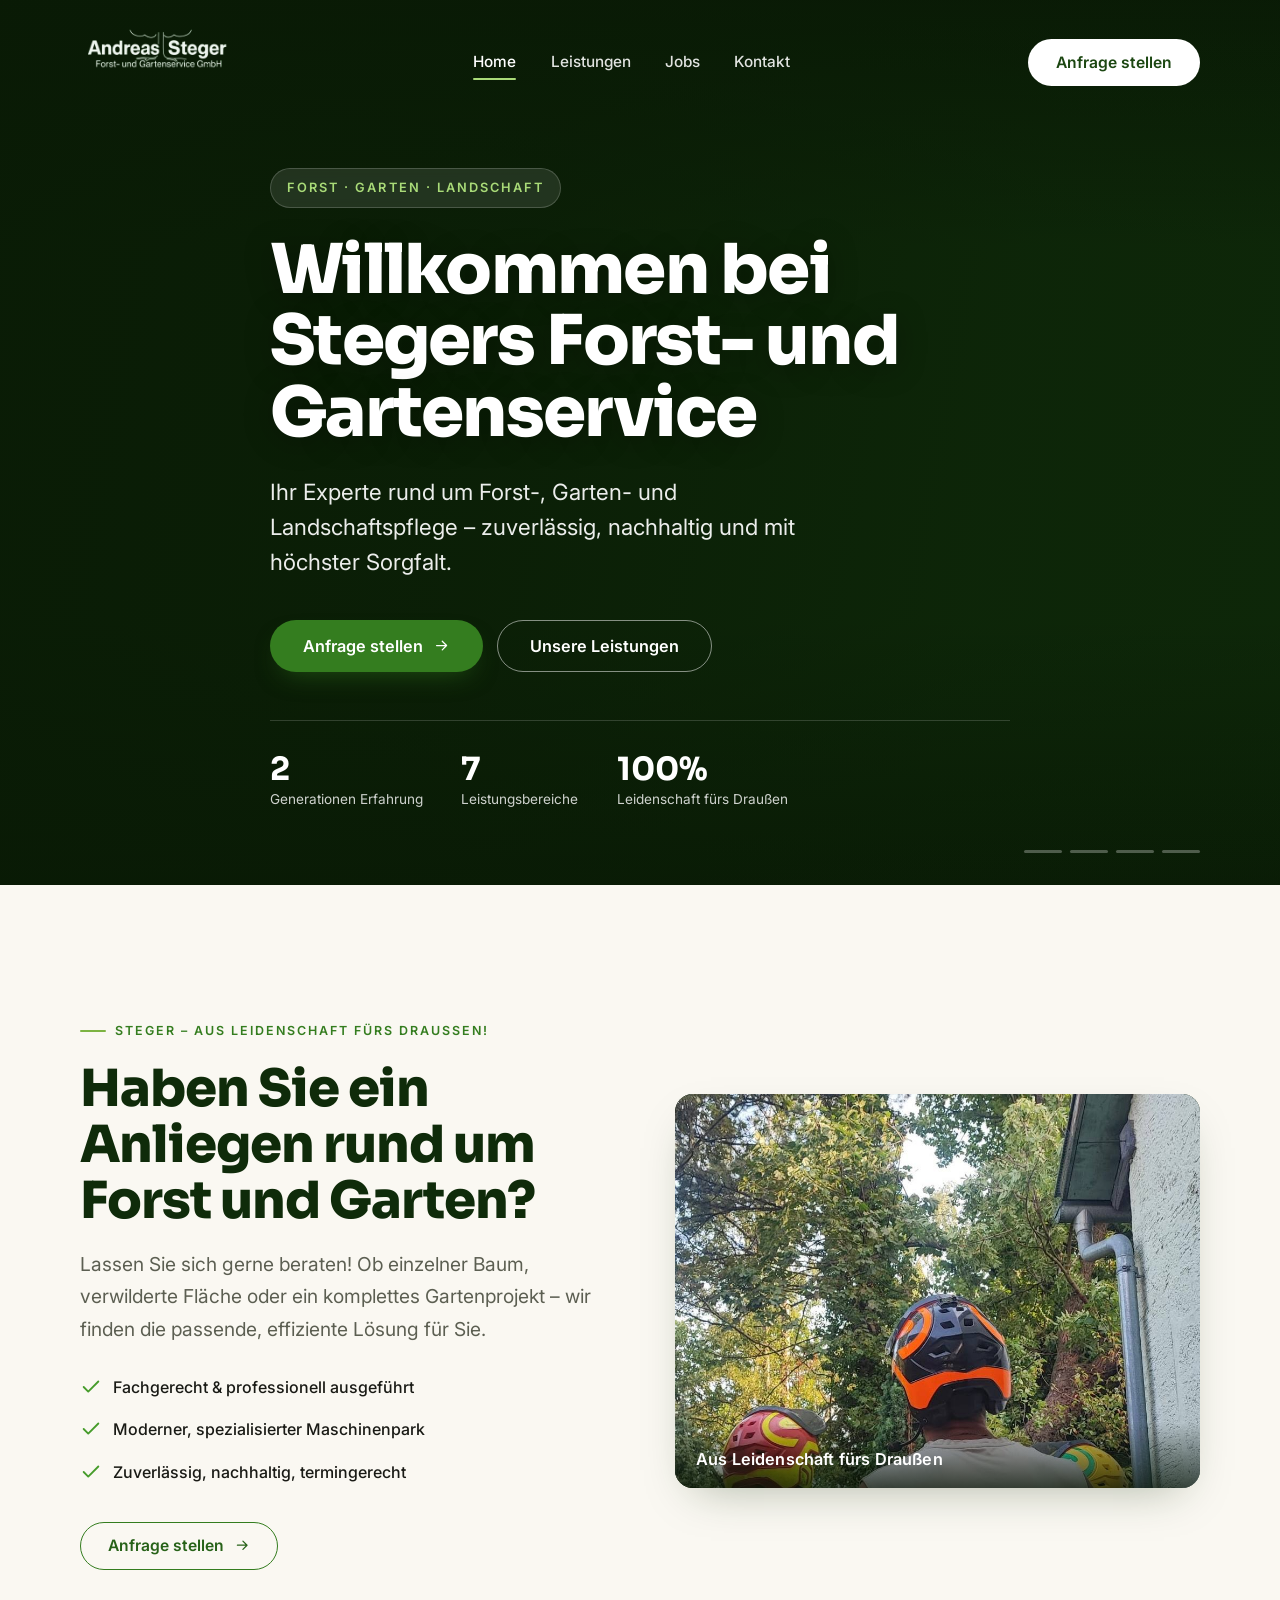
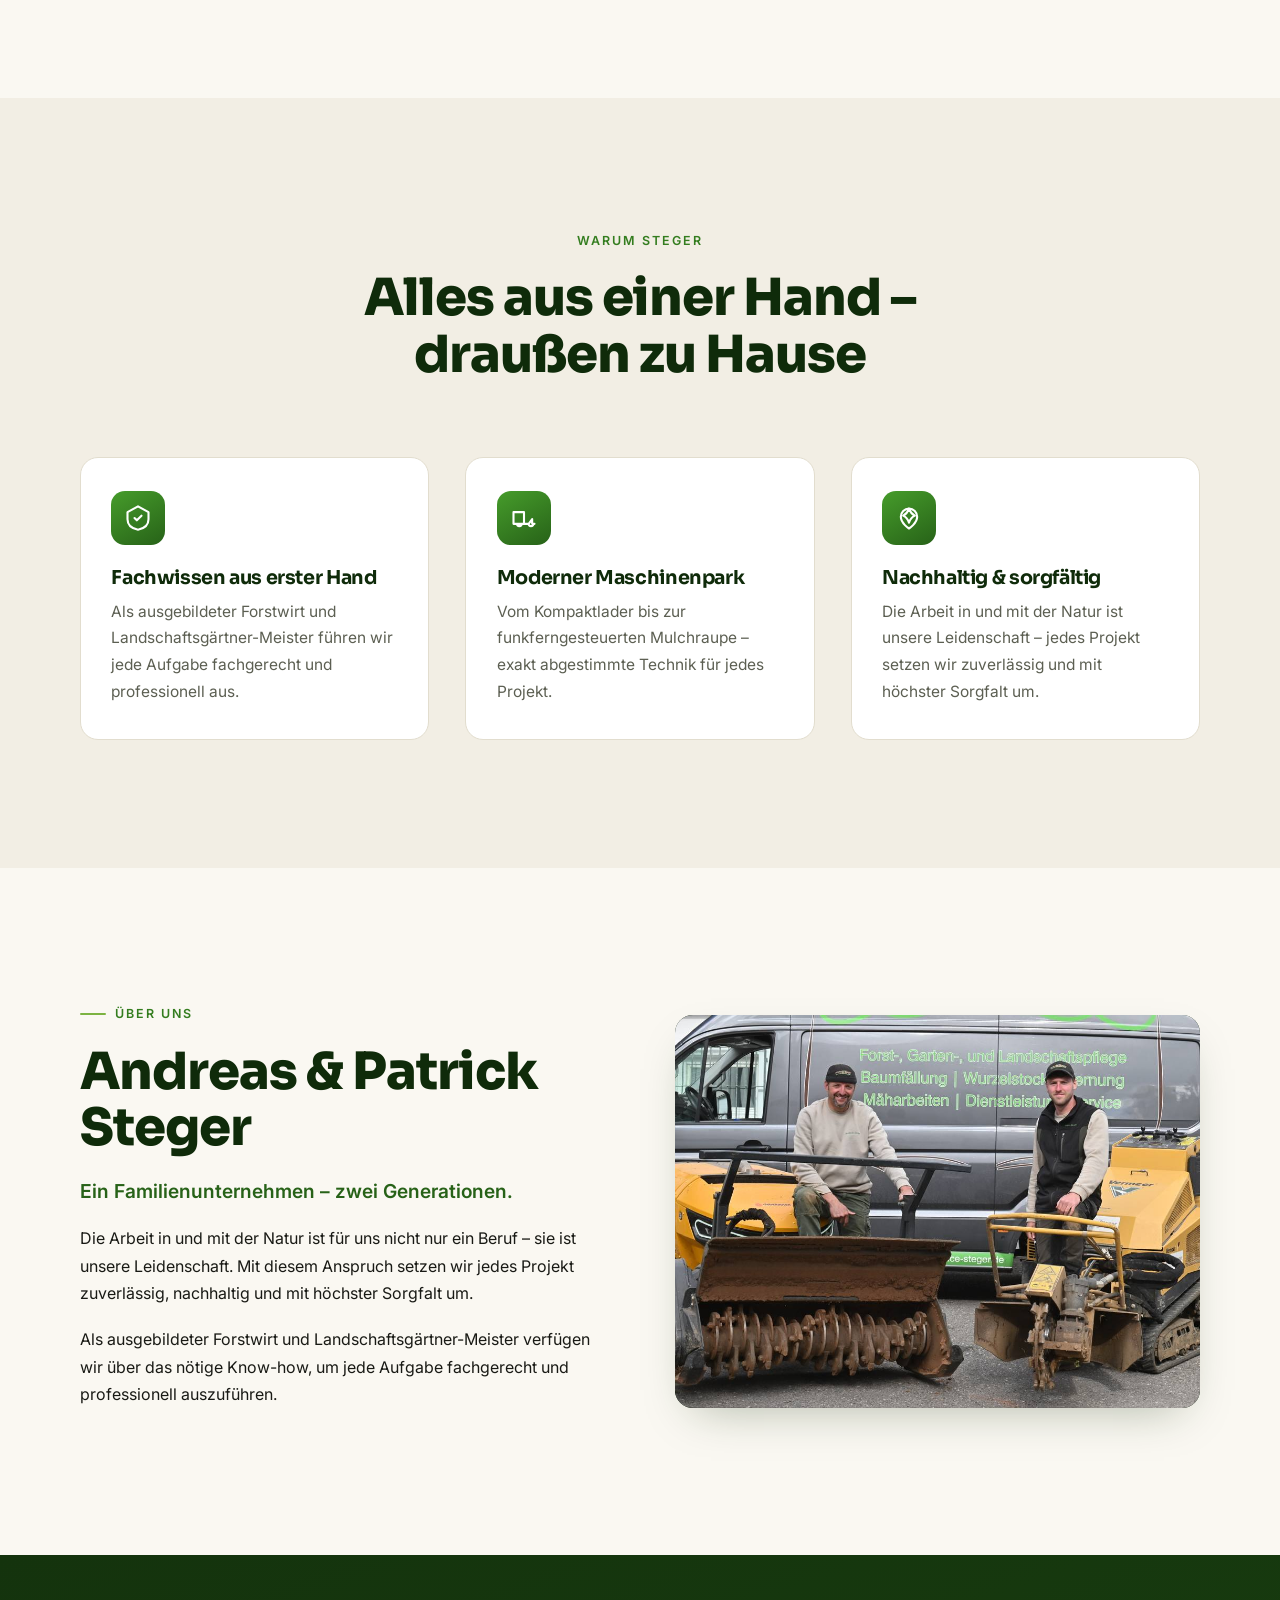
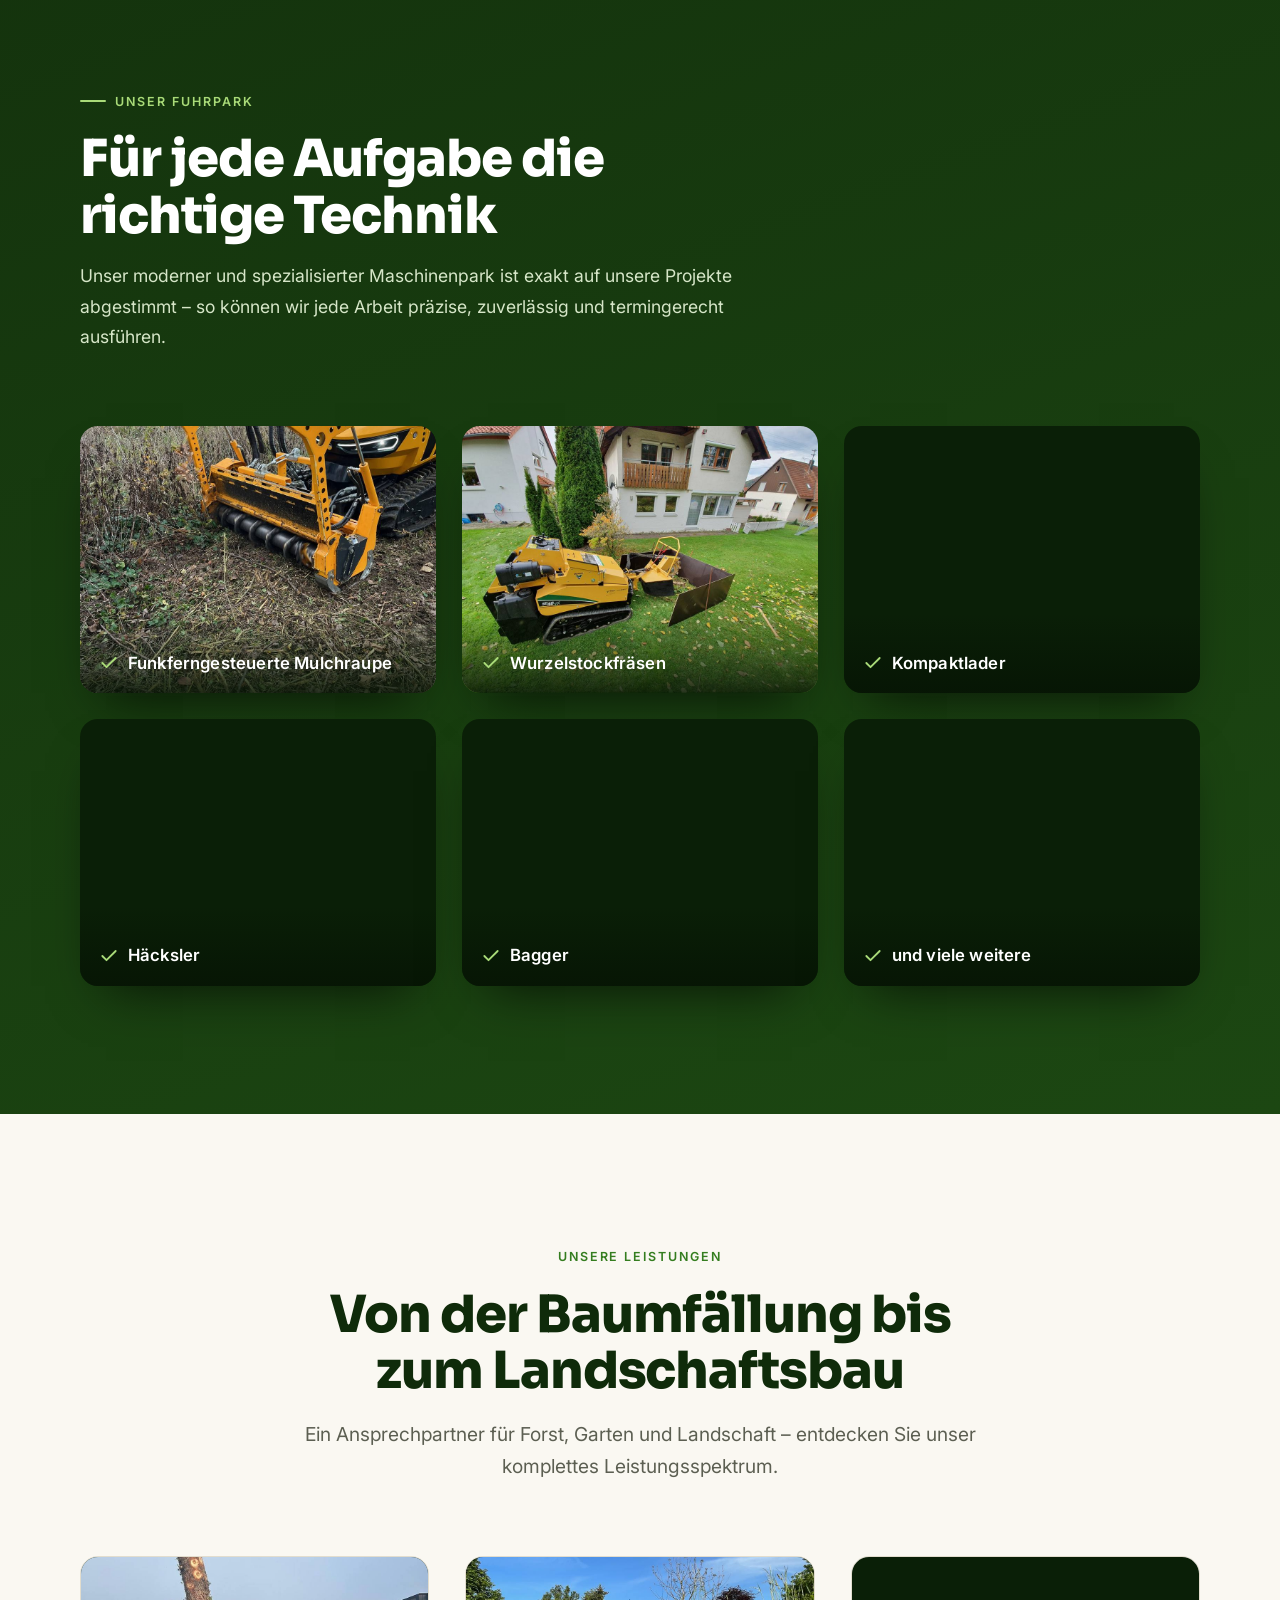
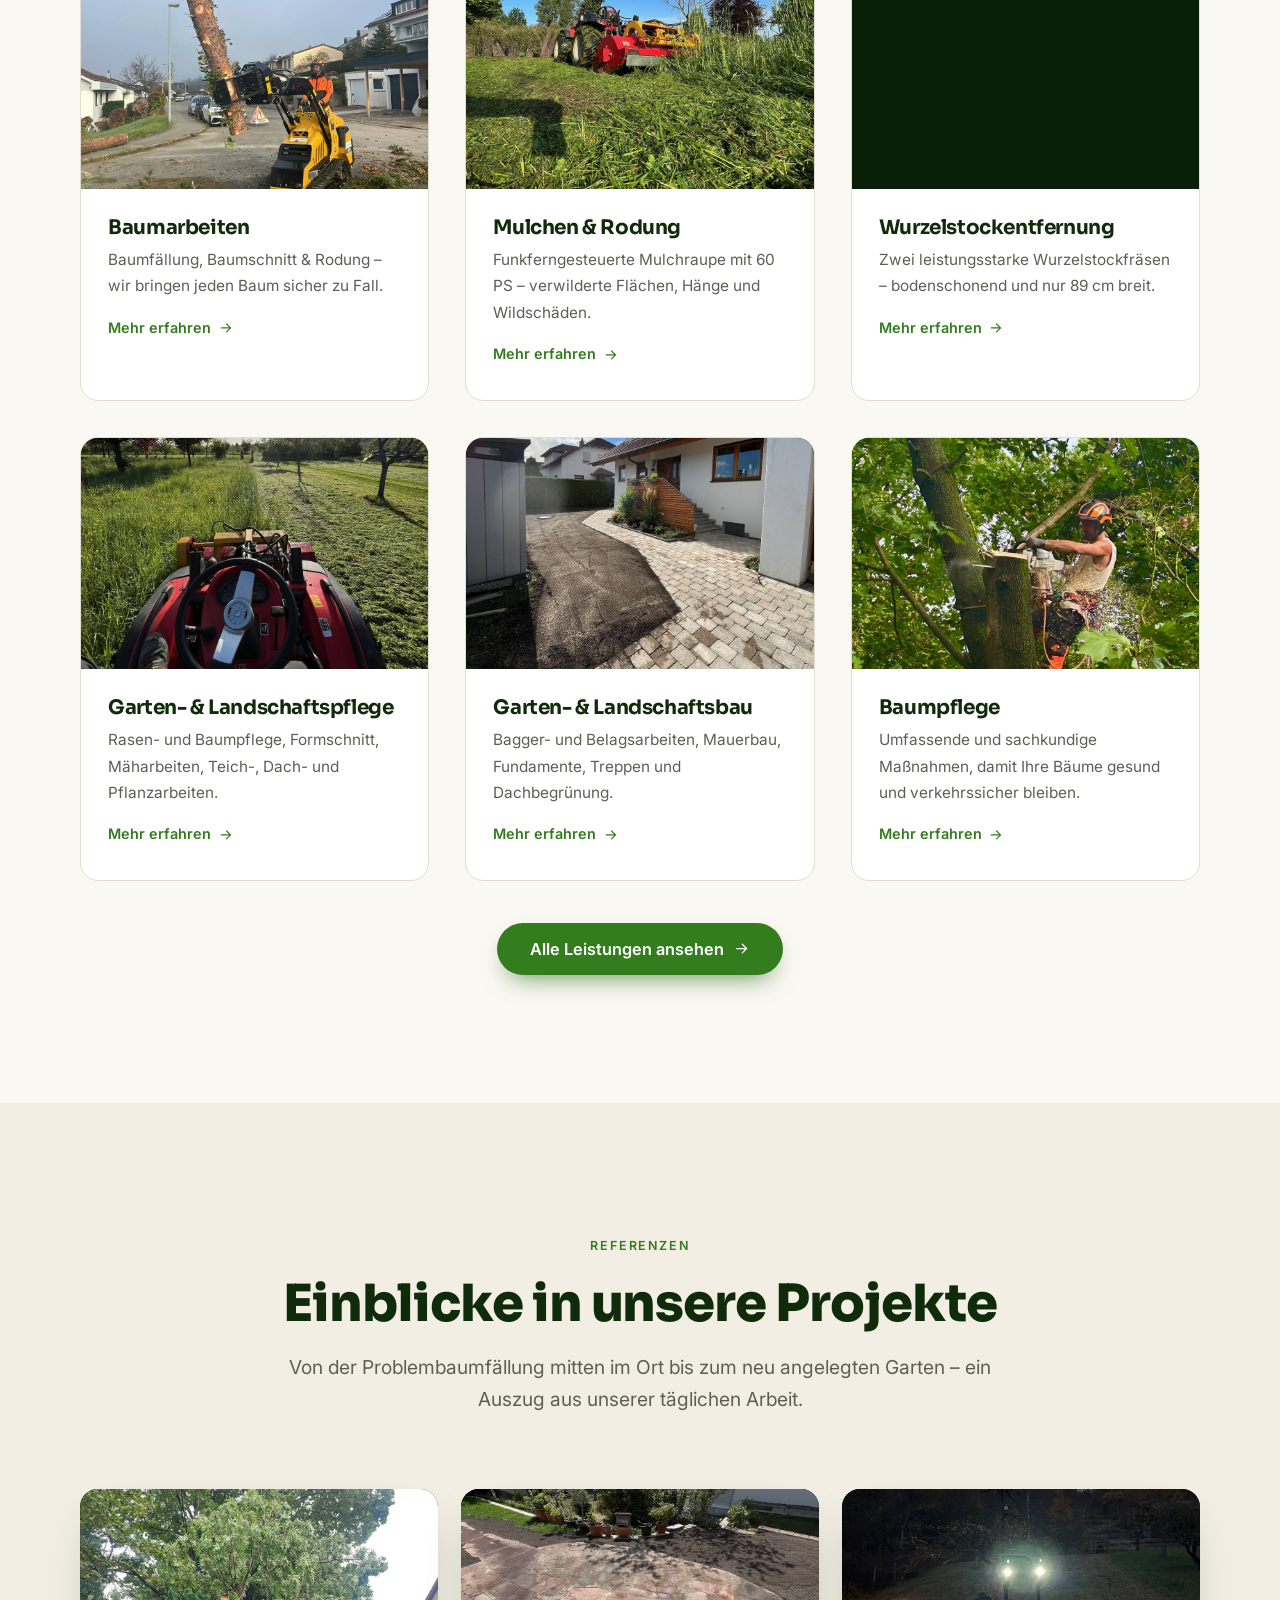
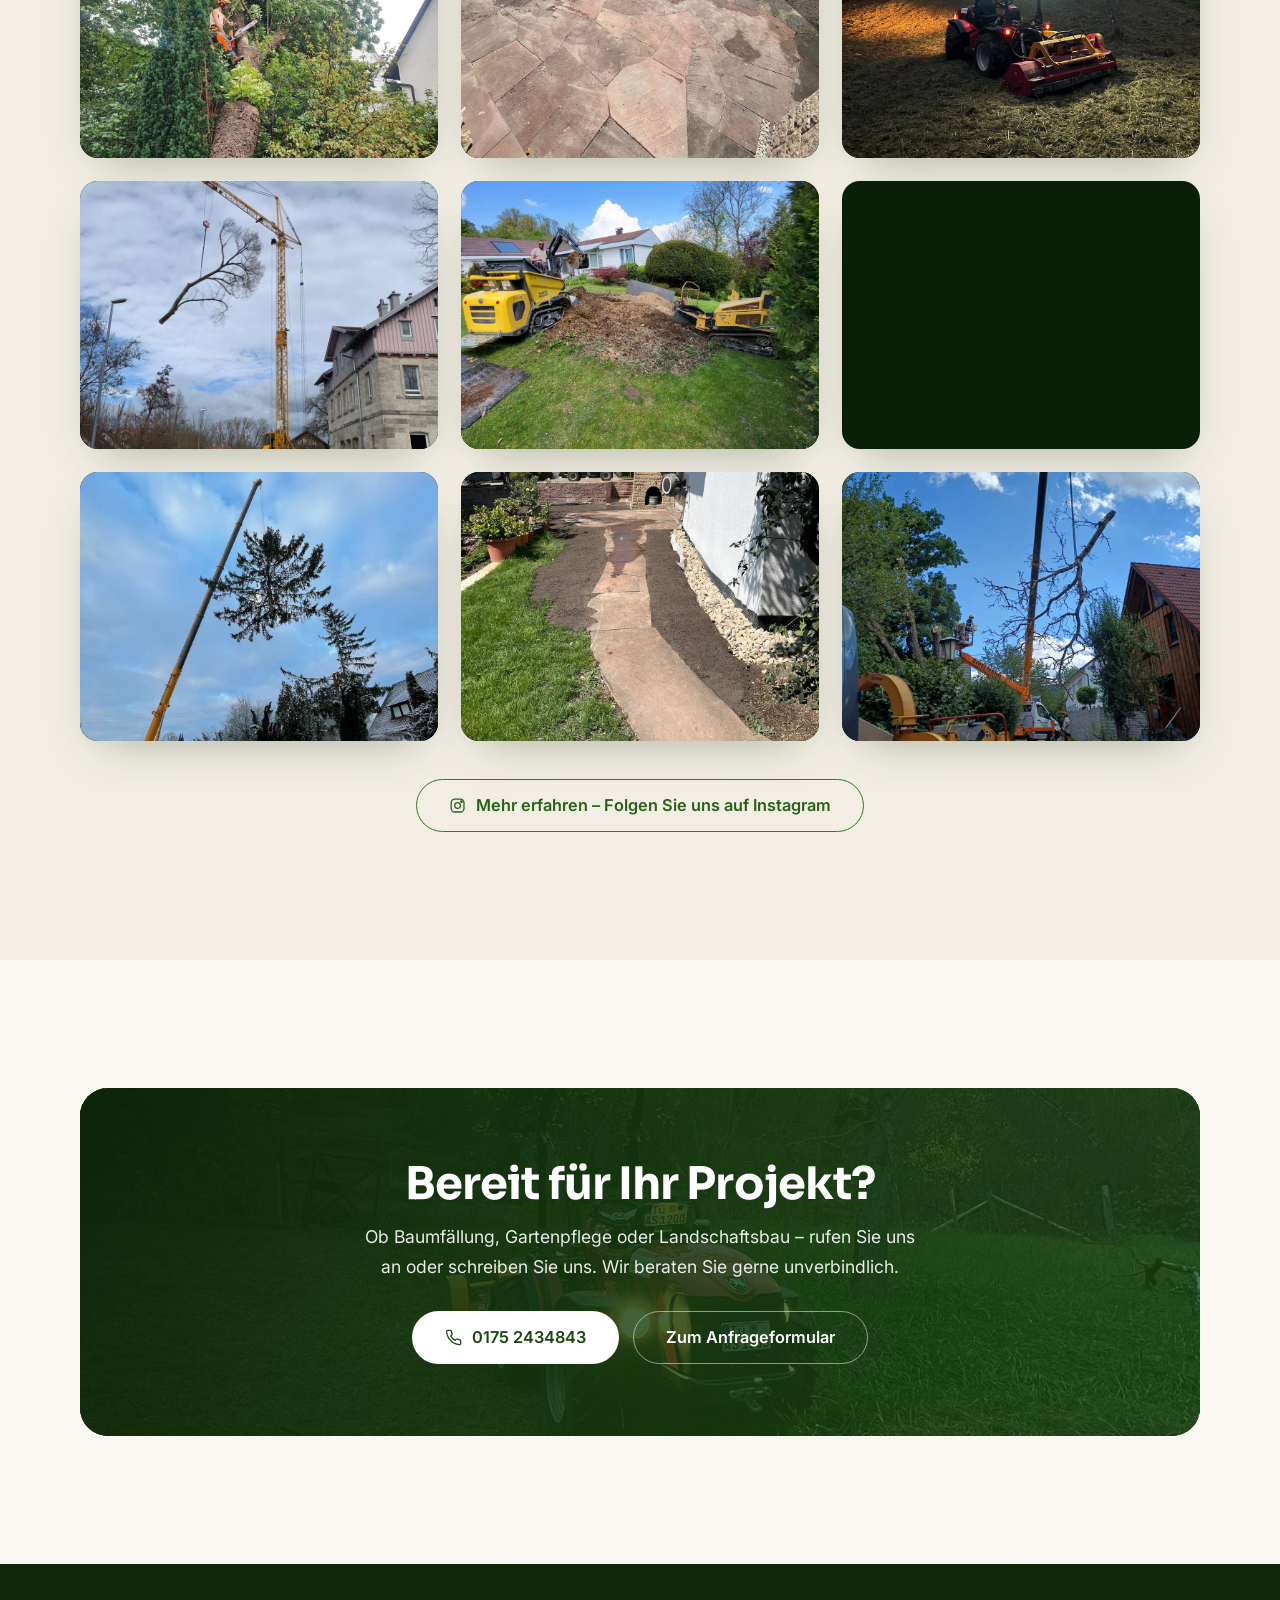
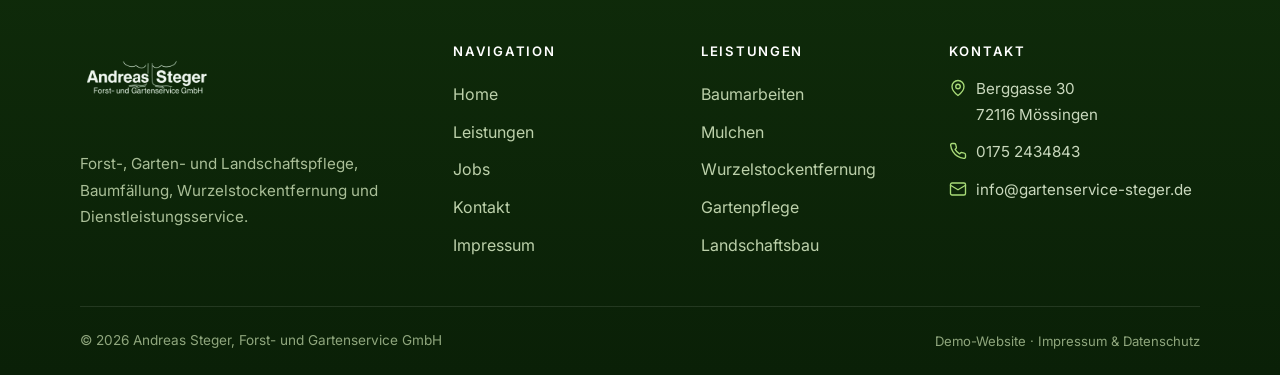
==== index.html @ 0caba3e3 "Fix stale-cache rendering, invisible card headings in dark sections - Version query on style.css/mai" ====
<!DOCTYPE html>
<html lang="de">
<head>
<meta charset="UTF-8">
<meta name="viewport" content="width=device-width, initial-scale=1">
<title>Andreas Steger – Forst- und Gartenservice GmbH | Mössingen</title>
<meta name="description" content="Ihr Experte rund um Forst-, Garten- und Landschaftspflege. Baumfällung, Baumpflege, Rodung, Mulchen, Wurzelstockentfernung und Garten- und Landschaftsbau aus Mössingen.">
<link rel="icon" href="assets/img/favicon.svg" type="image/svg+xml">
<link rel="stylesheet" href="assets/css/style.css?v=20261013">
</head>
<body>
<a class="skip" href="#main">Zum Inhalt springen</a>
<div class="nav-backdrop"></div>

<!-- ============ HEADER ============ -->
<header class="header">
  <div class="container header__inner">
    <a href="index.html" class="brand" aria-label="Andreas Steger Forst- und Gartenservice GmbH – Startseite">
      <img class="brand__logo" src="assets/img/logo.png" alt="Andreas Steger – Forst- und Gartenservice GmbH">
    </a>
    <nav class="nav" aria-label="Hauptnavigation">
      <a href="index.html" class="active">Home</a>
      <a href="leistungen.html">Leistungen</a>
      <a href="jobs.html">Jobs</a>
      <a href="kontakt.html">Kontakt</a>
      <div class="nav__cta"><a class="btn btn--light" href="kontakt.html">Anfrage stellen</a></div>
    </nav>
    <div class="header__cta">
      <a class="btn btn--light" href="kontakt.html">Anfrage stellen</a>
      <button class="nav-toggle" aria-label="Menü öffnen" aria-expanded="false">
        <svg class="burger" viewBox="0 0 24 24" fill="none" stroke="currentColor" stroke-width="2" stroke-linecap="round"><path d="M4 7h16M4 12h16M4 17h16"/></svg>
        <svg class="x" viewBox="0 0 24 24" fill="none" stroke="currentColor" stroke-width="2" stroke-linecap="round"><path d="M6 6l12 12M18 6L6 18"/></svg>
      </button>
    </div>
  </div>
</header>

<main id="main">

<!-- ============ HERO ============ -->
<section class="hero hero--photo">
  <div class="hero__bg hero__slides" aria-hidden="true">
    <img class="hero__img" src="assets/img/photos/hero-baumfaellung-kletterer.jpg" alt="" fetchpriority="high" decoding="async">
    <img class="hero__img" src="assets/img/photos/hero-mulchraupe-abendrot.jpg" alt="" decoding="async">
    <img class="hero__img" src="assets/img/photos/hero-kranfaellung-winter.jpg" alt="" decoding="async">
    <img class="hero__img" src="assets/img/photos/hero-hofeinfahrt.jpg" alt="" decoding="async">
  </div>
  <div class="hero__scrim"></div>
  <div class="container hero__inner" data-reveal>
    <span class="hero__eyebrow">Forst · Garten · Landschaft</span>
    <h1>Willkommen bei Stegers Forst- und Gartenservice</h1>
    <p class="hero__sub">Ihr Experte rund um Forst-, Garten- und Landschaftspflege – zuverlässig, nachhaltig und mit höchster Sorgfalt.</p>
    <div class="hero__actions">
      <a class="btn btn--primary btn--lg" href="kontakt.html">Anfrage stellen
        <svg viewBox="0 0 24 24" fill="none" stroke="currentColor" stroke-width="1.8" stroke-linecap="round" stroke-linejoin="round"><path d="M5 12h14M13 6l6 6-6 6"/></svg></a>
      <a class="btn btn--ghost btn--lg" href="leistungen.html">Unsere Leistungen</a>
    </div>
    <div class="hero__stats">
      <div class="stat"><b>2</b><span>Generationen Erfahrung</span></div>
      <div class="stat"><b>7</b><span>Leistungsbereiche</span></div>
      <div class="stat"><b>100%</b><span>Leidenschaft fürs Draußen</span></div>
    </div>
  </div>
  <div class="hero__dots" aria-hidden="true"><span></span><span></span><span></span><span></span></div>
</section>

<!-- ============ LEIDENSCHAFT / INTRO ============ -->
<section class="section section--cream" id="leidenschaft">
  <div class="container">
    <div class="split">
      <div data-reveal>
        <p class="eyebrow">Steger – aus Leidenschaft fürs Draußen!</p>
        <h2 class="h2">Haben Sie ein Anliegen rund um Forst und Garten?</h2>
        <p class="lead">Lassen Sie sich gerne beraten! Ob einzelner Baum, verwilderte Fläche oder ein komplettes Garten­projekt – wir finden die passende, effiziente Lösung für Sie.</p>
        <ul class="check">
          <li><svg viewBox="0 0 24 24" fill="none" stroke="currentColor" stroke-width="2" stroke-linecap="round" stroke-linejoin="round"><path d="M20 6 9 17l-5-5"/></svg> Fachgerecht &amp; professionell ausgeführt</li>
          <li><svg viewBox="0 0 24 24" fill="none" stroke="currentColor" stroke-width="2" stroke-linecap="round" stroke-linejoin="round"><path d="M20 6 9 17l-5-5"/></svg> Moderner, spezialisierter Maschinenpark</li>
          <li><svg viewBox="0 0 24 24" fill="none" stroke="currentColor" stroke-width="2" stroke-linecap="round" stroke-linejoin="round"><path d="M20 6 9 17l-5-5"/></svg> Zuverlässig, nachhaltig, termingerecht</li>
        </ul>
        <a class="btn btn--outline" href="kontakt.html">Anfrage stellen
          <svg viewBox="0 0 24 24" fill="none" stroke="currentColor" stroke-width="1.8" stroke-linecap="round" stroke-linejoin="round"><path d="M5 12h14M13 6l6 6-6 6"/></svg></a>
      </div>
      <div class="split__media" data-reveal>
        <figure class="media media--photo ratio-4x3"><img class="media__img" src="assets/img/photos/leidenschaft-team.jpg" alt="Das Team von Steger bei der Arbeit" loading="lazy" decoding="async"><span class="media__label">Aus Leidenschaft fürs Draußen</span></figure>
      </div>
    </div>
  </div>
</section>

<!-- ============ VALUE / TRUST ============ -->
<section class="section section--sand">
  <div class="container">
    <div class="section-head center" data-reveal>
      <p class="eyebrow">Warum Steger</p>
      <h2 class="h2">Alles aus einer Hand – draußen zu Hause</h2>
    </div>
    <div class="grid grid-3">
      <div class="value" data-reveal>
        <div class="value__ic"><svg viewBox="0 0 24 24" fill="none" stroke="currentColor" stroke-width="1.8" stroke-linecap="round" stroke-linejoin="round"><path d="M12 2 3 7v6c0 5 4 8 9 9 5-1 9-4 9-9V7l-9-5Z"/><path d="m9 12 2 2 4-4"/></svg></div>
        <h3>Fachwissen aus erster Hand</h3>
        <p>Als ausgebildeter Forstwirt und Landschaftsgärtner-Meister führen wir jede Aufgabe fachgerecht und professionell aus.</p>
      </div>
      <div class="value" data-reveal>
        <div class="value__ic"><svg viewBox="0 0 24 24" fill="none" stroke="currentColor" stroke-width="1.8" stroke-linecap="round" stroke-linejoin="round"><path d="M3 17h13l3-4v4h2M6 17a2 2 0 1 0 4 0M16 17a2 2 0 1 0 4 0M3 17V7h9v10"/></svg></div>
        <h3>Moderner Maschinenpark</h3>
        <p>Vom Kompaktlader bis zur funkferngesteuerten Mulchraupe – exakt abgestimmte Technik für jedes Projekt.</p>
      </div>
      <div class="value" data-reveal>
        <div class="value__ic"><svg viewBox="0 0 24 24" fill="none" stroke="currentColor" stroke-width="1.8" stroke-linecap="round" stroke-linejoin="round"><path d="M12 21s-7-4.4-7-10a7 7 0 0 1 14 0c0 5.6-7 10-7 10Z"/><path d="M12 4c1 3 3 5 5 6-2 1-4 3-5 6-1-3-3-5-5-6 2-1 4-3 5-6Z"/></svg></div>
        <h3>Nachhaltig &amp; sorgfältig</h3>
        <p>Die Arbeit in und mit der Natur ist unsere Leidenschaft – jedes Projekt setzen wir zuverlässig und mit höchster Sorgfalt um.</p>
      </div>
    </div>
  </div>
</section>

<!-- ============ ÜBER UNS ============ -->
<section class="section section--cream anchor" id="ueber-uns">
  <div class="container">
    <div class="split split--reverse">
      <div data-reveal>
        <p class="eyebrow">Über uns</p>
        <h2 class="h2">Andreas &amp; Patrick Steger</h2>
        <p class="lead" style="color:var(--forest-700);font-weight:600">Ein Familienunternehmen – zwei Generationen.</p>
        <p>Die Arbeit in und mit der Natur ist für uns nicht nur ein Beruf – sie ist unsere Leidenschaft. Mit diesem Anspruch setzen wir jedes Projekt zuverlässig, nachhaltig und mit höchster Sorgfalt um.</p>
        <p>Als ausgebildeter Forstwirt und Landschaftsgärtner-Meister verfügen wir über das nötige Know-how, um jede Aufgabe fachgerecht und professionell auszuführen.</p>
      </div>
      <div class="split__media" data-reveal>
        <figure class="media media--photo ratio-4x3">
          <img class="media__img" src="assets/img/photos/ueber-uns-team.jpg" alt="Andreas und Patrick Steger vor ihren Maschinen" loading="lazy" decoding="async">
        </figure>
      </div>
    </div>
  </div>
</section>

<!-- ============ FUHRPARK ============ -->
<section class="section section--forest anchor" id="fuhrpark">
  <div class="container">
    <div class="section-head" data-reveal>
      <p class="eyebrow">Unser Fuhrpark</p>
      <h2 class="h2">Für jede Aufgabe die richtige Technik</h2>
      <p style="color:#d6e6c8;font-size:1.1rem;margin-top:1.1rem">Unser moderner und spezialisierter Maschinenpark ist exakt auf unsere Projekte abgestimmt – so können wir jede Arbeit präzise, zuverlässig und termingerecht ausführen.</p>
    </div>
    <div class="machines">
      <figure class="media media--photo machine" data-reveal><img class="media__img" src="assets/img/photos/fuhrpark-mulchraupe.jpg" alt="Funkferngesteuerte Mulchraupe von Steger" loading="lazy" decoding="async"><span class="media__label"><svg viewBox="0 0 24 24" fill="none" stroke="currentColor" stroke-width="2.2" stroke-linecap="round" stroke-linejoin="round" aria-hidden="true"><path d="M20 6 9 17l-5-5"/></svg>Funkferngesteuerte Mulchraupe</span></figure>
      <figure class="media media--photo machine" data-reveal><img class="media__img" src="assets/img/photos/fuhrpark-wurzelstockfraese.jpg" alt="Wurzelstockfräse von Steger" loading="lazy" decoding="async"><span class="media__label"><svg viewBox="0 0 24 24" fill="none" stroke="currentColor" stroke-width="2.2" stroke-linecap="round" stroke-linejoin="round" aria-hidden="true"><path d="M20 6 9 17l-5-5"/></svg>Wurzelstockfräsen</span></figure>
      <figure class="media media--photo machine" data-reveal><img class="media__img" src="assets/img/photos/fuhrpark-kompaktlader.jpg" alt="Kompaktlader mit Greifer beim Abtransport eines Stamms" loading="lazy" decoding="async"><span class="media__label"><svg viewBox="0 0 24 24" fill="none" stroke="currentColor" stroke-width="2.2" stroke-linecap="round" stroke-linejoin="round" aria-hidden="true"><path d="M20 6 9 17l-5-5"/></svg>Kompaktlader</span></figure>
      <figure class="media media--photo machine" data-reveal><img class="media__img" src="assets/img/photos/fuhrpark-haecksler.jpg" alt="Häcksler von Steger" loading="lazy" decoding="async"><span class="media__label"><svg viewBox="0 0 24 24" fill="none" stroke="currentColor" stroke-width="2.2" stroke-linecap="round" stroke-linejoin="round" aria-hidden="true"><path d="M20 6 9 17l-5-5"/></svg>Häcksler</span></figure>
      <figure class="media media--photo machine" data-reveal><img class="media__img" src="assets/img/photos/fuhrpark-bagger.jpg" alt="Mobilbagger auf der Baustelle" loading="lazy" decoding="async"><span class="media__label"><svg viewBox="0 0 24 24" fill="none" stroke="currentColor" stroke-width="2.2" stroke-linecap="round" stroke-linejoin="round" aria-hidden="true"><path d="M20 6 9 17l-5-5"/></svg>Bagger</span></figure>
      <figure class="media media--photo machine" data-reveal><img class="media__img" src="assets/img/photos/fuhrpark-maschinenhalle.jpg" alt="Die Maschinenhalle von Steger" loading="lazy" decoding="async"><span class="media__label"><svg viewBox="0 0 24 24" fill="none" stroke="currentColor" stroke-width="2.2" stroke-linecap="round" stroke-linejoin="round" aria-hidden="true"><path d="M20 6 9 17l-5-5"/></svg>und viele weitere</span></figure>
    </div>
  </div>
</section>

<!-- ============ LEISTUNGEN PREVIEW ============ -->
<section class="section section--cream">
  <div class="container">
    <div class="section-head center" data-reveal>
      <p class="eyebrow">Unsere Leistungen</p>
      <h2 class="h2">Von der Baumfällung bis zum Landschaftsbau</h2>
      <p class="lead">Ein Ansprechpartner für Forst, Garten und Landschaft – entdecken Sie unser komplettes Leistungsspektrum.</p>
    </div>
    <div class="grid grid-3">
      <a class="scard" href="leistungen.html#baumarbeiten" data-reveal>
        <figure class="media media--photo ratio-3x2"><img class="media__img" src="assets/img/photos/home-baumarbeiten.jpg" alt="Baumfällung mit Kompaktlader und Greifer" loading="lazy" decoding="async"></figure>
        <div class="scard__body">
          <h3>Baumarbeiten</h3>
          <p>Baumfällung, Baumschnitt &amp; Rodung – wir bringen jeden Baum sicher zu Fall.</p>
          <span class="scard__more">Mehr erfahren <svg viewBox="0 0 24 24" fill="none" stroke="currentColor" stroke-width="1.8" stroke-linecap="round" stroke-linejoin="round"><path d="M5 12h14M13 6l6 6-6 6"/></svg></span>
        </div>
      </a>
      <a class="scard" href="leistungen.html#mulchen" data-reveal>
        <figure class="media media--photo ratio-3x2"><img class="media__img" src="assets/img/photos/home-mulchen.jpg" alt="Mulcharbeiten auf einer verwilderten Wiese" loading="lazy" decoding="async"></figure>
        <div class="scard__body">
          <h3>Mulchen &amp; Rodung</h3>
          <p>Funkferngesteuerte Mulchraupe mit 60 PS – verwilderte Flächen, Hänge und Wildschäden.</p>
          <span class="scard__more">Mehr erfahren <svg viewBox="0 0 24 24" fill="none" stroke="currentColor" stroke-width="1.8" stroke-linecap="round" stroke-linejoin="round"><path d="M5 12h14M13 6l6 6-6 6"/></svg></span>
        </div>
      </a>
      <a class="scard" href="leistungen.html#wurzelstock" data-reveal>
        <figure class="media media--photo ratio-3x2"><img class="media__img" src="assets/img/photos/home-wurzelstock.jpg" alt="Wurzelstockfräse im Einsatz" loading="lazy" decoding="async"></figure>
        <div class="scard__body">
          <h3>Wurzelstockentfernung</h3>
          <p>Zwei leistungsstarke Wurzelstockfräsen – bodenschonend und nur 89 cm breit.</p>
          <span class="scard__more">Mehr erfahren <svg viewBox="0 0 24 24" fill="none" stroke="currentColor" stroke-width="1.8" stroke-linecap="round" stroke-linejoin="round"><path d="M5 12h14M13 6l6 6-6 6"/></svg></span>
        </div>
      </a>
      <a class="scard" href="leistungen.html#gartenpflege" data-reveal>
        <figure class="media media--photo ratio-3x2"><img class="media__img" src="assets/img/photos/home-gartenpflege.jpg" alt="Mäharbeiten auf einer Streuobstwiese" loading="lazy" decoding="async"></figure>
        <div class="scard__body">
          <h3>Garten- &amp; Landschaftspflege</h3>
          <p>Rasen- und Baumpflege, Form­schnitt, Mäharbeiten, Teich-, Dach- und Pflanzarbeiten.</p>
          <span class="scard__more">Mehr erfahren <svg viewBox="0 0 24 24" fill="none" stroke="currentColor" stroke-width="1.8" stroke-linecap="round" stroke-linejoin="round"><path d="M5 12h14M13 6l6 6-6 6"/></svg></span>
        </div>
      </a>
      <a class="scard" href="leistungen.html#landschaftsbau" data-reveal>
        <figure class="media media--photo ratio-3x2"><img class="media__img" src="assets/img/photos/home-landschaftsbau.jpg" alt="Neu gepflasterter Weg am Haus" loading="lazy" decoding="async"></figure>
        <div class="scard__body">
          <h3>Garten- &amp; Landschaftsbau</h3>
          <p>Bagger- und Belagsarbeiten, Mauerbau, Fundamente, Treppen und Dachbegrünung.</p>
          <span class="scard__more">Mehr erfahren <svg viewBox="0 0 24 24" fill="none" stroke="currentColor" stroke-width="1.8" stroke-linecap="round" stroke-linejoin="round"><path d="M5 12h14M13 6l6 6-6 6"/></svg></span>
        </div>
      </a>
      <a class="scard" href="leistungen.html#baumpflege" data-reveal>
        <figure class="media media--photo ratio-3x2"><img class="media__img" src="assets/img/photos/home-baumpflege.jpg" alt="Baumpflege in der Krone" loading="lazy" decoding="async"></figure>
        <div class="scard__body">
          <h3>Baumpflege</h3>
          <p>Umfassende und sachkundige Maßnahmen, damit Ihre Bäume gesund und verkehrssicher bleiben.</p>
          <span class="scard__more">Mehr erfahren <svg viewBox="0 0 24 24" fill="none" stroke="currentColor" stroke-width="1.8" stroke-linecap="round" stroke-linejoin="round"><path d="M5 12h14M13 6l6 6-6 6"/></svg></span>
        </div>
      </a>
    </div>
    <div class="text-center" style="margin-top:2.6rem" data-reveal>
      <a class="btn btn--primary btn--lg" href="leistungen.html">Alle Leistungen ansehen
        <svg viewBox="0 0 24 24" fill="none" stroke="currentColor" stroke-width="1.8" stroke-linecap="round" stroke-linejoin="round"><path d="M5 12h14M13 6l6 6-6 6"/></svg></a>
    </div>
  </div>
</section>

<!-- ============ REFERENZEN ============ -->
<section class="section section--sand anchor" id="referenzen">
  <div class="container">
    <div class="section-head center" data-reveal>
      <p class="eyebrow">Referenzen</p>
      <h2 class="h2">Einblicke in unsere Projekte</h2>
      <p class="lead">Von der Problembaumfällung mitten im Ort bis zum neu angelegten Garten – ein Auszug aus unserer täglichen Arbeit.</p>
    </div>
    <div class="gallery" data-reveal>
      <figure class="media media--photo g"><img class="media__img" src="assets/img/photos/ref-kletterer-nadelbaum.jpg" alt="Baumfällung per Klettertechnik im Garten" loading="lazy" decoding="async"><span class="media__label">Baumfällung</span></figure>
      <figure class="media media--photo g"><img class="media__img" src="assets/img/photos/ref-natursteinterrasse.jpg" alt="Neu verlegte Natursteinterrasse" loading="lazy" decoding="async"><span class="media__label">Natursteinterrasse</span></figure>
      <figure class="media media--photo g"><img class="media__img" src="assets/img/photos/ref-mulchen-nacht.jpg" alt="Mulcharbeiten in der Abenddämmerung" loading="lazy" decoding="async"><span class="media__label">Mulcharbeiten</span></figure>
      <figure class="media media--photo g"><img class="media__img" src="assets/img/photos/ref-kran-strasse.jpg" alt="Kranfällung an der Ortsdurchfahrt" loading="lazy" decoding="async"><span class="media__label">Kranfällung</span></figure>
      <figure class="media media--photo g"><img class="media__img" src="assets/img/photos/ref-wurzelstock-garten.jpg" alt="Wurzelstockentfernung im Garten" loading="lazy" decoding="async"><span class="media__label">Wurzelstockentfernung</span></figure>
      <figure class="media media--photo g"><img class="media__img" src="assets/img/photos/ref-terrasse-pflaster.jpg" alt="Neu gepflasterte Terrasse" loading="lazy" decoding="async"><span class="media__label">Pflasterarbeiten</span></figure>
      <figure class="media media--photo g"><img class="media__img" src="assets/img/photos/ref-kranfaellung-winter.jpg" alt="Kranfällung im Winter" loading="lazy" decoding="async"><span class="media__label">Kranfällung im Winter</span></figure>
      <figure class="media media--photo g"><img class="media__img" src="assets/img/photos/ref-natursteinweg.jpg" alt="Neu angelegter Natursteinweg" loading="lazy" decoding="async"><span class="media__label">Wegebau</span></figure>
      <figure class="media media--photo g"><img class="media__img" src="assets/img/photos/ref-kran-haecksler.jpg" alt="Baumarbeiten mit Hubsteiger und Häcksler" loading="lazy" decoding="async"><span class="media__label">Hubsteiger &amp; Häcksler</span></figure>
    </div>
    <div class="text-center" style="margin-top:2.4rem" data-reveal>
      <a class="btn btn--outline btn--lg" href="https://www.instagram.com/" target="_blank" rel="noopener">
        <svg viewBox="0 0 24 24" fill="none" stroke="currentColor" stroke-width="1.8" stroke-linecap="round" stroke-linejoin="round"><rect x="3" y="3" width="18" height="18" rx="5"/><circle cx="12" cy="12" r="4"/><circle cx="17.5" cy="6.5" r="1"/></svg>
        Mehr erfahren – Folgen Sie uns auf Instagram</a>
    </div>
  </div>
</section>

<!-- ============ CTA ============ -->
<section class="section section--cream">
  <div class="container">
    <div class="cta-band cta-band--photo" data-reveal>
      <img class="cta-band__img" src="assets/img/photos/bg-cta-home.jpg" alt="" loading="lazy" decoding="async">
      <div class="cta-band__shade"></div>
      <h2>Bereit für Ihr Projekt?</h2>
      <p>Ob Baumfällung, Gartenpflege oder Landschaftsbau – rufen Sie uns an oder schreiben Sie uns. Wir beraten Sie gerne unverbindlich.</p>
      <div class="hero__actions">
        <a class="btn btn--light btn--lg" href="tel:+491752434843">
          <svg viewBox="0 0 24 24" fill="none" stroke="currentColor" stroke-width="1.8" stroke-linecap="round" stroke-linejoin="round"><path d="M22 16.9v3a2 2 0 0 1-2.2 2 19.8 19.8 0 0 1-8.6-3 19.5 19.5 0 0 1-6-6 19.8 19.8 0 0 1-3-8.7A2 2 0 0 1 4.1 2h3a2 2 0 0 1 2 1.7c.1 1 .4 2 .7 2.9a2 2 0 0 1-.5 2.1L8.1 9.9a16 16 0 0 0 6 6l1.2-1.2a2 2 0 0 1 2.1-.5c.9.3 1.9.6 2.9.7a2 2 0 0 1 1.7 2Z"/></svg>
          0175 2434843</a>
        <a class="btn btn--ghost btn--lg" href="kontakt.html">Zum Anfrageformular</a>
      </div>
    </div>
  </div>
</section>

</main>

<!-- ============ FOOTER ============ -->
<footer class="footer">
  <div class="container">
    <div class="footer__grid">
      <div>
        <a href="index.html" class="brand" style="margin-bottom:1.1rem">
          <img class="brand__logo" src="assets/img/logo.png" alt="Andreas Steger – Forst- und Gartenservice GmbH">
        </a>
        <p>Forst-, Garten- und Landschaftspflege, Baumfällung, Wurzelstockentfernung und Dienstleistungsservice.</p>
      </div>
      <div>
        <h4>Navigation</h4>
        <nav class="footer__links">
          <a href="index.html">Home</a>
          <a href="leistungen.html">Leistungen</a>
          <a href="jobs.html">Jobs</a>
          <a href="kontakt.html">Kontakt</a>
          <a href="impressum.html">Impressum</a>
        </nav>
      </div>
      <div>
        <h4>Leistungen</h4>
        <nav class="footer__links">
          <a href="leistungen.html#baumarbeiten">Baumarbeiten</a>
          <a href="leistungen.html#mulchen">Mulchen</a>
          <a href="leistungen.html#wurzelstock">Wurzelstockentfernung</a>
          <a href="leistungen.html#gartenpflege">Gartenpflege</a>
          <a href="leistungen.html#landschaftsbau">Landschaftsbau</a>
        </nav>
      </div>
      <div class="footer__contact">
        <h4>Kontakt</h4>
        <div><svg viewBox="0 0 24 24" fill="none" stroke="currentColor" stroke-width="1.8" stroke-linecap="round" stroke-linejoin="round"><path d="M20 10c0 6-8 12-8 12s-8-6-8-12a8 8 0 0 1 16 0Z"/><circle cx="12" cy="10" r="3"/></svg><span>Berggasse 30<br>72116 Mössingen</span></div>
        <div><svg viewBox="0 0 24 24" fill="none" stroke="currentColor" stroke-width="1.8" stroke-linecap="round" stroke-linejoin="round"><path d="M22 16.9v3a2 2 0 0 1-2.2 2 19.8 19.8 0 0 1-8.6-3 19.5 19.5 0 0 1-6-6 19.8 19.8 0 0 1-3-8.7A2 2 0 0 1 4.1 2h3a2 2 0 0 1 2 1.7c.1 1 .4 2 .7 2.9a2 2 0 0 1-.5 2.1L8.1 9.9a16 16 0 0 0 6 6l1.2-1.2a2 2 0 0 1 2.1-.5c.9.3 1.9.6 2.9.7a2 2 0 0 1 1.7 2Z"/></svg><a href="tel:+491752434843">0175 2434843</a></div>
        <div><svg viewBox="0 0 24 24" fill="none" stroke="currentColor" stroke-width="1.8" stroke-linecap="round" stroke-linejoin="round"><rect x="2" y="4" width="20" height="16" rx="2"/><path d="m22 7-10 6L2 7"/></svg><a href="mailto:info@gartenservice-steger.de">info@gartenservice-steger.de</a></div>
      </div>
    </div>
    <div class="footer__bar">
      <span>© <span data-year>2026</span> Andreas Steger, Forst- und Gartenservice GmbH</span>
      <span class="footer__made">Demo-Website · <a href="impressum.html">Impressum &amp; Datenschutz</a></span>
    </div>
  </div>
</footer>

<script src="assets/js/main.js?v=20261013"></script>
<!-- WEBUNDO Analytics -->
<script src="https://analytics.laendle-digital.com/tracker.js" data-website-id="steger_gartenservice" defer></script>
</body>
</html>
---- assets/css/style.css ----
/* =========================================================
   Andreas Steger – Forst- und Gartenservice GmbH
   Design system / stylesheet
   ========================================================= */

/* ---------- Fonts ---------- */
@import url('https://fonts.googleapis.com/css2?family=Sora:wght@400;500;600;700;800&family=Inter:wght@400;500;600;700&display=swap');

/* ---------- Design tokens ---------- */
:root {
  --forest-950:#0f2b0a;
  --forest-900:#14330d;
  --forest-800:#1c4712;
  --forest-700:#276218;
  --forest-600:#347d1f;
  --forest-500:#469c2b;
  --leaf:#7cb342;
  --lime:#a9db78;
  --bark:#5b4228;
  --bark-2:#7a5a34;
  --sand:#e9e3d5;
  --sand-2:#f2eee4;
  --cream:#faf8f2;
  --ink:#191a15;
  --muted:#5c5f52;
  --line:#e2ddce;
  --white:#ffffff;

  --font-display:'Sora', 'Inter', system-ui, -apple-system, 'Segoe UI', Roboto, sans-serif;
  --font-sans:'Inter', system-ui, -apple-system, 'Segoe UI', Roboto, sans-serif;

  --radius:18px;
  --radius-sm:12px;
  --radius-lg:28px;
  --shadow-sm:0 2px 10px rgba(20,40,12,.06);
  --shadow:0 18px 45px -20px rgba(20,45,10,.35);
  --shadow-lg:0 40px 80px -30px rgba(15,40,8,.45);
  --container:1200px;
  --ease:cubic-bezier(.22,.61,.36,1);

  --leaf-pattern:url("data:image/svg+xml,%3Csvg width='120' height='120' viewBox='0 0 120 120' xmlns='http://www.w3.org/2000/svg'%3E%3Cg fill='none' stroke='%23ffffff' stroke-opacity='0.09' stroke-width='1.5'%3E%3Cpath d='M20 90c0-18 12-30 30-30M50 60c-10 0-18-6-18-6M50 60c2-10 10-16 10-16'/%3E%3Cpath d='M78 30c0 14-10 24-24 24M54 54c8 0 14 5 14 5M54 54c-2 8-8 12-8 12'/%3E%3C/g%3E%3C/svg%3E");
}

/* ---------- Reset ---------- */
*,*::before,*::after{box-sizing:border-box}
html{-webkit-text-size-adjust:100%;scroll-behavior:smooth}
body{margin:0;font-family:var(--font-sans);color:var(--ink);background:var(--cream);
  line-height:1.72;font-size:clamp(16px,1.05vw,17px);-webkit-font-smoothing:antialiased;overflow-x:hidden}
img,svg,picture{max-width:100%;display:block}
a{color:inherit;text-decoration:none}
button{font-family:inherit;cursor:pointer}
h1,h2,h3,h4{margin:0;font-family:var(--font-display);font-weight:700;line-height:1.1;letter-spacing:-.02em;color:var(--forest-950)}
p{margin:0 0 1.15rem}
ul{margin:0;padding:0;list-style:none}
:focus-visible{outline:3px solid var(--leaf);outline-offset:3px;border-radius:6px}

.skip{position:absolute;left:-999px;top:0;z-index:200;background:#fff;color:var(--forest-800);
  padding:.7rem 1.1rem;border-radius:0 0 10px 0;font-weight:600}
.skip:focus{left:0}

/* ---------- Layout helpers ---------- */
.container{width:100%;max-width:var(--container);margin-inline:auto;padding-inline:clamp(20px,5vw,40px)}
.container--narrow{max-width:860px}
.section{padding-block:clamp(78px,10vw,142px);position:relative}
.section--sand{background:var(--sand-2)}
.section--cream{background:var(--cream)}
.section--forest{background:linear-gradient(160deg,var(--forest-900),var(--forest-800));color:#eaf3e2}
.section--forest h2,.section--forest h3{color:#fff}

.eyebrow{display:inline-flex;align-items:center;gap:.55rem;font-family:var(--font-sans);
  font-weight:600;font-size:.78rem;letter-spacing:.16em;text-transform:uppercase;
  color:var(--forest-600);margin:0 0 1.2rem}
.eyebrow::before{content:"";width:26px;height:2px;background:var(--leaf);border-radius:2px}
.section--forest .eyebrow{color:var(--lime)}
.section--forest .eyebrow::before{background:var(--lime)}

.section-head{max-width:720px;margin-bottom:clamp(46px,6vw,74px)}
.section-head.center{margin-inline:auto;text-align:center}
.section-head.center .eyebrow::before{display:none}
h2.h2{font-size:clamp(2rem,4.2vw,3.2rem);font-weight:800}
h3.h3{font-size:clamp(1.4rem,2.4vw,1.9rem)}
.lead{font-size:clamp(1.05rem,1.5vw,1.22rem);color:var(--muted);line-height:1.68;margin-top:1.15rem}

/* ---------- Buttons ---------- */
.btn{display:inline-flex;align-items:center;gap:.6rem;font-weight:600;font-size:.98rem;
  padding:.92rem 1.7rem;border-radius:100px;border:1.5px solid transparent;transition:.3s var(--ease);
  line-height:1;white-space:nowrap}
.btn svg{width:1.05em;height:1.05em;transition:transform .3s var(--ease)}
.btn:hover svg{transform:translateX(3px)}
.btn--primary{background:var(--forest-600);color:#fff;box-shadow:0 12px 26px -12px rgba(40,98,24,.8)}
.btn--primary:hover{background:var(--forest-700);transform:translateY(-2px);box-shadow:0 18px 34px -14px rgba(40,98,24,.9)}
.btn--light{background:#fff;color:var(--forest-800)}
.btn--light:hover{transform:translateY(-2px);box-shadow:var(--shadow)}
.btn--ghost{background:transparent;color:#fff;border-color:rgba(255,255,255,.5)}
.btn--ghost:hover{background:rgba(255,255,255,.14);border-color:#fff}
.btn--outline{background:transparent;color:var(--forest-700);border-color:var(--forest-600)}
.btn--outline:hover{background:var(--forest-600);color:#fff}
.btn--lg{padding:1.05rem 2rem;font-size:1.02rem}

/* ---------- Header / Nav ---------- */
.header{position:fixed;inset:0 0 auto;z-index:100;transition:.35s var(--ease);
  padding-block:.65rem;border-bottom:1px solid transparent}
.header__inner{display:flex;align-items:center;justify-content:space-between;gap:1.5rem}
.header.scrolled{background:rgba(20,51,13,.92);backdrop-filter:blur(12px);
  border-bottom-color:rgba(255,255,255,.08);box-shadow:0 10px 30px -18px rgba(0,0,0,.6)}

.brand{display:flex;align-items:center;gap:.7rem;color:#fff;flex-shrink:0}
.brand__logo{height:104px;width:auto;display:block}
.footer .brand__logo{height:90px;margin-bottom:0}
@media(max-width:520px){.brand__logo{height:70px}}
.brand__mark{width:42px;height:42px;color:var(--lime);flex-shrink:0;transition:.3s var(--ease)}
.brand:hover .brand__mark{transform:rotate(-6deg) scale(1.05)}
.brand__name{display:flex;flex-direction:column;line-height:1}
.brand__name b{font-family:var(--font-display);font-weight:600;font-size:1.18rem;letter-spacing:.01em}
.brand__name small{font-size:.62rem;letter-spacing:.13em;text-transform:uppercase;opacity:.8;margin-top:.22rem;font-weight:500}

.nav{display:flex;align-items:center;gap:.35rem}
.nav a{color:rgba(255,255,255,.88);font-weight:500;font-size:.96rem;padding:.55rem .9rem;border-radius:100px;
  transition:.25s var(--ease);position:relative}
.nav a:hover{color:#fff;background:rgba(255,255,255,.1)}
.nav a.active{color:#fff}
.nav a.active::after{content:"";position:absolute;left:.9rem;right:.9rem;bottom:.28rem;height:2px;background:var(--lime);border-radius:2px}
.header__cta{display:flex;align-items:center;gap:.8rem}
.nav-toggle{display:none;width:46px;height:46px;border:none;background:rgba(255,255,255,.12);border-radius:12px;
  color:#fff;align-items:center;justify-content:center}
.nav-toggle svg{width:24px;height:24px}
.nav-toggle .x{display:none}
body.nav-open .nav-toggle .burger{display:none}
body.nav-open .nav-toggle .x{display:block}

@media(max-width:960px){
  .nav{position:fixed;inset:0 0 0 auto;width:min(88vw,360px);flex-direction:column;align-items:stretch;
    justify-content:flex-start;gap:.2rem;padding:6rem 1.4rem 2rem;background:linear-gradient(180deg,var(--forest-900),var(--forest-950));
    transform:translateX(100%);transition:.4s var(--ease);box-shadow:var(--shadow-lg);z-index:99}
  body.nav-open .nav{transform:translateX(0)}
  .nav a{font-size:1.1rem;padding:.9rem 1rem}
  .nav a.active::after{display:none}
  .nav a.active{background:rgba(255,255,255,.12)}
  .nav-toggle{display:inline-flex;position:relative;z-index:100}
  .header__cta .btn:not(.nav-toggle){display:none}
  .nav__cta{margin-top:1rem}
  .nav__cta .btn{width:100%;justify-content:center}
}
@media(min-width:961px){.nav__cta{display:none}}
.nav-backdrop{position:fixed;inset:0;background:rgba(10,20,6,.5);backdrop-filter:blur(2px);opacity:0;visibility:hidden;transition:.3s;z-index:98}
body.nav-open .nav-backdrop{opacity:1;visibility:visible}

/* ---------- Media / photo placeholders (self-contained) ---------- */
.media{position:relative;overflow:hidden;border-radius:var(--radius);background:linear-gradient(150deg,var(--forest-700),var(--forest-900));
  isolation:isolate;box-shadow:var(--shadow)}
.media::before{content:"";position:absolute;inset:0;background-image:var(--leaf-pattern);background-size:150px;opacity:.7;z-index:1;mix-blend-mode:overlay}
.media__icon{position:absolute;inset:0;display:flex;align-items:center;justify-content:center;z-index:2}
.media__icon svg{width:clamp(46px,7vw,74px);height:auto;color:rgba(255,255,255,.9);
  filter:drop-shadow(0 6px 14px rgba(0,0,0,.3))}
.media__label{position:absolute;left:0;right:0;bottom:0;z-index:3;padding:1.4rem 1.3rem .95rem;
  font-weight:600;color:#fff;font-size:1.02rem;letter-spacing:.01em;
  background:linear-gradient(to top,rgba(6,20,4,.72),transparent)}
.media__tag{position:absolute;top:.9rem;left:.9rem;z-index:3;font-size:.68rem;font-weight:600;letter-spacing:.1em;
  text-transform:uppercase;color:rgba(255,255,255,.82);background:rgba(255,255,255,.16);
  backdrop-filter:blur(4px);padding:.32rem .6rem;border-radius:100px}
.media__img{position:absolute;inset:0;width:100%;height:100%;object-fit:cover;z-index:2;display:block}
.media--photo{background:#0a1f07}
.media--photo::before{display:none}
.media--photo .media__label{z-index:3}
.media--leaf{background:linear-gradient(150deg,var(--forest-500),var(--forest-800))}
.media--bark{background:linear-gradient(150deg,var(--bark-2),var(--bark))}
.media--sky{background:linear-gradient(150deg,#5c9dc4,#2f6a94 55%,var(--forest-800))}
.media--sand{background:linear-gradient(150deg,#b9ad8f,#8f8262)}
.media--night{background:linear-gradient(150deg,var(--forest-800),var(--forest-950))}
.media--dawn{background:linear-gradient(150deg,#caa46a,var(--bark) 60%,var(--forest-900))}
.ratio-4x3{aspect-ratio:4/3}
.ratio-1x1{aspect-ratio:1/1}
.ratio-3x4{aspect-ratio:3/4}
.ratio-16x9{aspect-ratio:16/9}
.ratio-3x2{aspect-ratio:3/2}

/* ---------- Hero ---------- */
.hero{position:relative;min-height:min(100vh,860px);display:flex;align-items:center;
  color:#fff;overflow:hidden;isolation:isolate}
.hero--sub{min-height:min(64vh,560px)}
.hero__bg{position:absolute;inset:0;z-index:-2;
  background:linear-gradient(155deg,var(--forest-950) 0%,var(--forest-800) 45%,var(--forest-600) 100%)}
.hero__bg::after{content:"";position:absolute;inset:0;background-image:var(--leaf-pattern);background-size:220px;opacity:.5;mix-blend-mode:soft-light}
.hero__scrim{position:absolute;inset:0;z-index:-1;
  background:radial-gradient(120% 90% at 15% 20%,transparent,rgba(8,22,5,.55)),
             linear-gradient(180deg,rgba(8,20,4,.35),rgba(8,20,4,.15) 40%,rgba(8,20,4,.6))}
.hero__inner{padding-block:9rem 4rem;max-width:820px}
.hero__eyebrow{display:inline-flex;align-items:center;gap:.6rem;font-weight:600;font-size:.8rem;
  letter-spacing:.16em;text-transform:uppercase;color:var(--lime);
  background:rgba(255,255,255,.1);border:1px solid rgba(255,255,255,.18);
  padding:.5rem 1rem;border-radius:100px;margin-bottom:1.6rem;backdrop-filter:blur(4px)}
.hero h1{color:#fff;font-size:clamp(2.4rem,5.6vw,4.3rem);font-weight:800;line-height:1.04;letter-spacing:-.025em;
  text-shadow:0 4px 30px rgba(0,0,0,.3)}
.hero__sub{font-size:clamp(1.12rem,2vw,1.4rem);color:rgba(255,255,255,.92);max-width:600px;margin:1.7rem 0 2.5rem;line-height:1.55}
.hero__actions{display:flex;flex-wrap:wrap;gap:.9rem}
.hero__scroll{position:absolute;bottom:1.6rem;left:50%;transform:translateX(-50%);z-index:1;
  color:rgba(255,255,255,.7);font-size:.72rem;letter-spacing:.15em;text-transform:uppercase;
  display:flex;flex-direction:column;align-items:center;gap:.5rem}
.hero__scroll .dot{width:26px;height:42px;border:2px solid rgba(255,255,255,.4);border-radius:100px;position:relative}
.hero__scroll .dot::after{content:"";position:absolute;top:7px;left:50%;transform:translateX(-50%);
  width:4px;height:8px;background:#fff;border-radius:100px;animation:scrolldot 1.8s infinite}
@keyframes scrolldot{0%{opacity:0;transform:translate(-50%,0)}40%{opacity:1}80%,100%{opacity:0;transform:translate(-50%,14px)}}

.hero__stats{position:relative;z-index:1;display:flex;flex-wrap:wrap;gap:2.4rem;margin-top:3rem;padding-top:2rem;
  border-top:1px solid rgba(255,255,255,.16)}
.hero__stats .stat b{font-family:var(--font-display);font-size:2rem;color:#fff;display:block;line-height:1}
.hero__stats .stat span{font-size:.85rem;color:rgba(255,255,255,.8)}

/* sub page hero */
.hero--sub .hero__inner{padding-block:8rem 3rem}
.hero--sub h1{font-size:clamp(2.2rem,5vw,3.6rem)}
.breadcrumb{display:flex;gap:.5rem;align-items:center;font-size:.85rem;color:rgba(255,255,255,.8);margin-bottom:1rem}
.breadcrumb a:hover{color:#fff;text-decoration:underline}
.breadcrumb span{opacity:.6}

/* ---------- Feature / value grid ---------- */
.grid{display:grid;gap:clamp(24px,2.8vw,36px)}
.grid-2{grid-template-columns:repeat(2,1fr)}
.grid-3{grid-template-columns:repeat(3,1fr)}
.grid-4{grid-template-columns:repeat(4,1fr)}
@media(max-width:900px){.grid-3,.grid-4{grid-template-columns:repeat(2,1fr)}}
@media(max-width:600px){.grid-2,.grid-3,.grid-4{grid-template-columns:1fr}}

.value{background:#fff;border:1px solid var(--line);border-radius:var(--radius);padding:2.1rem 1.9rem;transition:.35s var(--ease)}
.value:hover{transform:translateY(-6px);box-shadow:var(--shadow);border-color:transparent}
.value__ic{width:54px;height:54px;border-radius:14px;display:flex;align-items:center;justify-content:center;
  background:linear-gradient(150deg,var(--forest-500),var(--forest-700));color:#fff;margin-bottom:1.1rem}
.value__ic svg{width:28px;height:28px}
.value__ic{margin-bottom:1.35rem}
.value h3{font-size:1.2rem;margin-bottom:.65rem}
.value p{color:var(--muted);margin:0;font-size:.97rem}

/* ---------- Split (image + text) ---------- */
.split{display:grid;grid-template-columns:1fr 1fr;gap:clamp(40px,5.5vw,82px);align-items:center}
.split--reverse .split__media{order:2}
@media(max-width:860px){.split{grid-template-columns:1fr;gap:34px}.split--reverse .split__media{order:0}}
.split__media .media{height:100%;min-height:340px}
.chips{display:flex;flex-wrap:wrap;gap:.5rem;margin:.4rem 0 1.4rem}
.chip{font-size:.85rem;font-weight:500;color:var(--forest-800);background:var(--sand);
  padding:.4rem .85rem;border-radius:100px;border:1px solid var(--line)}
.section--forest .chip{background:rgba(255,255,255,.1);color:#eaf3e2;border-color:rgba(255,255,255,.15)}

/* checklist */
.check{display:grid;gap:.95rem;margin:1.8rem 0 2.2rem}
.check li{display:flex;gap:.7rem;align-items:flex-start;font-weight:500}
.check li svg{width:22px;height:22px;color:var(--forest-500);flex-shrink:0;margin-top:2px}
.section--forest .check li svg{color:var(--lime)}

/* ---------- Service cards ---------- */
.scard{position:relative;background:#fff;border:1px solid var(--line);border-radius:var(--radius);overflow:hidden;
  transition:.4s var(--ease);display:flex;flex-direction:column}
.scard:hover{transform:translateY(-8px);box-shadow:var(--shadow-lg);border-color:transparent}
.scard .media{border-radius:0;box-shadow:none}
.scard__body{padding:1.75rem 1.7rem 2rem}
.scard__body h3{font-size:1.25rem;margin-bottom:.5rem}
.scard__body p{color:var(--muted);margin:0;font-size:.96rem}
.scard__more{margin-top:1rem;font-weight:600;color:var(--forest-600);font-size:.9rem;display:inline-flex;align-items:center;gap:.4rem}

/* compact tile card (no text) */
.tile{position:relative;border-radius:var(--radius);overflow:hidden;transition:.4s var(--ease);display:block}
.tile:hover{transform:translateY(-6px);box-shadow:var(--shadow-lg)}
.tile .media{border-radius:0}
.tile__cap{padding:1.05rem 1.2rem;background:#fff;border:1px solid var(--line);border-top:none;
  font-weight:600;color:var(--forest-900);text-align:center;font-size:1.02rem}

/* ---------- Sub-nav (Leistungen) ---------- */
.subnav{position:sticky;top:66px;z-index:40;background:rgba(250,248,242,.9);backdrop-filter:blur(10px);
  border-block:1px solid var(--line)}
.subnav__inner{display:flex;gap:.4rem;overflow-x:auto;padding-block:.7rem;scrollbar-width:none}
.subnav__inner::-webkit-scrollbar{display:none}
.subnav a{white-space:nowrap;font-weight:500;font-size:.92rem;color:var(--muted);padding:.5rem .95rem;border-radius:100px;transition:.25s}
.subnav a:hover{color:var(--forest-800);background:var(--sand)}

/* anchor offset */
.anchor{scroll-margin-top:130px}

/* ---------- Fuhrpark list ---------- */
.parklist{display:grid;grid-template-columns:repeat(2,1fr);gap:.75rem;margin-top:.5rem}
@media(max-width:520px){.parklist{grid-template-columns:1fr}}
.parklist li{display:flex;align-items:center;gap:.8rem;background:rgba(255,255,255,.06);
  border:1px solid rgba(255,255,255,.12);border-radius:12px;padding:.8rem 1rem;font-weight:500}
.parklist li svg{width:22px;height:22px;color:var(--lime);flex-shrink:0}

/* ---------- Gallery / Referenzen ---------- */
.gallery{display:grid;grid-template-columns:repeat(3,1fr);gap:clamp(16px,1.8vw,24px)}
.gallery .g{aspect-ratio:4/3;border-radius:var(--radius);transition:transform .4s var(--ease),box-shadow .4s var(--ease)}
.gallery .g:hover{transform:translateY(-6px);box-shadow:var(--shadow-lg)}
.gallery .media__label{opacity:0;transform:translateY(10px);transition:opacity .4s var(--ease),transform .4s var(--ease)}
.gallery .g:hover .media__label{opacity:1;transform:none}
@media(max-width:820px){.gallery{grid-template-columns:repeat(2,1fr)}}
@media(max-width:480px){.gallery{grid-template-columns:1fr}}
/* subtle zoom on photo tiles */
.media--photo .media__img{transition:transform .6s var(--ease)}
.gallery .g:hover .media__img,.tile:hover .media__img,.scard:hover .media__img{transform:scale(1.06)}

/* ---------- CTA band ---------- */
.cta-band{position:relative;overflow:hidden;border-radius:var(--radius-lg);
  background:linear-gradient(150deg,var(--forest-800),var(--forest-600));color:#fff;
  padding:clamp(40px,6vw,72px);text-align:center;isolation:isolate}
.cta-band::after{content:"";position:absolute;inset:0;background-image:var(--leaf-pattern);background-size:200px;opacity:.5;mix-blend-mode:soft-light;z-index:-1}
.cta-band h2{color:#fff;font-size:clamp(1.8rem,3.6vw,2.8rem);margin-bottom:.8rem}
.cta-band p{color:rgba(255,255,255,.9);max-width:560px;margin:0 auto 1.8rem;font-size:1.1rem}
.cta-band .hero__actions{justify-content:center}

/* ---------- Forms ---------- */
.form{background:#fff;border:1px solid var(--line);border-radius:var(--radius-lg);padding:clamp(24px,4vw,44px);box-shadow:var(--shadow)}
.form__grid{display:grid;grid-template-columns:1fr 1fr;gap:1.1rem}
.form__grid .full{grid-column:1/-1}
@media(max-width:600px){.form__grid{grid-template-columns:1fr}}
.field{display:flex;flex-direction:column;gap:.4rem}
.field label{font-weight:600;font-size:.9rem;color:var(--forest-900)}
.field label .req{color:#c0492b}
.field input,.field textarea,.field select{font-family:inherit;font-size:1rem;color:var(--ink);
  border:1.5px solid var(--line);border-radius:12px;padding:.85rem 1rem;background:var(--sand-2);transition:.25s;width:100%}
.field input:focus,.field textarea:focus,.field select:focus{outline:none;border-color:var(--forest-500);background:#fff;box-shadow:0 0 0 4px rgba(70,156,43,.14)}
.field textarea{resize:vertical;min-height:140px}
.consent{display:flex;gap:.7rem;align-items:flex-start;font-size:.9rem;color:var(--muted);margin-top:.3rem}
.consent input{width:20px;height:20px;margin-top:2px;flex-shrink:0;accent-color:var(--forest-600)}
.form__note{font-size:.82rem;color:var(--muted);margin-top:.4rem}
.form__ok{display:none;background:#eef7e6;border:1px solid var(--leaf);color:var(--forest-800);
  border-radius:12px;padding:1rem 1.2rem;font-weight:500;margin-bottom:1.2rem;align-items:center;gap:.6rem}
.form__ok.show{display:flex}
.form__err{display:none;background:#fbecea;border:1px solid #e0a99e;color:#a5382a;
  border-radius:12px;padding:1rem 1.2rem;font-weight:500;margin-bottom:1.2rem;align-items:center;gap:.6rem}
.form__err.show{display:flex}
.hp{position:absolute!important;left:-9999px!important;width:1px;height:1px;opacity:0}
.filedrop{border:1.5px dashed var(--line);border-radius:12px;padding:1.1rem;background:var(--sand-2);
  display:flex;align-items:center;gap:.8rem;color:var(--muted);font-size:.92rem;cursor:pointer;transition:.25s}
.filedrop:hover{border-color:var(--forest-500);color:var(--forest-800)}
.filedrop svg{width:26px;height:26px;color:var(--forest-500);flex-shrink:0}

/* ---------- Contact info cards ---------- */
.info-card{background:#fff;border:1px solid var(--line);border-radius:var(--radius);padding:1.6rem 1.7rem;height:100%}
.info-card h3{font-size:1.15rem;margin-bottom:.3rem}
.info-card .role{color:var(--forest-600);font-weight:700;font-size:.75rem;text-transform:uppercase;letter-spacing:.1em;margin-bottom:.9rem}
.info-row{display:flex;align-items:flex-start;gap:.85rem;padding:.85rem 0;color:var(--ink);border-top:1px solid var(--line)}
.info-row:first-of-type{border-top:none}
.info-row svg{width:20px;height:20px;color:var(--forest-500);flex-shrink:0;margin-top:3px}
.info-row__txt{display:flex;flex-direction:column;min-width:0;overflow-wrap:anywhere}
.info-row__label{font-size:.7rem;letter-spacing:.09em;text-transform:uppercase;color:var(--muted);font-weight:700;margin-bottom:1px}
.info-row__val,.info-row a{font-weight:600;color:var(--ink);line-height:1.35}
.info-row a:hover{color:var(--forest-600)}

/* ---------- Legal / prose ---------- */
.prose h2{font-size:clamp(1.5rem,3vw,2rem);margin:2.4rem 0 .8rem}
.prose h3{font-size:1.2rem;margin:1.8rem 0 .5rem;color:var(--forest-800)}
.prose h2:first-child{margin-top:0}
.prose p{color:var(--muted);margin-bottom:1rem}
.prose a{color:var(--forest-600);text-decoration:underline}
.prose .lead-block{background:var(--sand-2);border:1px solid var(--line);border-radius:var(--radius);padding:1.5rem 1.7rem;margin-bottom:1.5rem}
.prose .lead-block p:last-child{margin-bottom:0}
.prose .lead-block b{color:var(--forest-900)}

/* ---------- Footer ---------- */
.footer{background:linear-gradient(180deg,var(--forest-950),#0a2007);color:#c9d8bd;padding-block:clamp(48px,7vw,80px) 0}
.footer__grid{display:grid;grid-template-columns:1.6fr 1fr 1fr 1.2fr;gap:2.4rem}
@media(max-width:860px){.footer__grid{grid-template-columns:1fr 1fr}}
@media(max-width:520px){.footer__grid{grid-template-columns:1fr}}
.footer .brand__mark{color:var(--lime)}
.footer .brand__name b{color:#fff}
.footer p{color:#a9be97;font-size:.95rem;max-width:32ch}
.footer h4{color:#fff;font-family:var(--font-sans);font-weight:600;font-size:.82rem;letter-spacing:.13em;
  text-transform:uppercase;margin:0 0 1.1rem}
.footer__links a{display:block;padding:.32rem 0;color:#bcd0aa;transition:.2s}
.footer__links a:hover{color:#fff;transform:translateX(3px)}
.footer__contact div{display:flex;gap:.6rem;align-items:flex-start;margin-bottom:.7rem;font-size:.95rem;overflow-wrap:anywhere;min-width:0}
.footer__contact svg{width:18px;height:18px;color:var(--lime);flex-shrink:0;margin-top:3px}
.footer__contact a:hover{color:#fff}
.footer__bar{border-top:1px solid rgba(255,255,255,.1);margin-top:2.6rem;padding-block:1.4rem;
  display:flex;flex-wrap:wrap;gap:.6rem 1.4rem;justify-content:space-between;align-items:center;font-size:.85rem;color:#8fa67d}
.footer__bar a:hover{color:#fff}
.footer__made{font-size:.82rem}

/* ---------- Reveal animations ---------- */
[data-reveal]{opacity:0;transform:translateY(26px);transition:opacity .7s var(--ease),transform .7s var(--ease)}
[data-reveal].in{opacity:1;transform:none}
[data-reveal].d1{transition-delay:.08s}
[data-reveal].d2{transition-delay:.16s}
[data-reveal].d3{transition-delay:.24s}
[data-reveal].d4{transition-delay:.32s}
@media(prefers-reduced-motion:reduce){
  [data-reveal]{opacity:1!important;transform:none!important}
  html{scroll-behavior:auto}
  .hero__scroll .dot::after{animation:none}
}

/* ---------- Utilities ---------- */
.mt-0{margin-top:0}.mb-0{margin-bottom:0}
.text-center{text-align:center}
.divider{height:1px;background:var(--line);border:none;margin:0}
.stack>*+*{margin-top:1rem}
.badge-row{display:flex;flex-wrap:wrap;gap:1.4rem 2.2rem;align-items:center}
.trust{display:flex;align-items:center;gap:.6rem;color:var(--muted);font-weight:500;font-size:.95rem}
.trust svg{width:22px;height:22px;color:var(--forest-500)}

/* =========================================================
   Photo system – full-bleed heroes, slideshow, photo bands
   ========================================================= */
/* header: logo shrinks once the page is scrolled */
.brand__logo{transition:height .35s var(--ease)}
.header.scrolled .brand__logo{height:68px}
@media(max-width:520px){.header.scrolled .brand__logo{height:54px}}
.subnav{top:88px}
@media(max-width:520px){.subnav{top:74px}}
.anchor{scroll-margin-top:160px}

/* hero with photograph */
.hero__inner{padding-block:10.5rem 4.5rem}
.hero--sub{min-height:min(70vh,620px)}
.hero--sub .hero__inner{padding-block:10rem 3.5rem}
.hero--photo .hero__bg{background:var(--forest-950);overflow:hidden}
.hero--photo .hero__bg::after{display:none}
.hero__img{position:absolute;inset:0;width:100%;height:100%;object-fit:cover;display:block}
.hero--photo .hero__img{animation:heroZoom 16s ease-out both}
@keyframes heroZoom{from{transform:scale(1.1)}to{transform:scale(1)}}
.hero--photo .hero__scrim{background:
  linear-gradient(100deg,rgba(9,26,5,.9) 0%,rgba(9,26,5,.7) 40%,rgba(9,26,5,.32) 75%,rgba(9,26,5,.22) 100%),
  linear-gradient(180deg,rgba(6,18,3,.62) 0%,rgba(6,18,3,0) 28%,rgba(6,18,3,0) 70%,rgba(6,18,3,.55) 100%)}

/* home: cross-fading slideshow with slow zoom */
.hero__slides .hero__img{opacity:0;animation:heroSlide 28s infinite}
.hero__slides .hero__img:nth-child(1){animation-delay:-1.5s}
.hero__slides .hero__img:nth-child(2){animation-delay:5.5s}
.hero__slides .hero__img:nth-child(3){animation-delay:12.5s}
.hero__slides .hero__img:nth-child(4){animation-delay:19.5s}
@keyframes heroSlide{0%{opacity:0;transform:scale(1.1)}5%{opacity:1}25%{opacity:1}30%{opacity:0;transform:scale(1)}100%{opacity:0;transform:scale(1)}}
.hero__dots{position:absolute;z-index:2;bottom:2rem;right:max(20px,calc((100vw - var(--container))/2 + 40px));display:flex;gap:.5rem}
.hero__dots span{position:relative;width:38px;height:3px;border-radius:3px;background:rgba(255,255,255,.28);overflow:hidden}
.hero__dots span::after{content:"";position:absolute;inset:0;background:var(--lime);transform:scaleX(0);transform-origin:left;animation:heroDot 28s infinite linear}
.hero__dots span:nth-child(1)::after{animation-delay:-1.5s}
.hero__dots span:nth-child(2)::after{animation-delay:5.5s}
.hero__dots span:nth-child(3)::after{animation-delay:12.5s}
.hero__dots span:nth-child(4)::after{animation-delay:19.5s}
@keyframes heroDot{0%{transform:scaleX(0)}25%{transform:scaleX(1)}25.1%,100%{transform:scaleX(0)}}
@media(max-width:600px){.hero__dots{right:auto;left:clamp(20px,5vw,40px);bottom:1.4rem}}

/* CTA band with photo */
.cta-band--photo{background:var(--forest-900)}
.cta-band__img{position:absolute;inset:0;width:100%;height:100%;object-fit:cover;z-index:-3;transition:transform 1.4s var(--ease)}
.cta-band__shade{position:absolute;inset:0;z-index:-2;
  background:linear-gradient(115deg,rgba(13,38,7,.94) 0%,rgba(22,62,13,.82) 50%,rgba(39,98,24,.55) 100%)}
.cta-band--photo:hover .cta-band__img{transform:scale(1.04)}
.cta-band--photo::after{opacity:.25}

/* full-width section with photo background */
.section--photo{isolation:isolate;overflow:hidden}
.section__bg{position:absolute;inset:0;width:100%;height:100%;object-fit:cover;z-index:-2}
.section__shade{position:absolute;inset:0;z-index:-1;
  background:linear-gradient(180deg,rgba(11,33,6,.95) 0%,rgba(15,43,9,.86) 50%,rgba(11,33,6,.95) 100%)}

/* Fuhrpark: machine photo grid */
.machines{display:grid;grid-template-columns:repeat(3,1fr);gap:clamp(16px,2vw,26px);margin-top:clamp(8px,1vw,12px)}
@media(max-width:860px){.machines{grid-template-columns:repeat(2,1fr)}}
@media(max-width:520px){.machines{grid-template-columns:1fr}}
.machine{aspect-ratio:4/3;margin:0;box-shadow:0 26px 50px -26px rgba(0,0,0,.75)}
.machine .media__label{display:flex;align-items:center;gap:.55rem;padding:2.2rem 1.2rem 1rem;font-size:1.05rem;
  background:linear-gradient(to top,rgba(6,20,4,.85),transparent)}
.machine .media__label svg{width:20px;height:20px;color:var(--lime);flex-shrink:0}
.machine:hover .media__img{transform:scale(1.06)}

/* photo tiles: consistent frames */
figure.media{margin:0}
.tile .media{aspect-ratio:4/3}
.tile:hover .tile__cap{color:var(--forest-600)}
.tile__cap{transition:color .3s var(--ease)}

/* additional services without photo, shown as chips */
.extras{display:flex;flex-wrap:wrap;align-items:center;justify-content:center;gap:.6rem;margin-top:clamp(26px,3.5vw,40px)}
.extras__label{font-weight:600;color:var(--muted);margin-right:.2rem}
.extras .chip{display:inline-flex;align-items:center;gap:.45rem;background:#fff;font-weight:600;padding:.6rem 1.1rem}
.extras .chip svg{width:16px;height:16px;color:var(--forest-500)}

/* gallery captions always visible on touch devices */
@media(hover:none){.gallery .media__label{opacity:1;transform:none}}

@media(prefers-reduced-motion:reduce){
  .hero--photo .hero__img,.hero__slides .hero__img{animation:none;transform:none}
  .hero__slides .hero__img{opacity:0}
  .hero__slides .hero__img:first-child{opacity:1}
  .hero__dots{display:none}
}

/* card link: keep on one line, arrow at text size */
.scard__more{white-space:nowrap}
.scard__more svg{width:1.1em;height:1.1em;flex-shrink:0;transition:transform .3s var(--ease)}
.scard:hover .scard__more svg{transform:translateX(4px)}

/* mobile: image frames next to text must not force a minimum width */
.split > *{min-width:0}
@media(max-width:860px){.split__media .media{min-height:0;height:auto}}
@media(max-width:480px){.btn{white-space:normal;text-align:center;justify-content:center;line-height:1.25}.btn--lg{padding:1rem 1.4rem}}

/* white cards inside dark sections keep dark headings */
.section--forest .scard h3,.section--forest .value h3{color:var(--forest-950)}
/* photo backgrounds: explicit offsets (older browsers without `inset`) + lighter shade */
.hero__img,.cta-band__img,.cta-band__shade,.section__bg,.section__shade,.media__img{top:0;right:0;bottom:0;left:0}
.section__shade{background:linear-gradient(180deg,rgba(11,33,6,.9) 0%,rgba(15,43,9,.74) 50%,rgba(11,33,6,.9) 100%)}
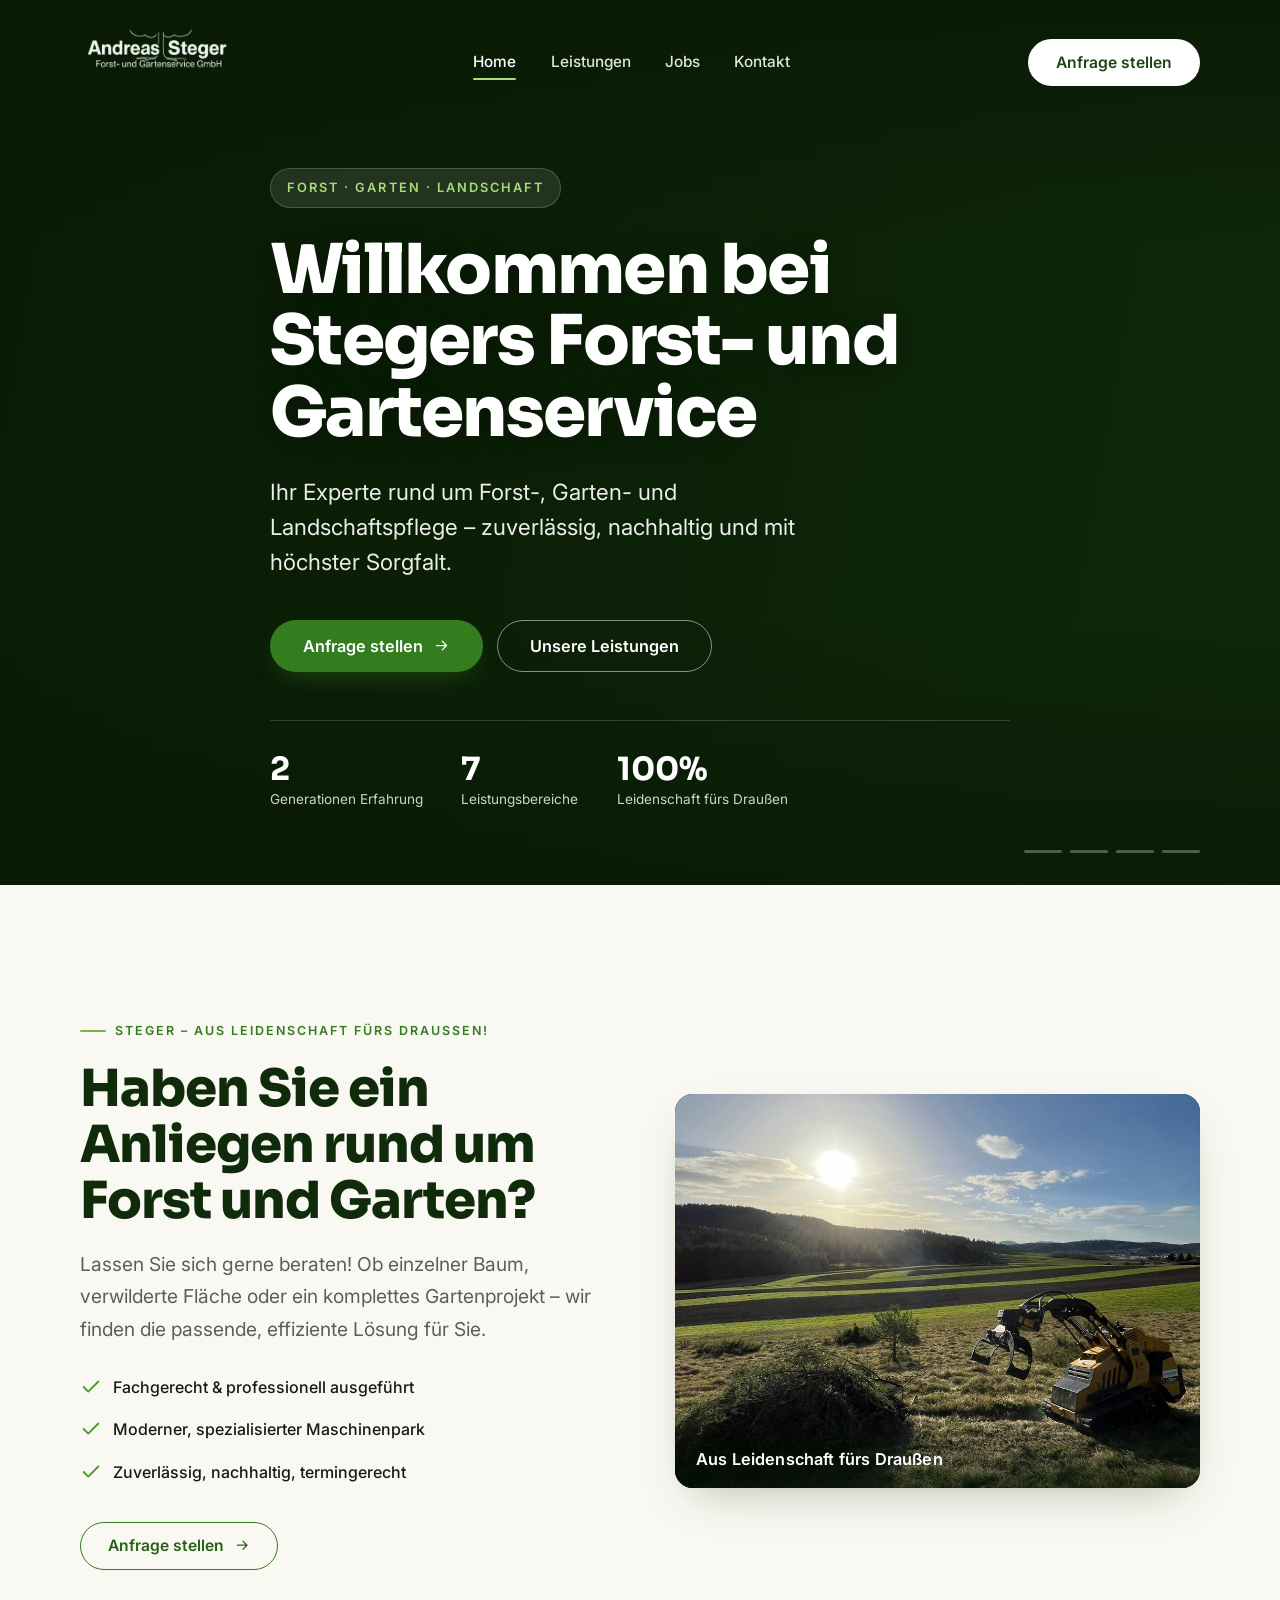
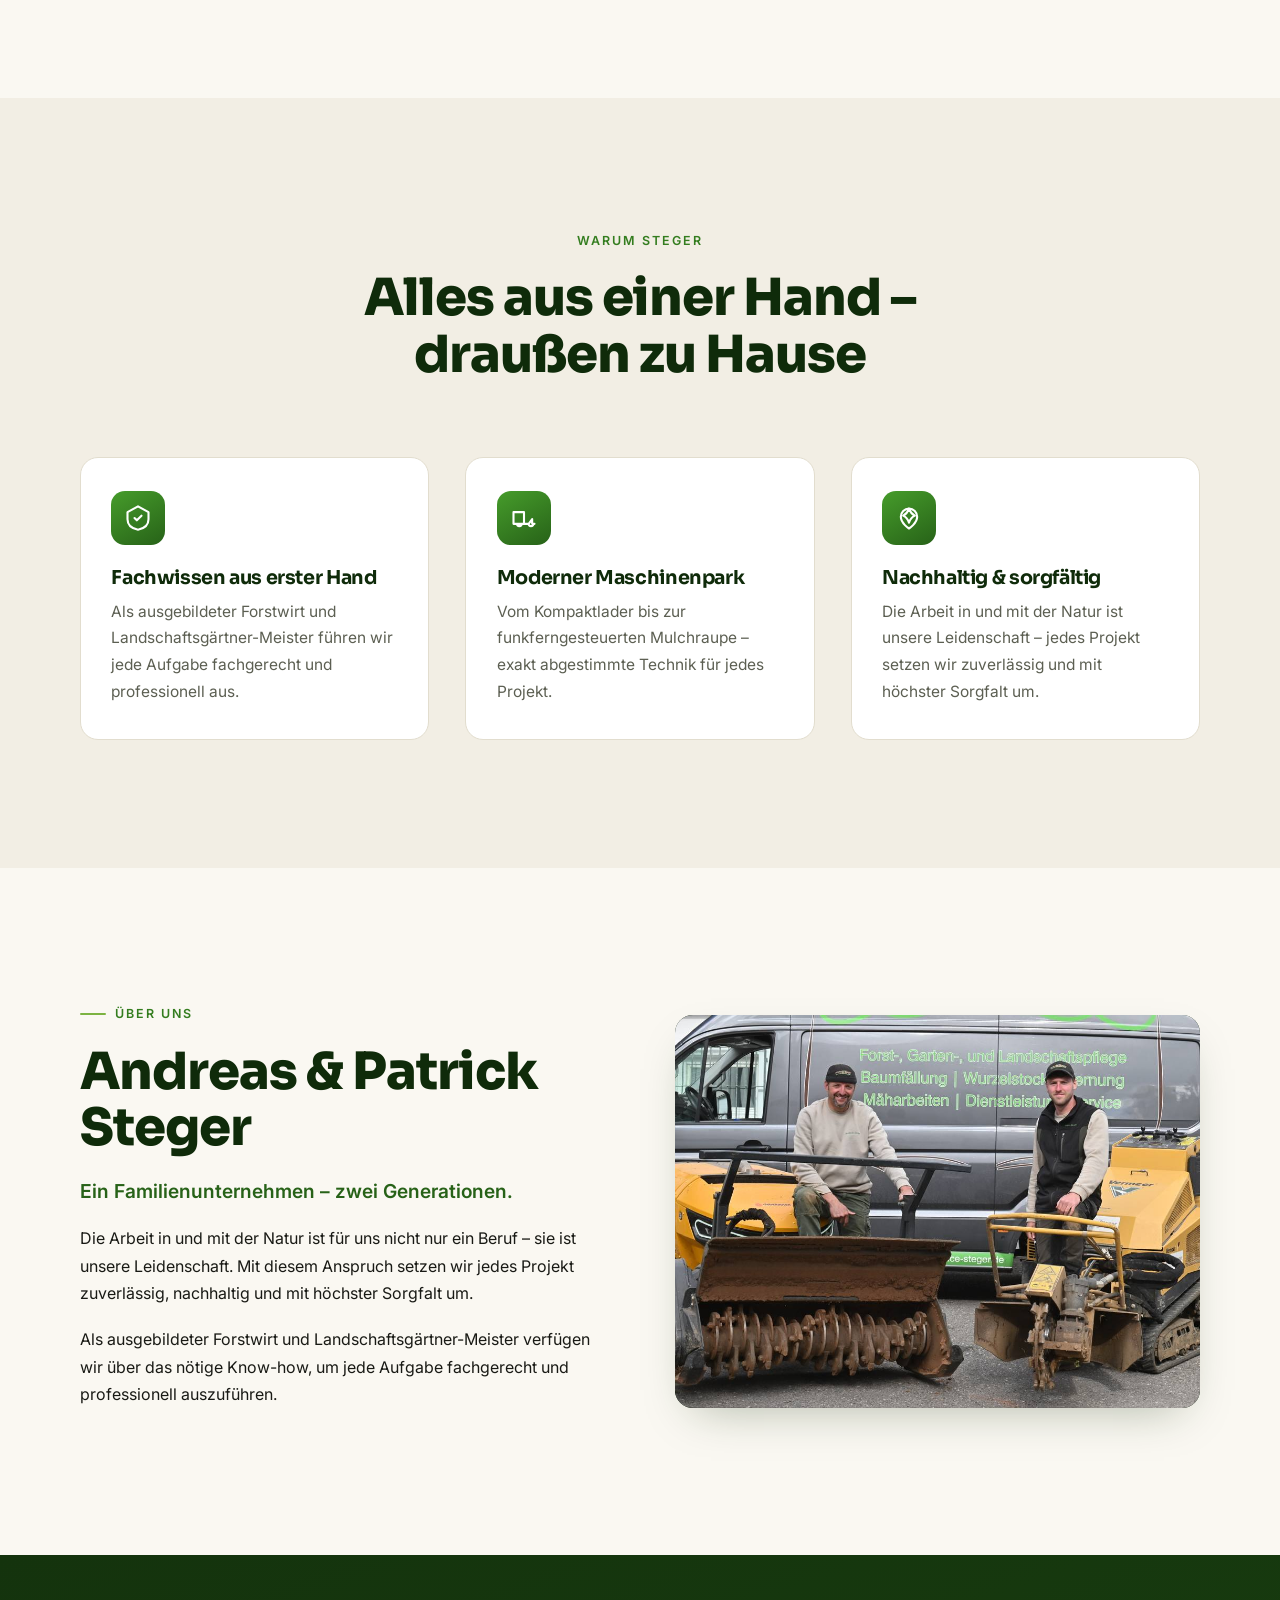
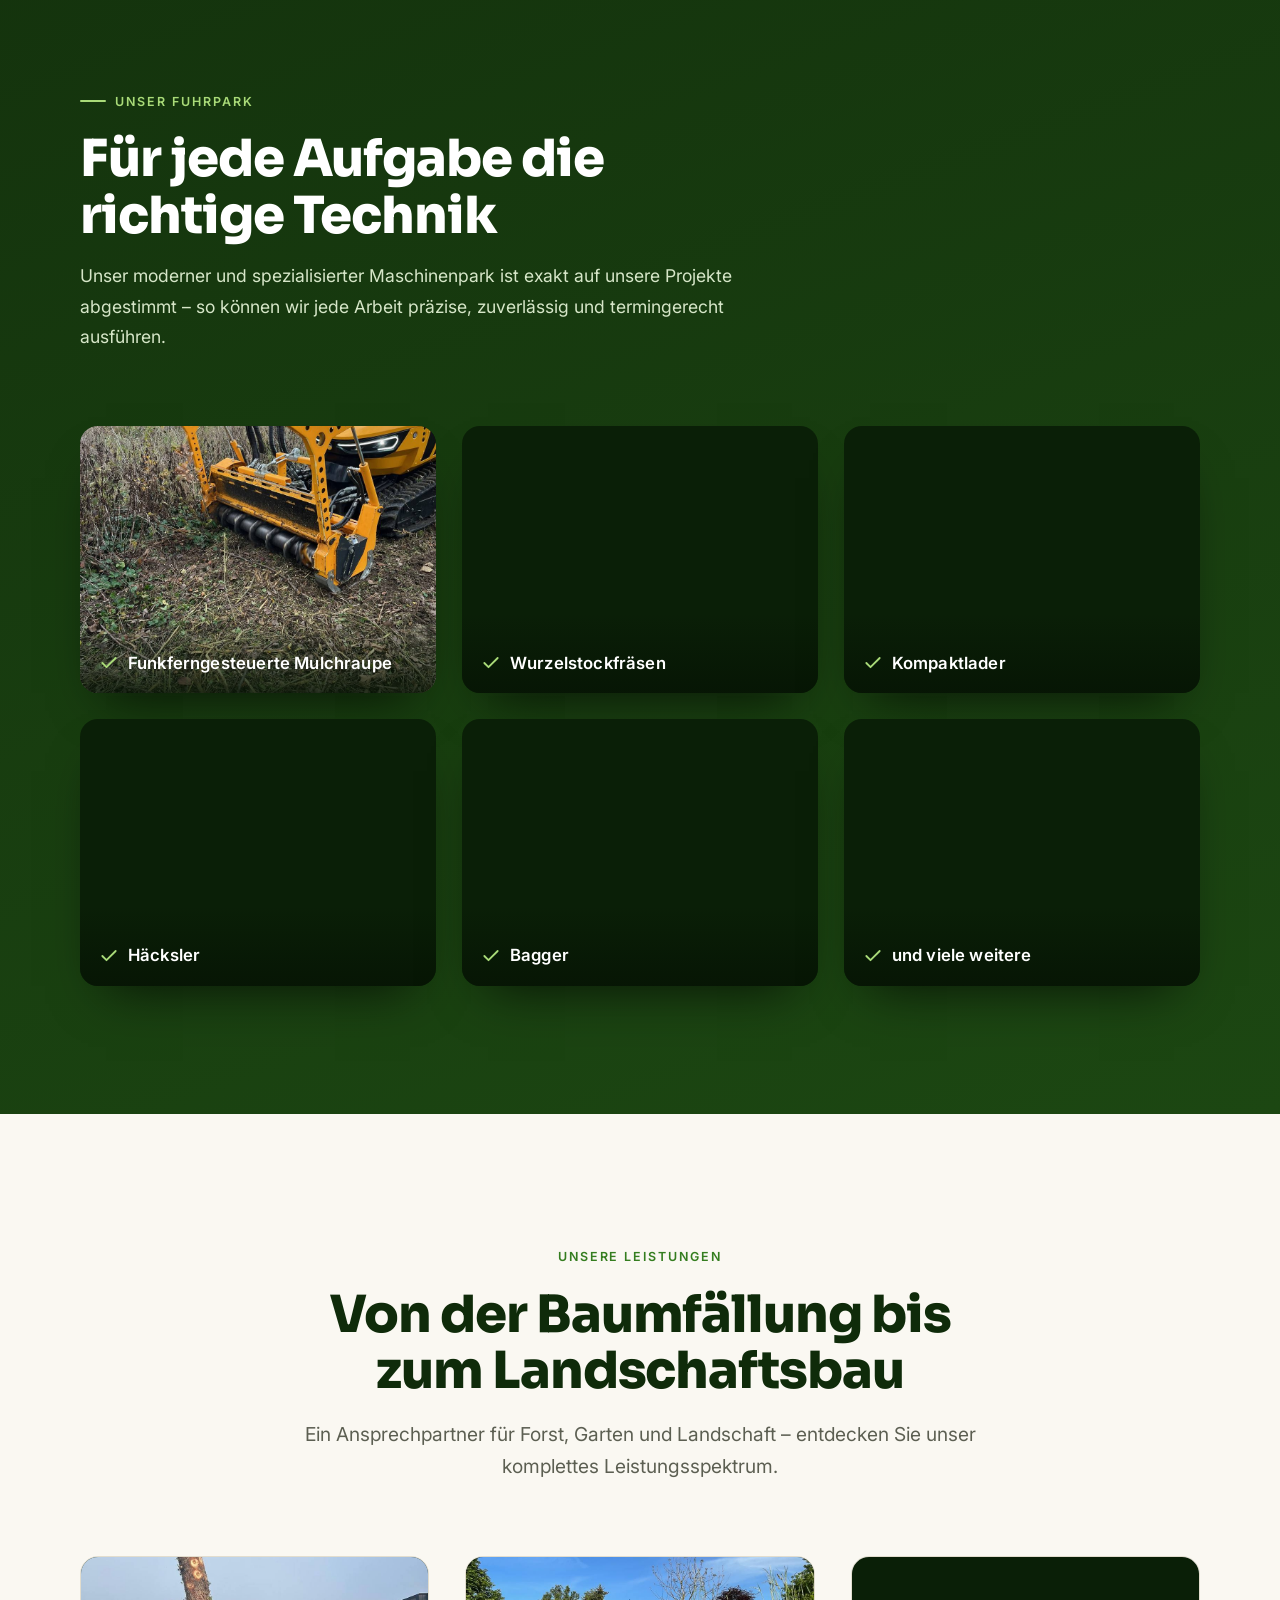
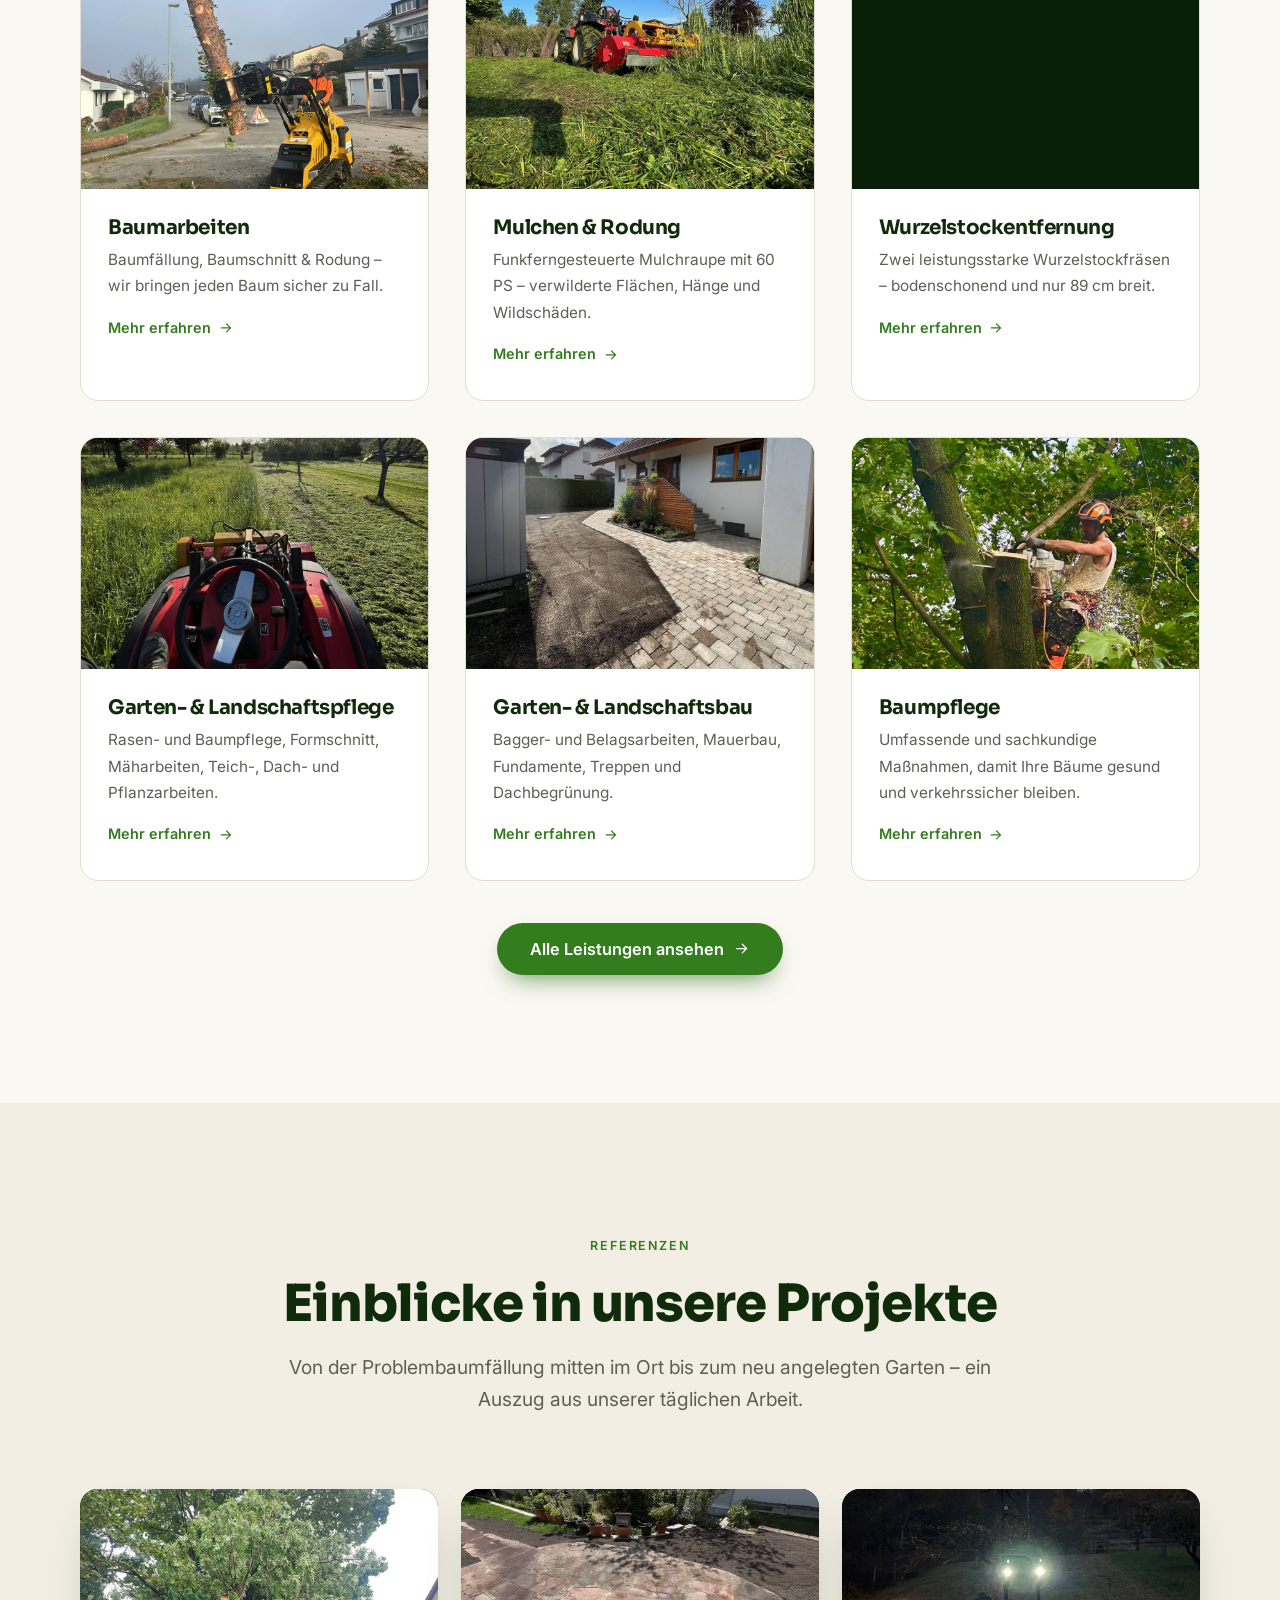
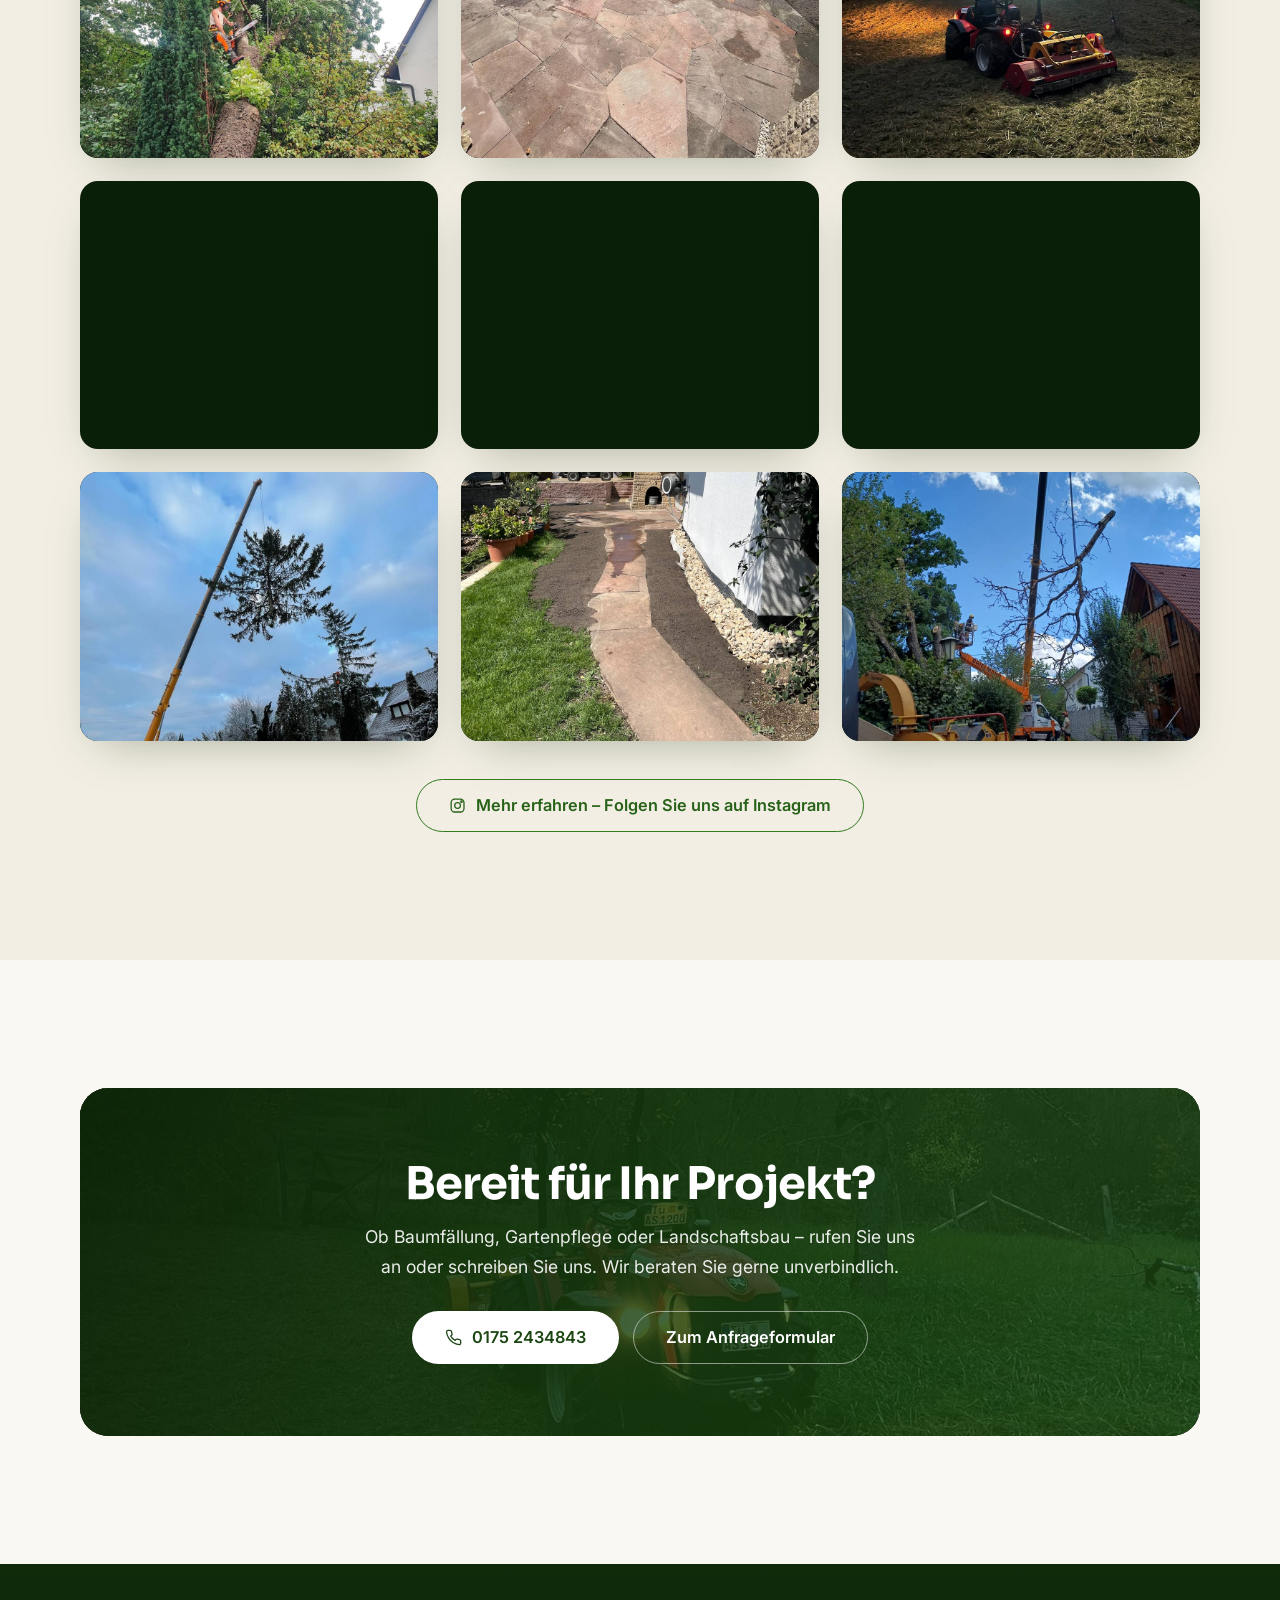
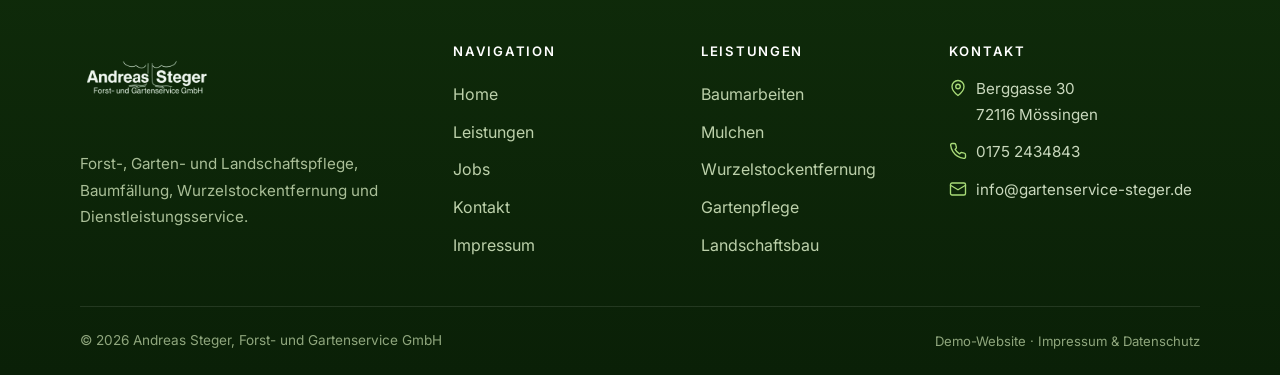
==== commit 42d68e33: "Use newly uploaded photo for "Aus Leidenschaft fürs Draußen" Replace the helmet photo with IMG_9497 " ====
--- a/index.html
+++ b/index.html
@@ -81,7 +81,7 @@
           <svg viewBox="0 0 24 24" fill="none" stroke="currentColor" stroke-width="1.8" stroke-linecap="round" stroke-linejoin="round"><path d="M5 12h14M13 6l6 6-6 6"/></svg></a>
       </div>
       <div class="split__media" data-reveal>
-        <figure class="media media--photo ratio-4x3"><img class="media__img" src="assets/img/photos/leidenschaft-team.jpg" alt="Das Team von Steger bei der Arbeit" loading="lazy" decoding="async"><span class="media__label">Aus Leidenschaft fürs Draußen</span></figure>
+        <figure class="media media--photo ratio-4x3"><img class="media__img" src="assets/img/photos/leidenschaft-draussen.jpg" alt="Kompaktlader von Steger auf einer Wiese im Abendlicht" loading="lazy" decoding="async"><span class="media__label">Aus Leidenschaft fürs Draußen</span></figure>
       </div>
     </div>
   </div>
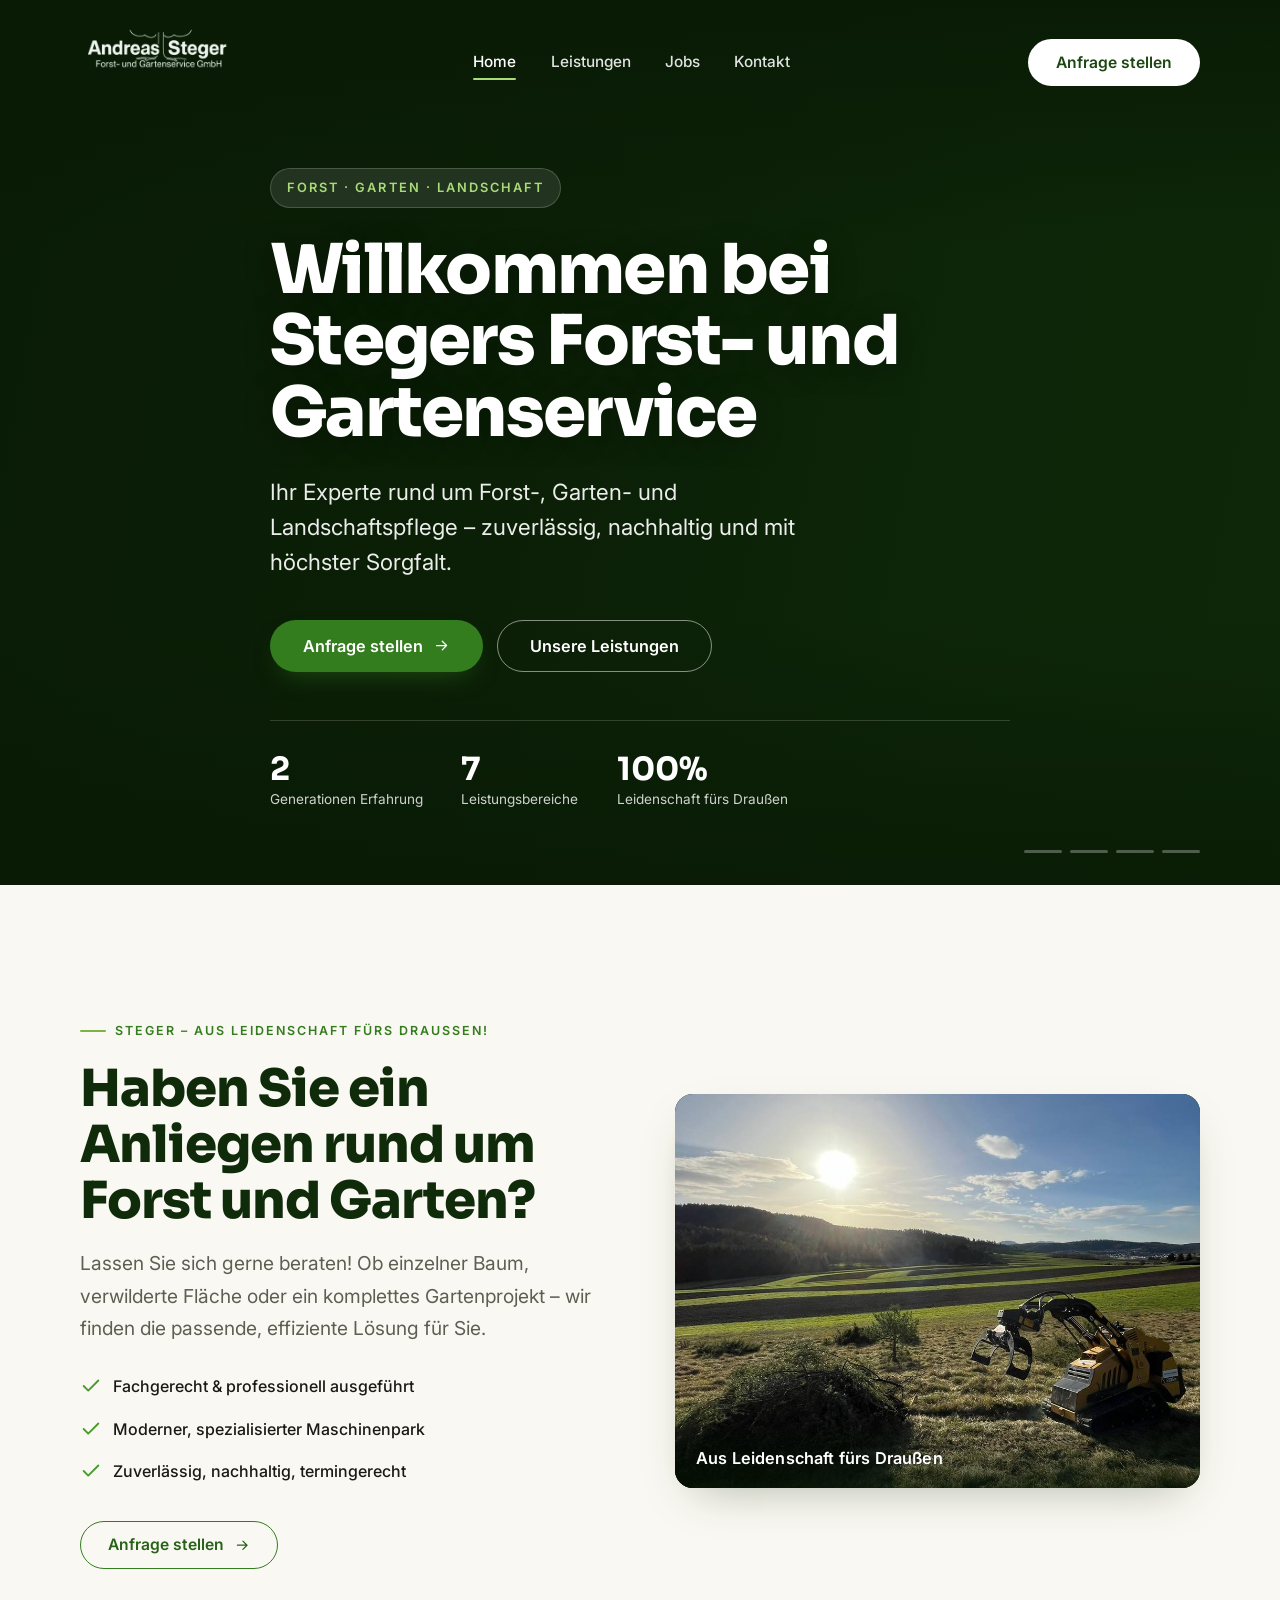
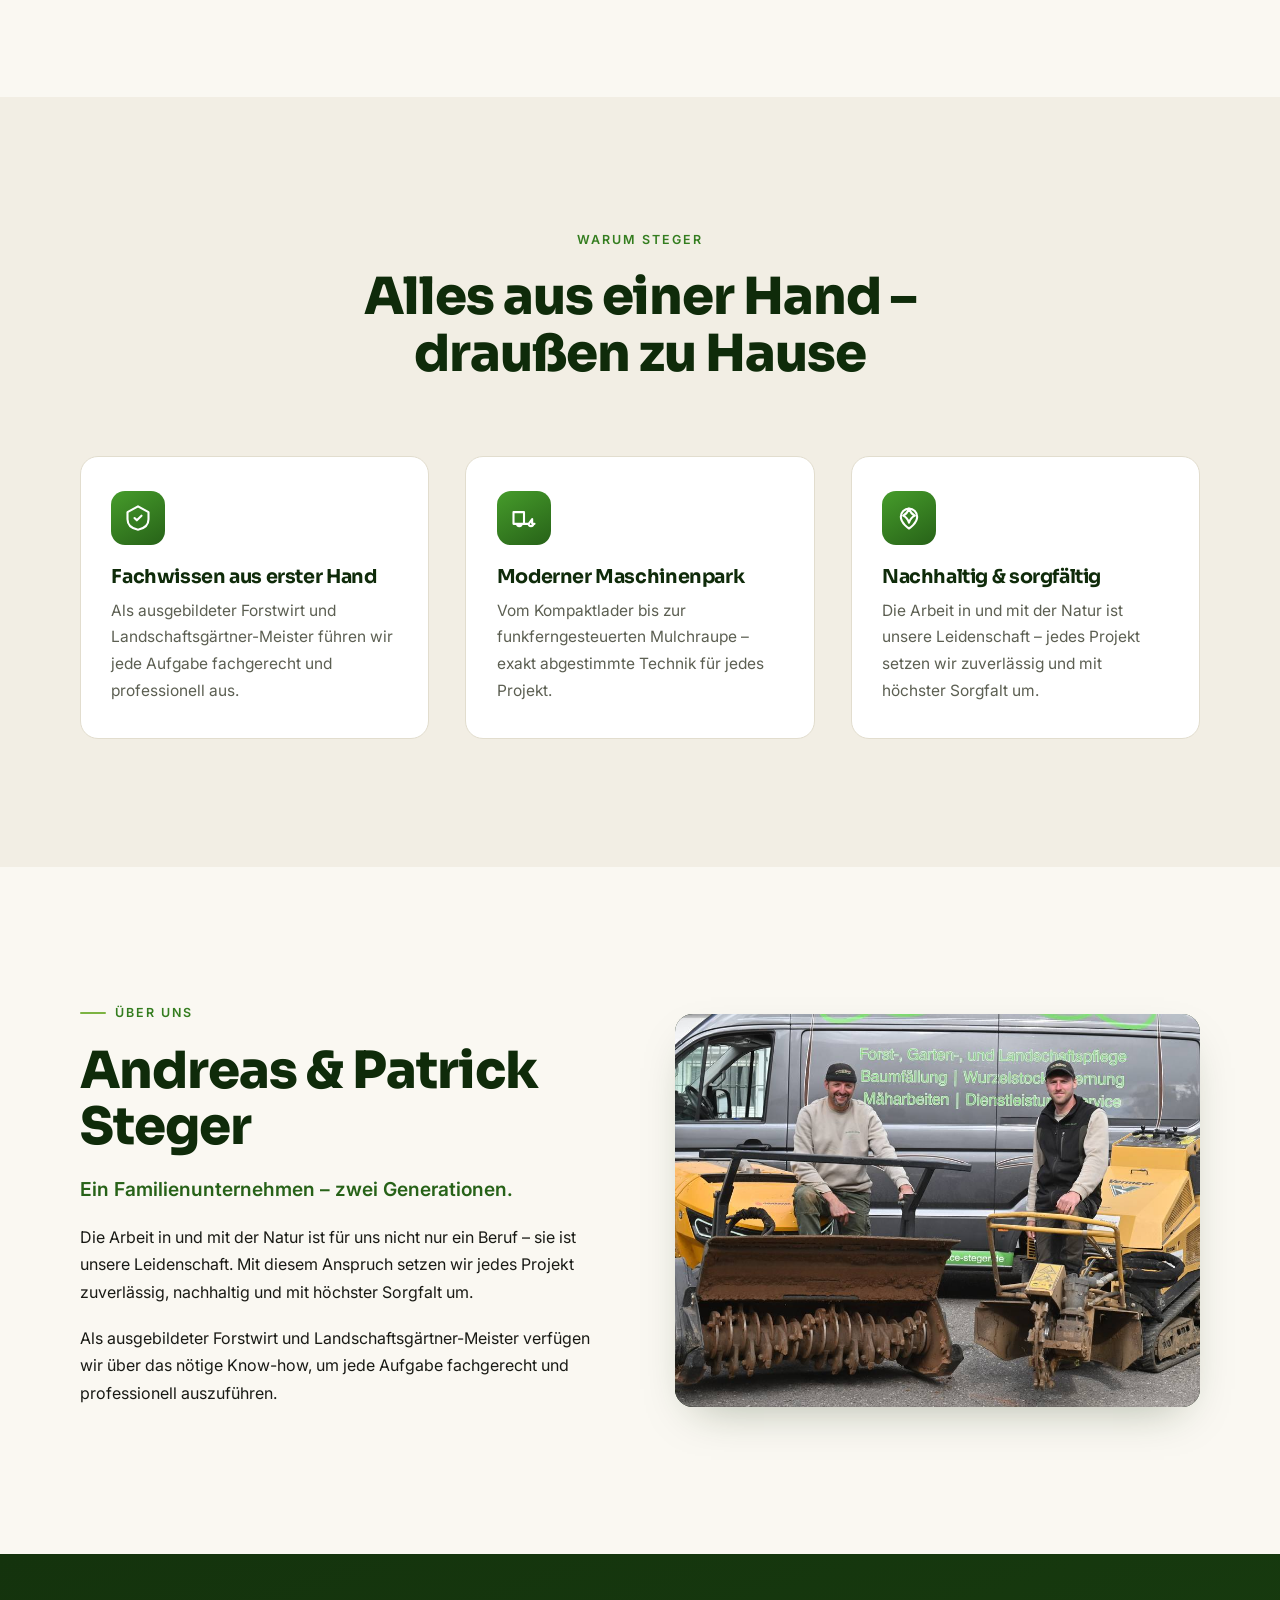
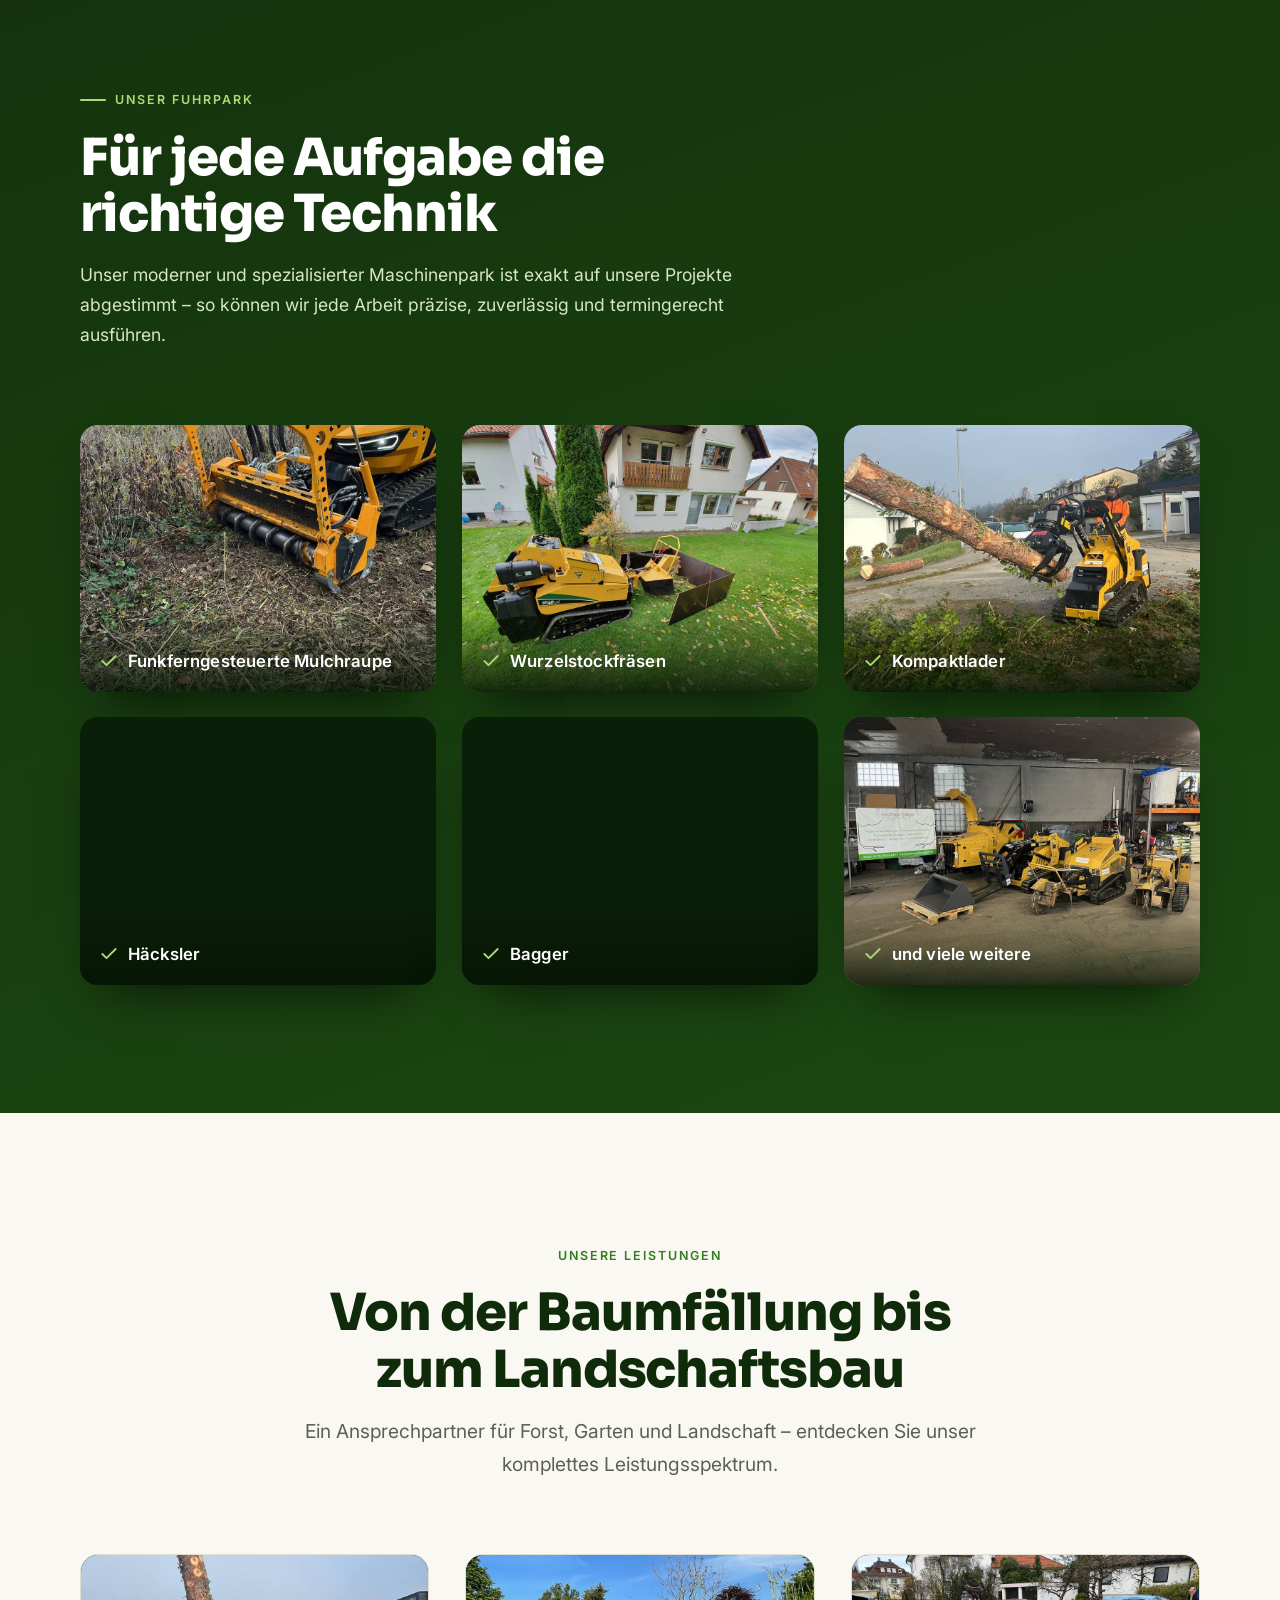
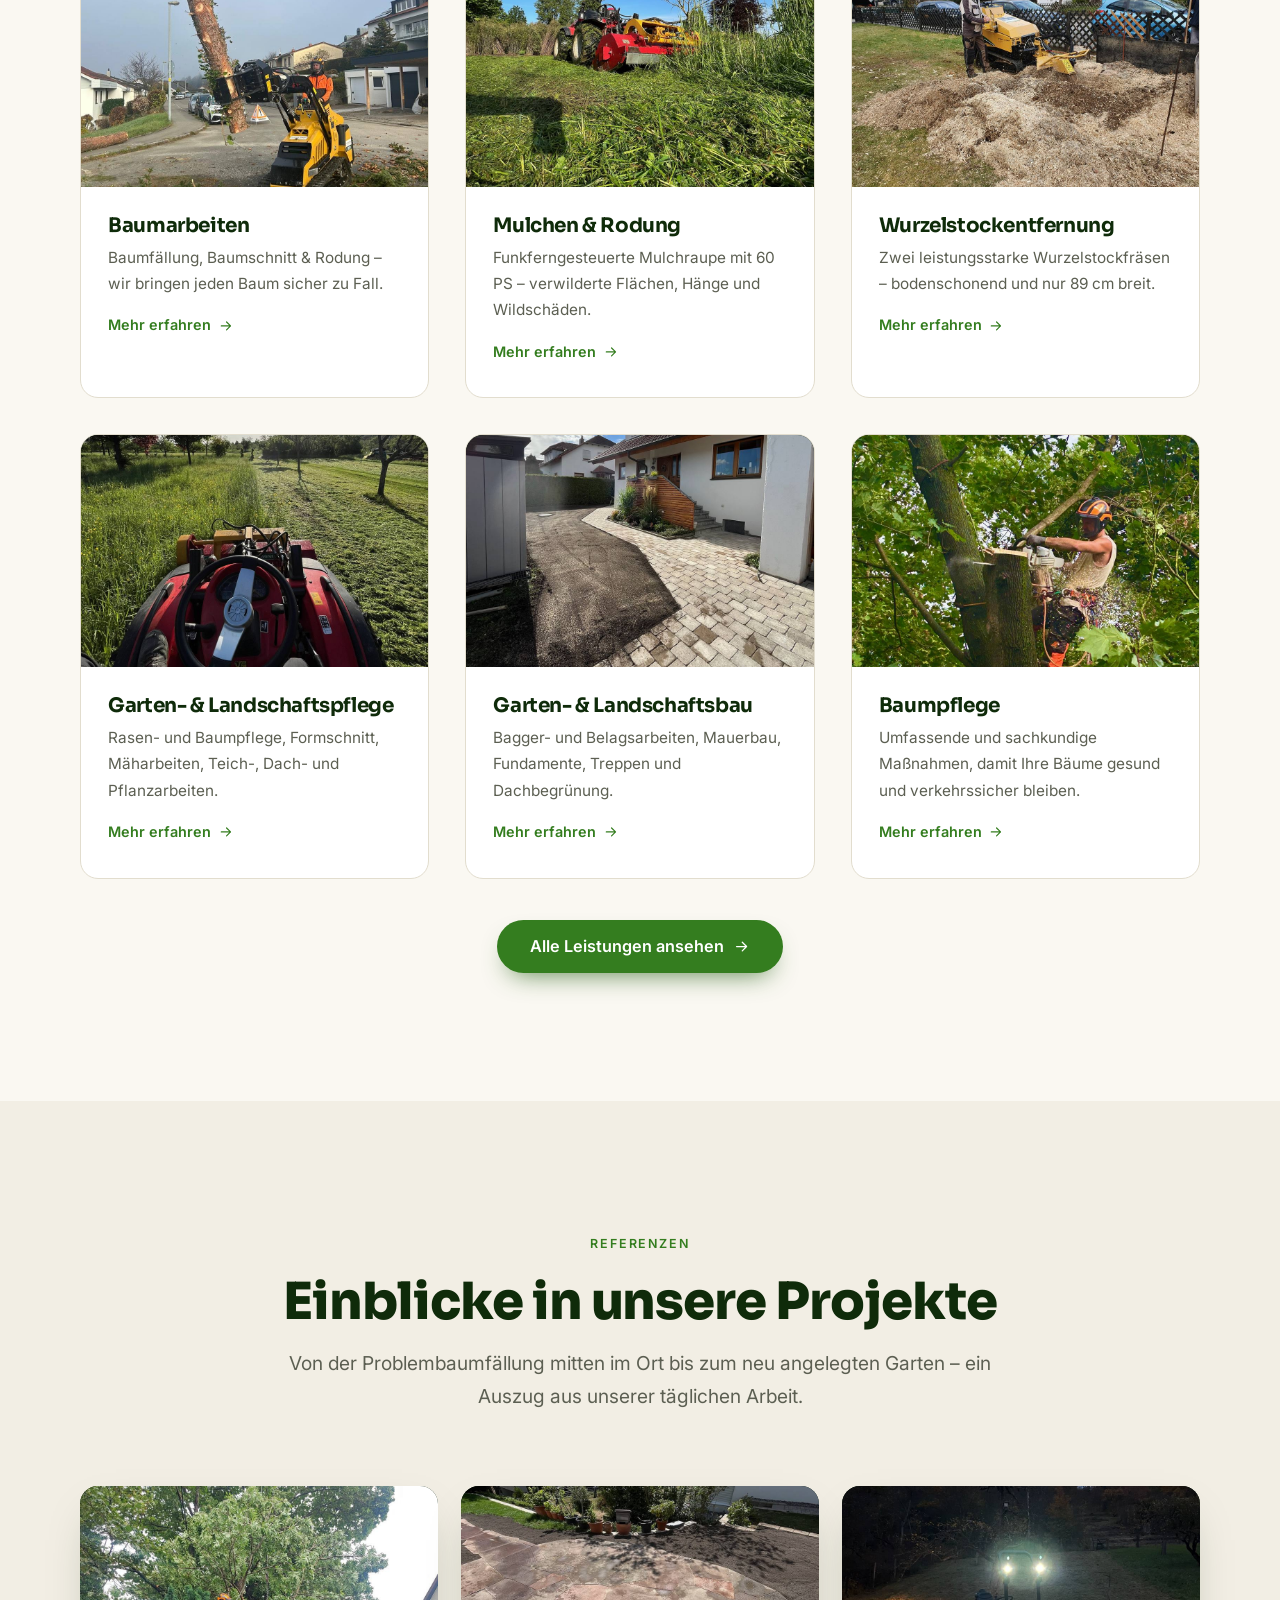
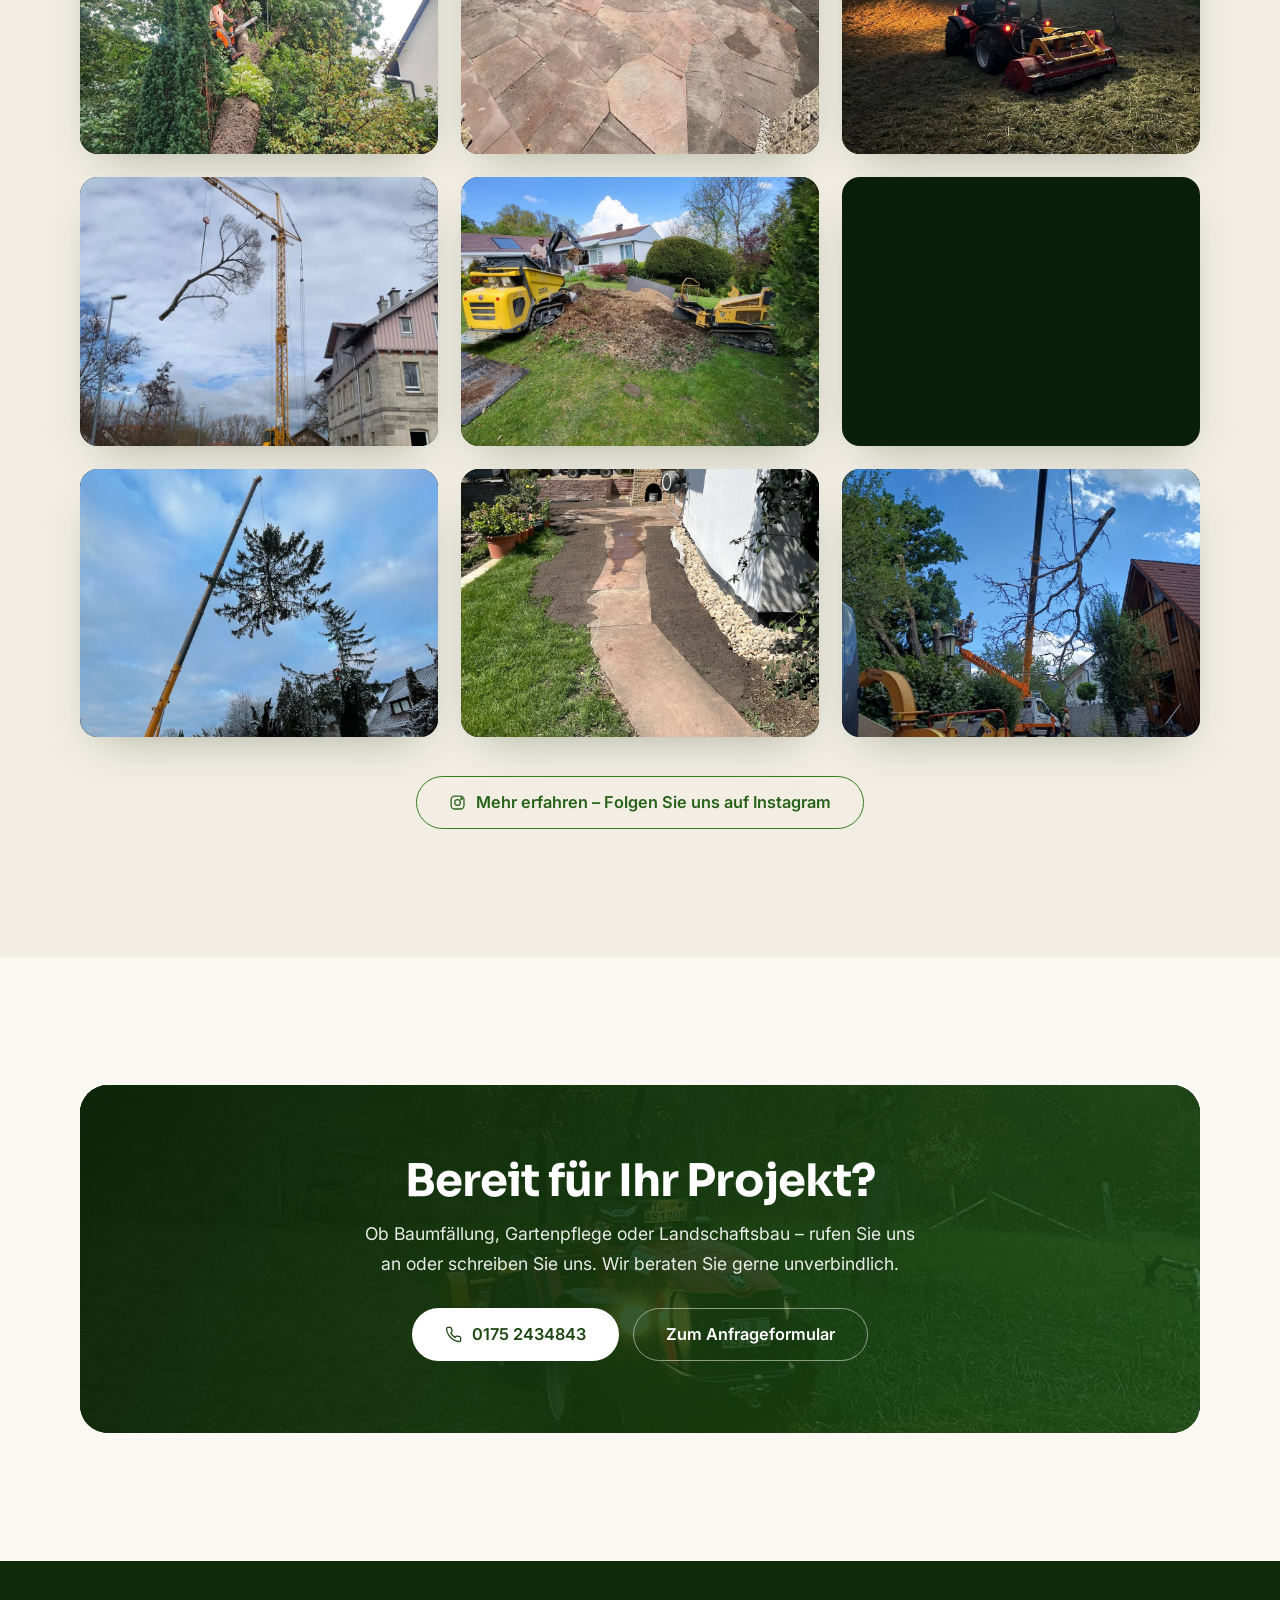
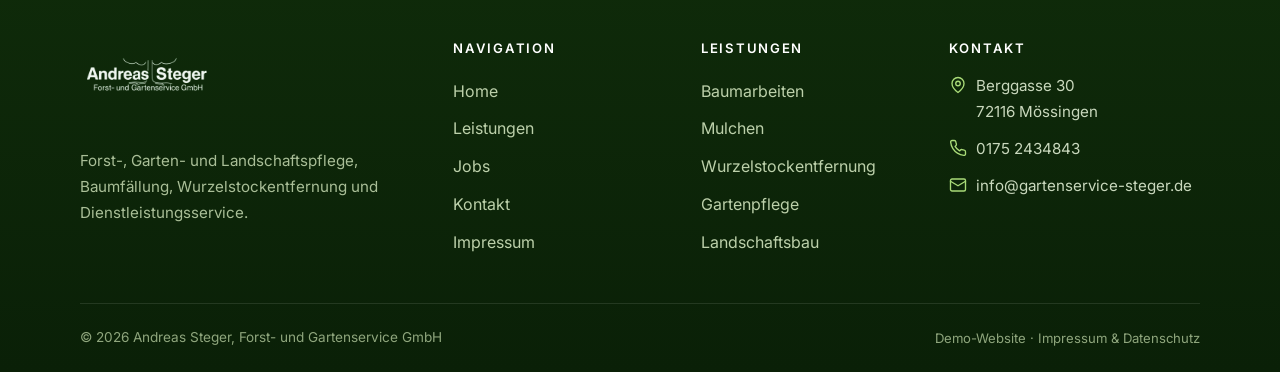
==== commit 4d73d278: "Layout polish: fix photo frames overflowing into text, full QA pass - Split images no longer forced " ====
--- a/index.html
+++ b/index.html
@@ -6,7 +6,7 @@
 <title>Andreas Steger – Forst- und Gartenservice GmbH | Mössingen</title>
 <meta name="description" content="Ihr Experte rund um Forst-, Garten- und Landschaftspflege. Baumfällung, Baumpflege, Rodung, Mulchen, Wurzelstockentfernung und Garten- und Landschaftsbau aus Mössingen.">
 <link rel="icon" href="assets/img/favicon.svg" type="image/svg+xml">
-<link rel="stylesheet" href="assets/css/style.css?v=20261013">
+<link rel="stylesheet" href="assets/css/style.css?v=20261013-2">
 </head>
 <body>
 <a class="skip" href="#main">Zum Inhalt springen</a>
@@ -309,7 +309,7 @@
   </div>
 </footer>
 
-<script src="assets/js/main.js?v=20261013"></script>
+<script src="assets/js/main.js?v=20261013-2"></script>
 <!-- WEBUNDO Analytics -->
 <script src="https://analytics.laendle-digital.com/tracker.js" data-website-id="steger_gartenservice" defer></script>
 </body>
--- a/assets/css/style.css
+++ b/assets/css/style.css
@@ -234,7 +234,7 @@
 .split{display:grid;grid-template-columns:1fr 1fr;gap:clamp(40px,5.5vw,82px);align-items:center}
 .split--reverse .split__media{order:2}
 @media(max-width:860px){.split{grid-template-columns:1fr;gap:34px}.split--reverse .split__media{order:0}}
-.split__media .media{height:100%;min-height:340px}
+.split__media .media{width:100%;height:auto;min-height:0}
 .chips{display:flex;flex-wrap:wrap;gap:.5rem;margin:.4rem 0 1.4rem}
 .chip{font-size:.85rem;font-weight:500;color:var(--forest-800);background:var(--sand);
   padding:.4rem .85rem;border-radius:100px;border:1px solid var(--line)}
@@ -495,3 +495,19 @@
 /* photo backgrounds: explicit offsets (older browsers without `inset`) + lighter shade */
 .hero__img,.cta-band__img,.cta-band__shade,.section__bg,.section__shade,.media__img{top:0;right:0;bottom:0;left:0}
 .section__shade{background:linear-gradient(180deg,rgba(11,33,6,.9) 0%,rgba(15,43,9,.74) 50%,rgba(11,33,6,.9) 100%)}
+
+/* ---- photo tiles: one clean card (no inner shadow, equal height) ---- */
+.grid > .tile{display:flex;flex-direction:column;height:100%;background:#fff;
+  border:1px solid var(--line);box-shadow:0 1px 2px rgba(20,40,12,.04)}
+.tile .media{box-shadow:none;border-radius:0}
+.tile__cap{flex:1;display:flex;align-items:center;justify-content:center;border:0;
+  min-height:3.6rem;padding:.9rem 1rem;line-height:1.35;font-size:1rem}
+.tile:hover{border-color:transparent}
+/* service / step cards: same clean frame */
+.scard .media{box-shadow:none}
+.grid > .scard{height:100%}
+/* photo CTA bands: slightly stronger shade for crisp text */
+.cta-band__shade{background:linear-gradient(115deg,rgba(13,38,7,.95) 0%,rgba(22,62,13,.86) 52%,rgba(39,98,24,.66) 100%)}
+
+/* consistent spacing between section headings and the following text */
+h2.h2 + p, h3.h3 + p{margin-top:1.1rem}
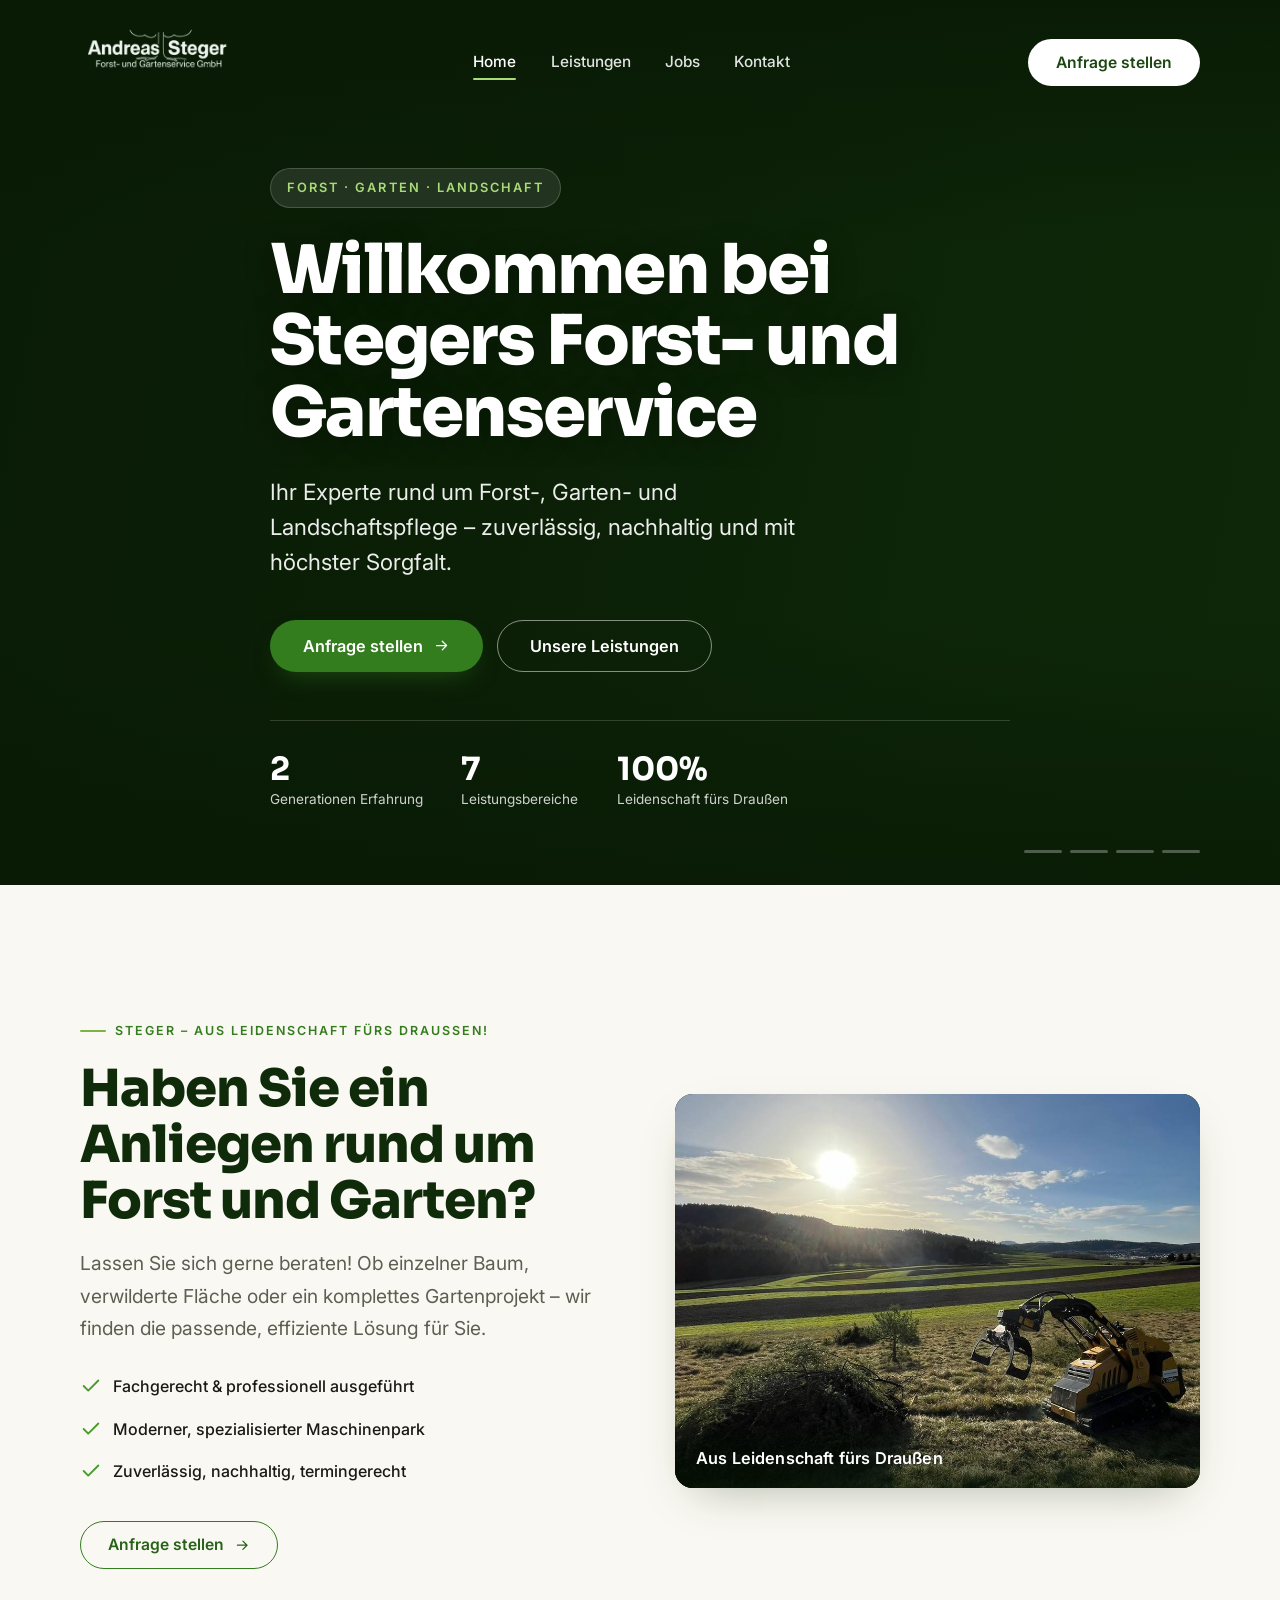
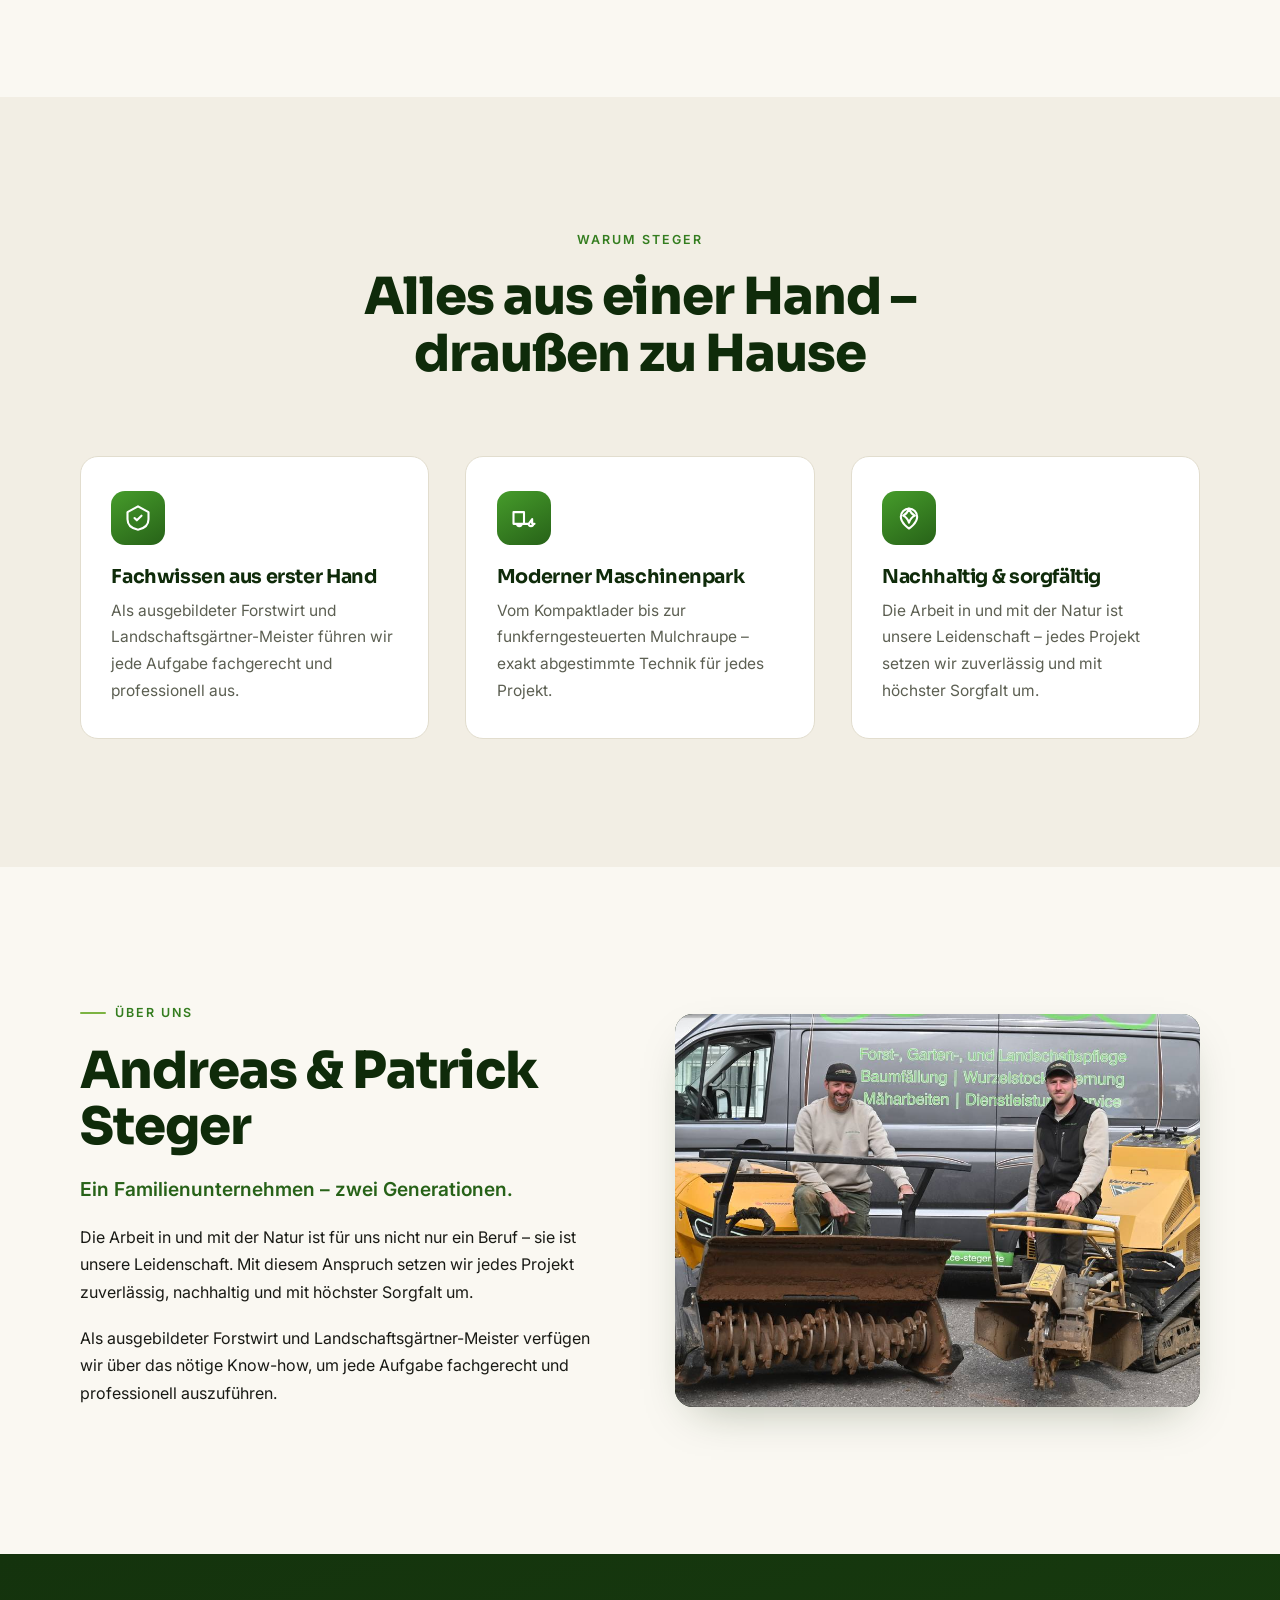
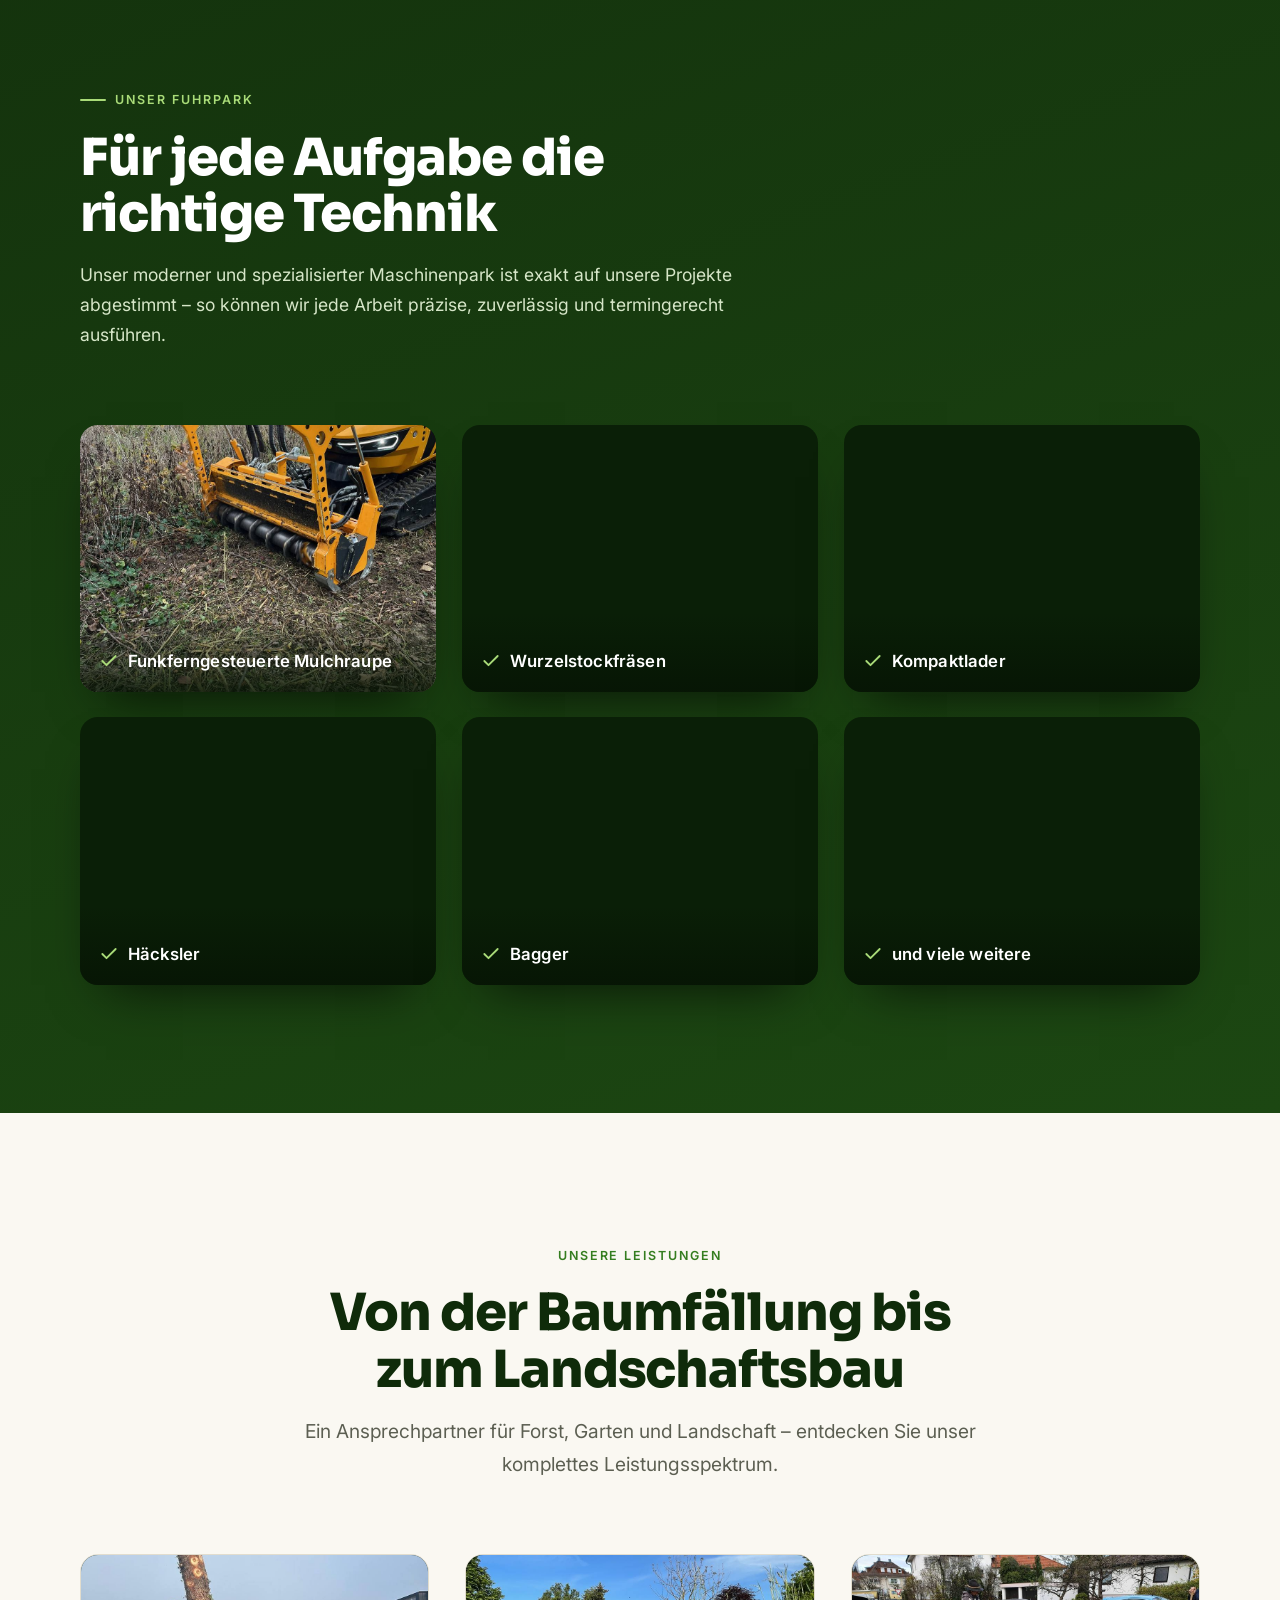
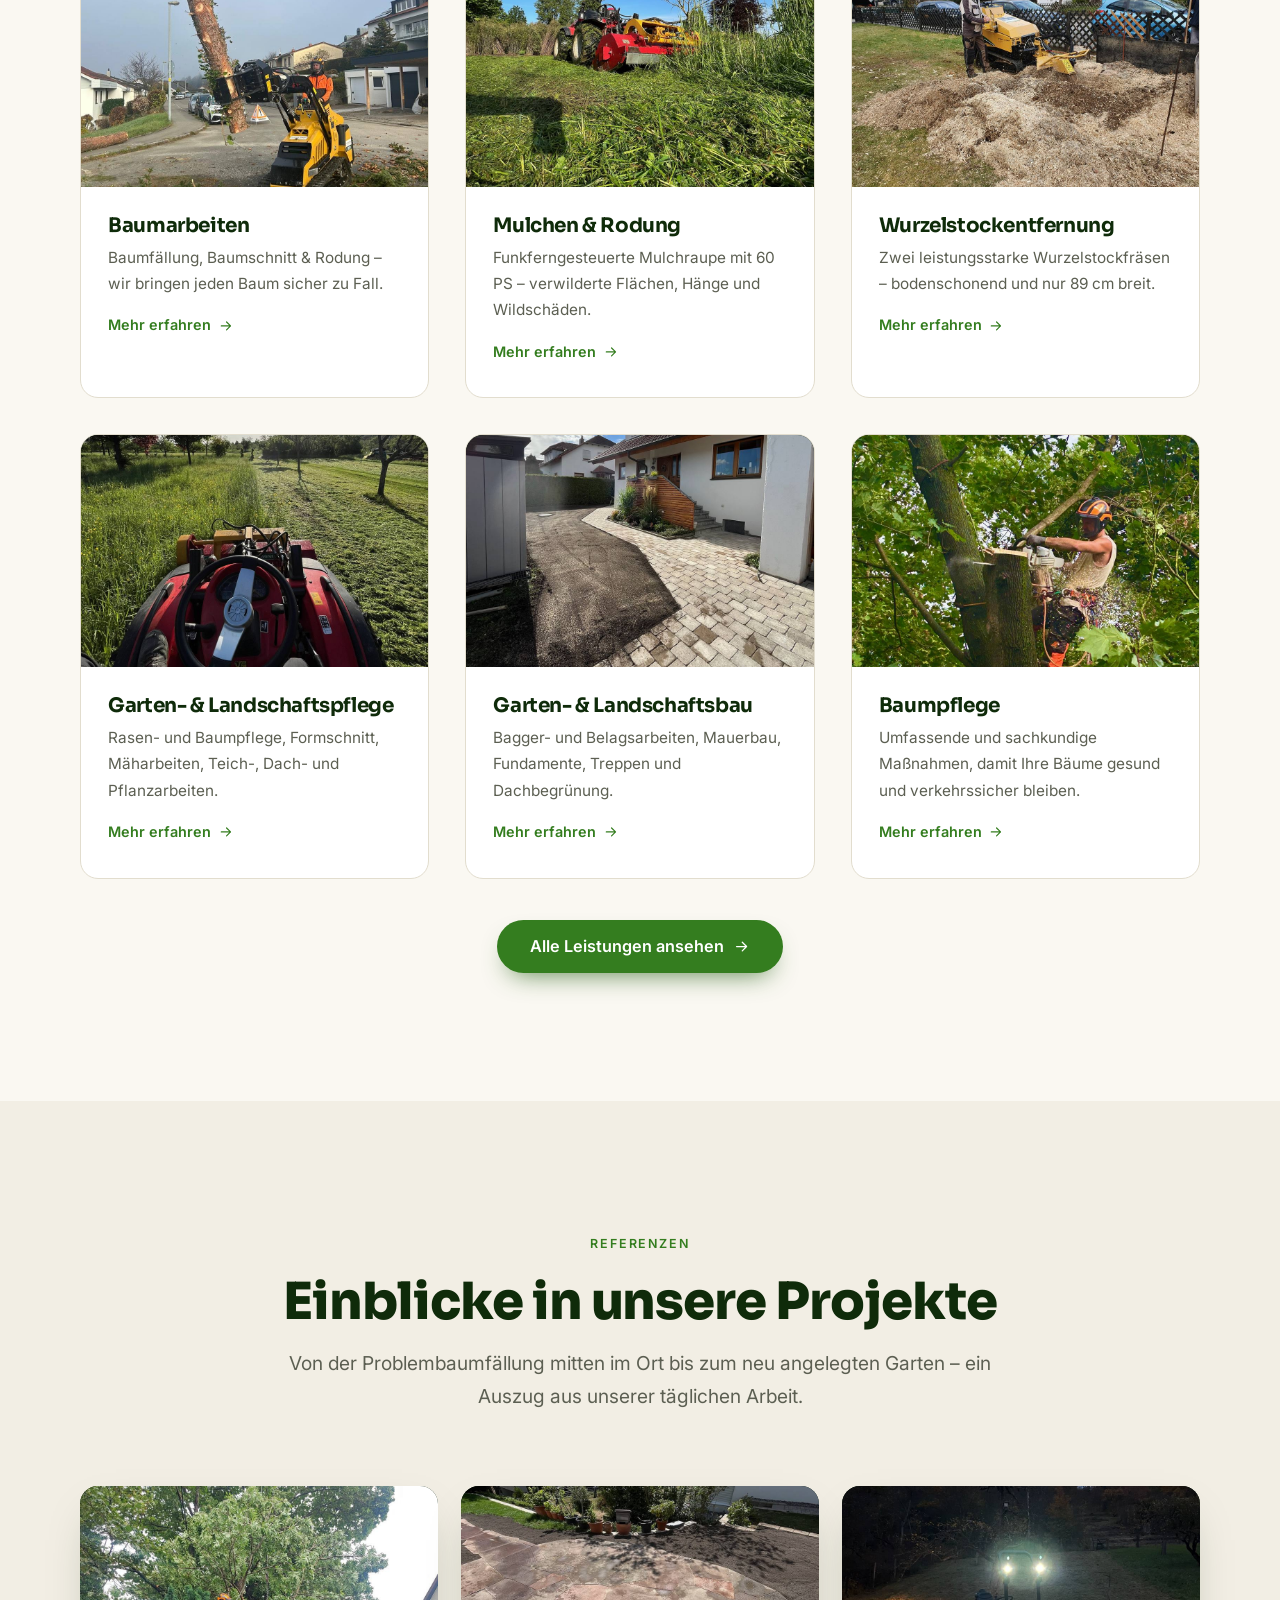
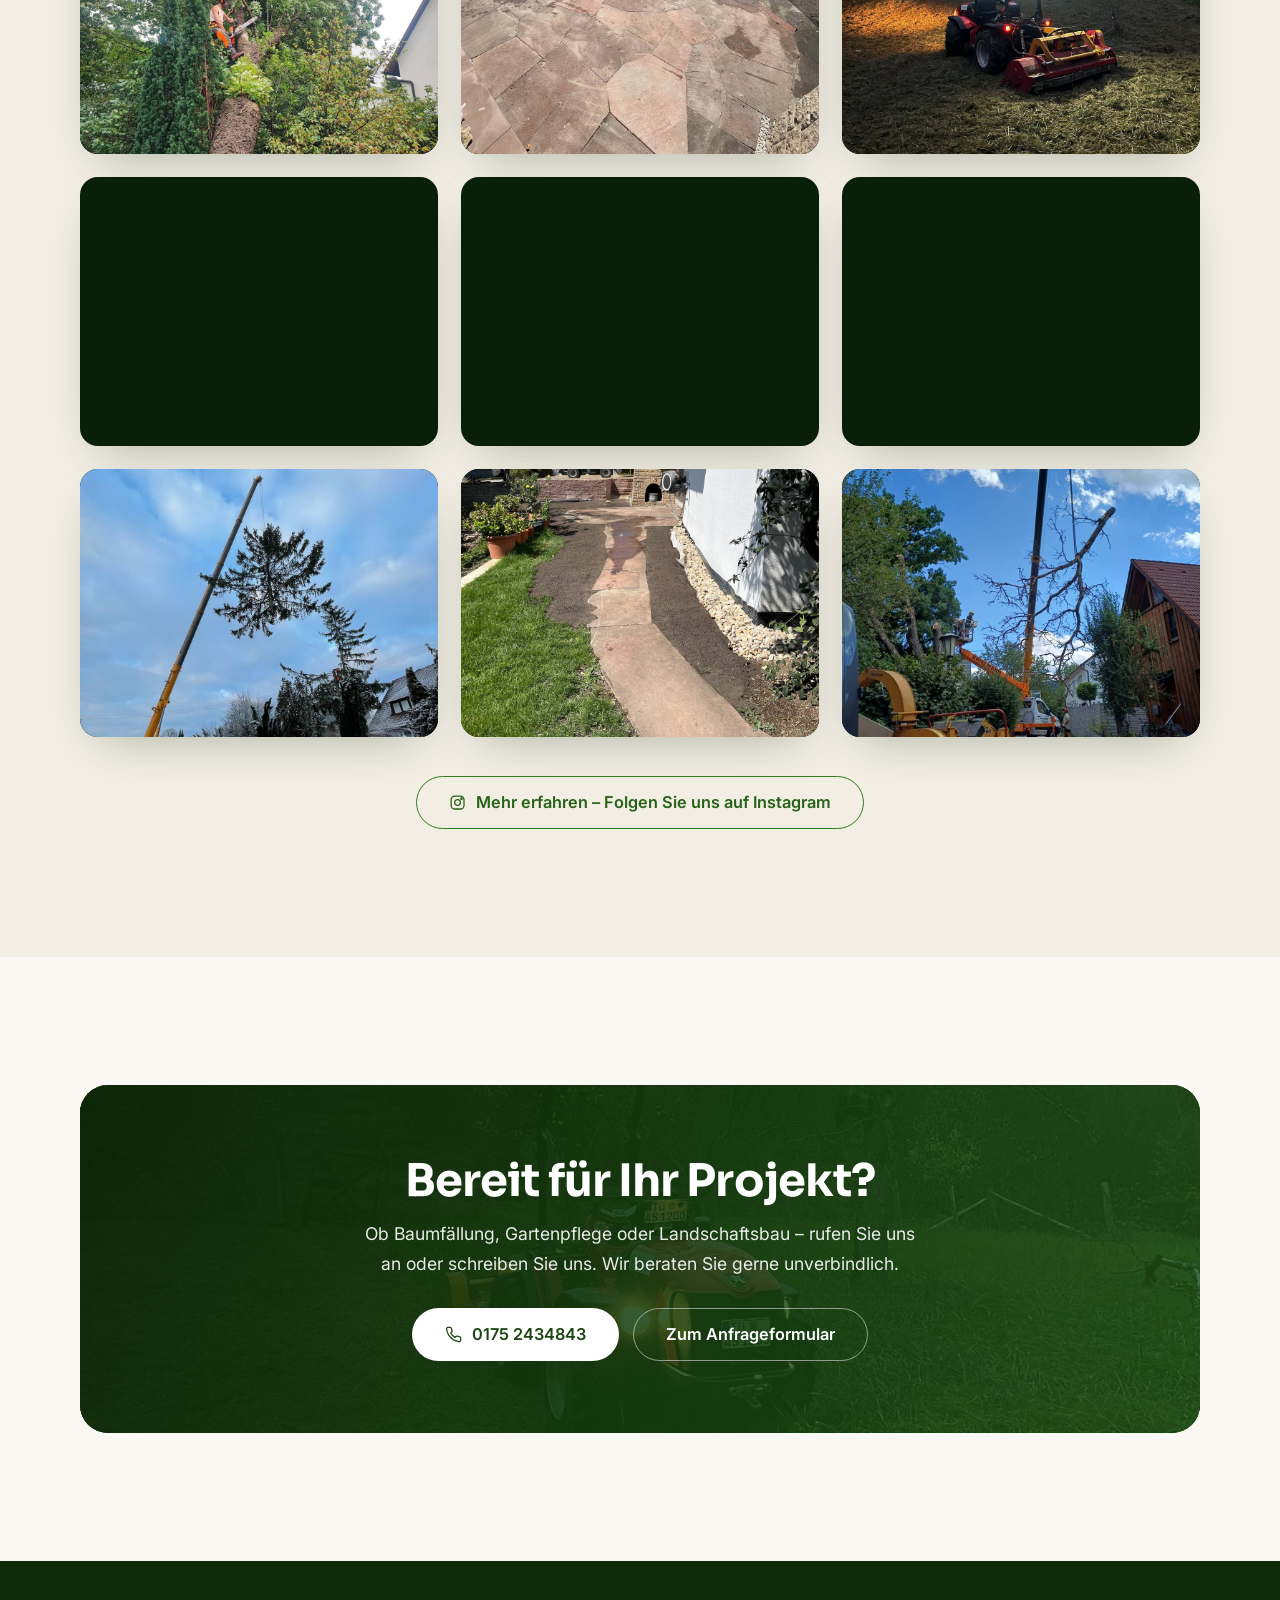
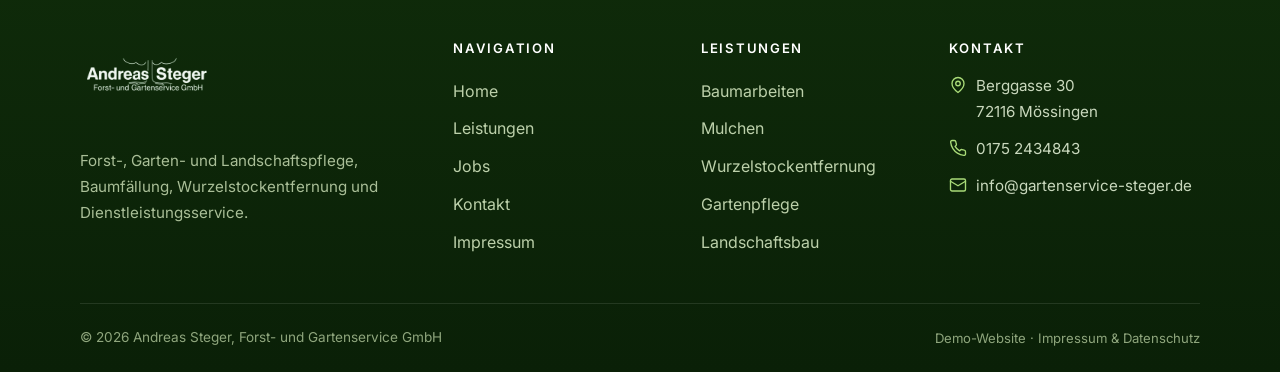
==== commit e1005c34: "Fuhrpark: replace Bagger photo with IMG_6637 Co-Authored-By: Claude Opus 5.5 <noreply@anthropic.com>" ====
--- a/index.html
+++ b/index.html
@@ -147,7 +147,7 @@
       <figure class="media media--photo machine" data-reveal><img class="media__img" src="assets/img/photos/fuhrpark-wurzelstockfraese.jpg" alt="Wurzelstockfräse von Steger" loading="lazy" decoding="async"><span class="media__label"><svg viewBox="0 0 24 24" fill="none" stroke="currentColor" stroke-width="2.2" stroke-linecap="round" stroke-linejoin="round" aria-hidden="true"><path d="M20 6 9 17l-5-5"/></svg>Wurzelstockfräsen</span></figure>
       <figure class="media media--photo machine" data-reveal><img class="media__img" src="assets/img/photos/fuhrpark-kompaktlader.jpg" alt="Kompaktlader mit Greifer beim Abtransport eines Stamms" loading="lazy" decoding="async"><span class="media__label"><svg viewBox="0 0 24 24" fill="none" stroke="currentColor" stroke-width="2.2" stroke-linecap="round" stroke-linejoin="round" aria-hidden="true"><path d="M20 6 9 17l-5-5"/></svg>Kompaktlader</span></figure>
       <figure class="media media--photo machine" data-reveal><img class="media__img" src="assets/img/photos/fuhrpark-haecksler.jpg" alt="Häcksler von Steger" loading="lazy" decoding="async"><span class="media__label"><svg viewBox="0 0 24 24" fill="none" stroke="currentColor" stroke-width="2.2" stroke-linecap="round" stroke-linejoin="round" aria-hidden="true"><path d="M20 6 9 17l-5-5"/></svg>Häcksler</span></figure>
-      <figure class="media media--photo machine" data-reveal><img class="media__img" src="assets/img/photos/fuhrpark-bagger.jpg" alt="Mobilbagger auf der Baustelle" loading="lazy" decoding="async"><span class="media__label"><svg viewBox="0 0 24 24" fill="none" stroke="currentColor" stroke-width="2.2" stroke-linecap="round" stroke-linejoin="round" aria-hidden="true"><path d="M20 6 9 17l-5-5"/></svg>Bagger</span></figure>
+      <figure class="media media--photo machine" data-reveal><img class="media__img" src="assets/img/photos/fuhrpark-bagger-schotter.jpg" alt="Mobilbagger beim Verteilen von Schotter" loading="lazy" decoding="async"><span class="media__label"><svg viewBox="0 0 24 24" fill="none" stroke="currentColor" stroke-width="2.2" stroke-linecap="round" stroke-linejoin="round" aria-hidden="true"><path d="M20 6 9 17l-5-5"/></svg>Bagger</span></figure>
       <figure class="media media--photo machine" data-reveal><img class="media__img" src="assets/img/photos/fuhrpark-maschinenhalle.jpg" alt="Die Maschinenhalle von Steger" loading="lazy" decoding="async"><span class="media__label"><svg viewBox="0 0 24 24" fill="none" stroke="currentColor" stroke-width="2.2" stroke-linecap="round" stroke-linejoin="round" aria-hidden="true"><path d="M20 6 9 17l-5-5"/></svg>und viele weitere</span></figure>
     </div>
   </div>
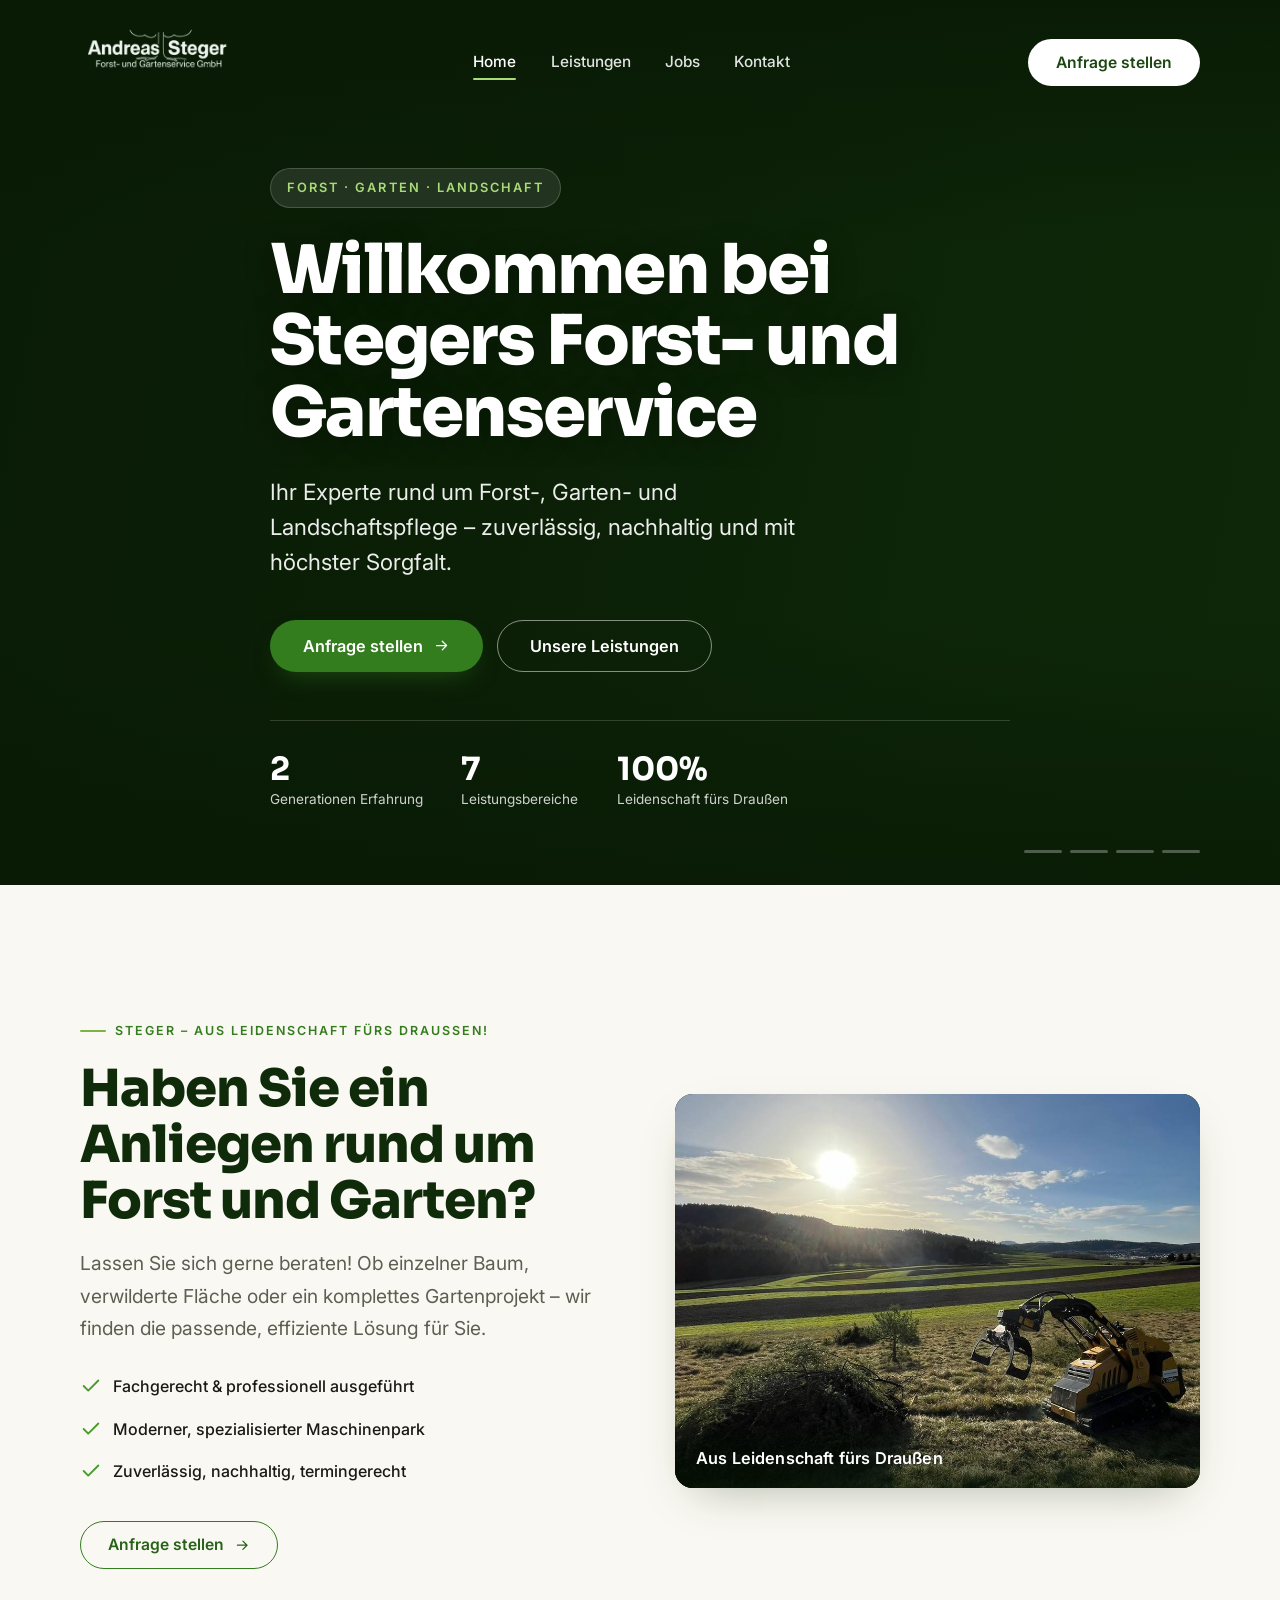
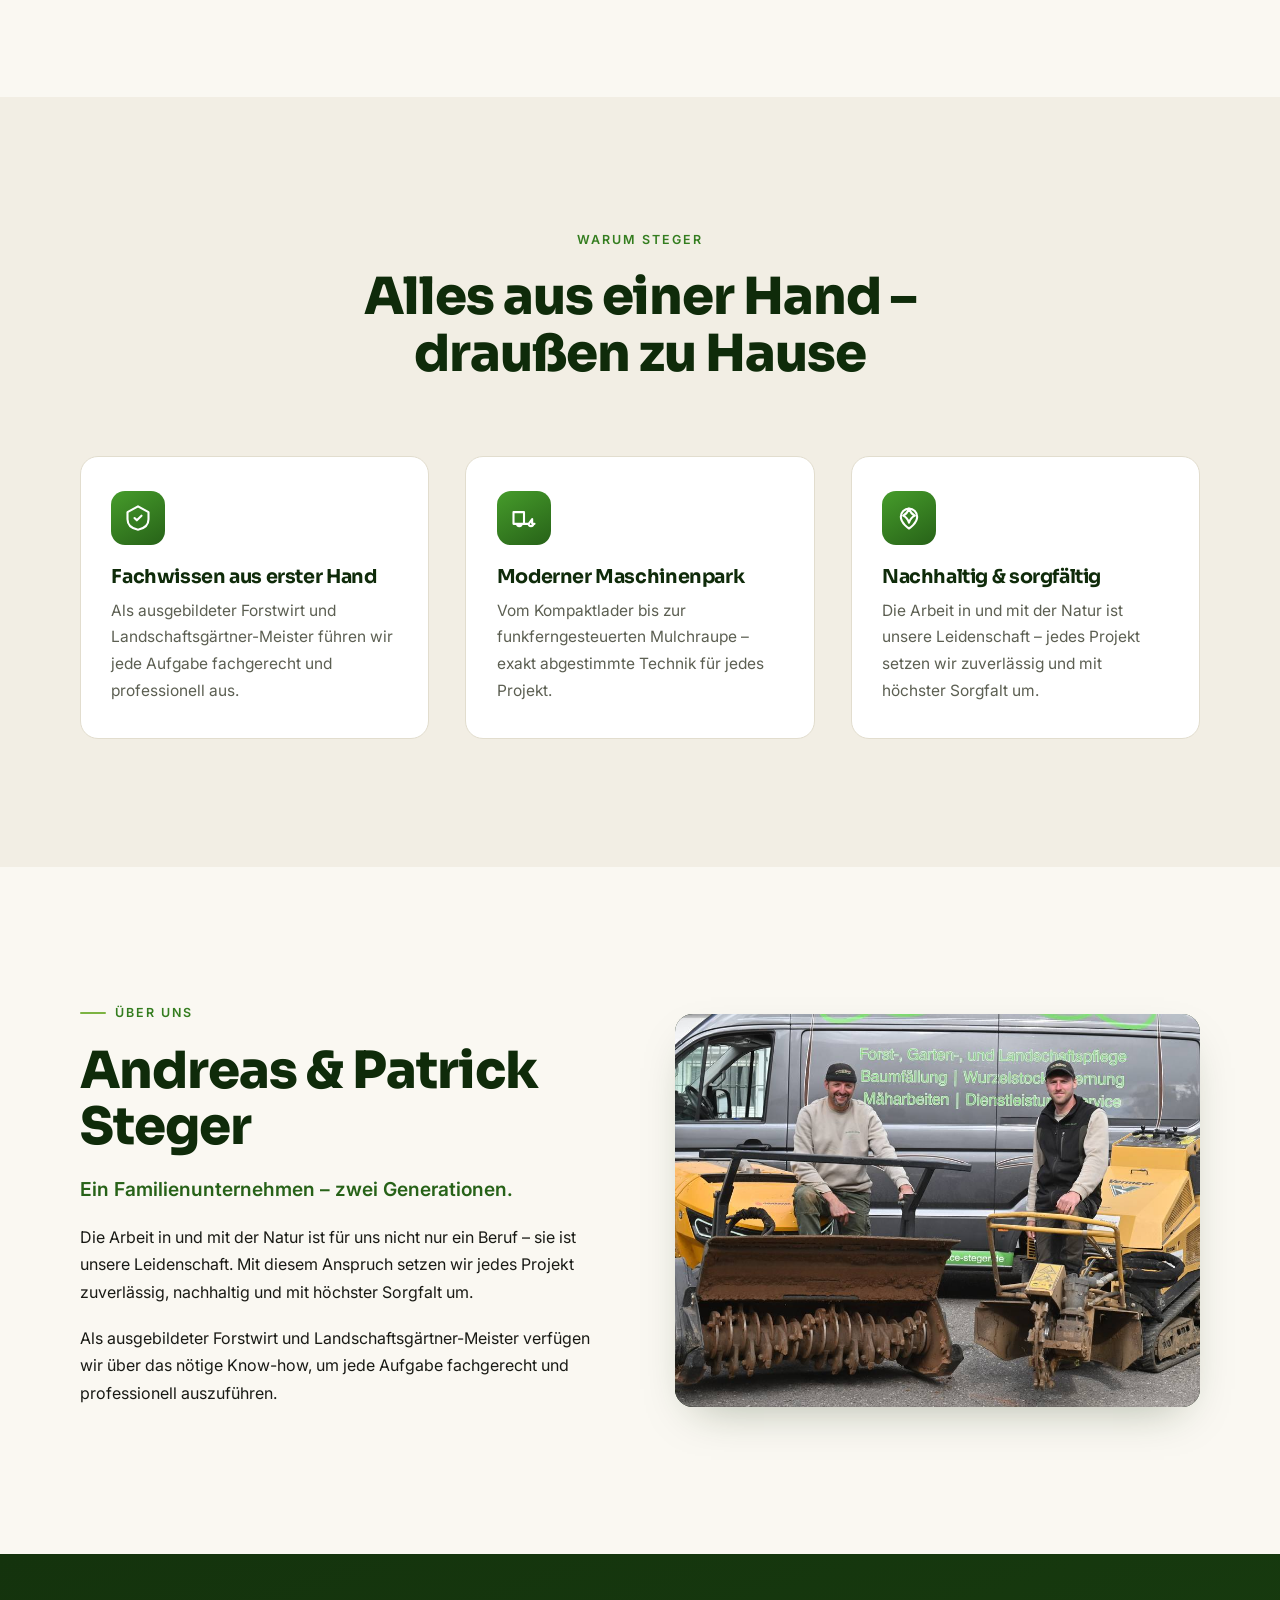
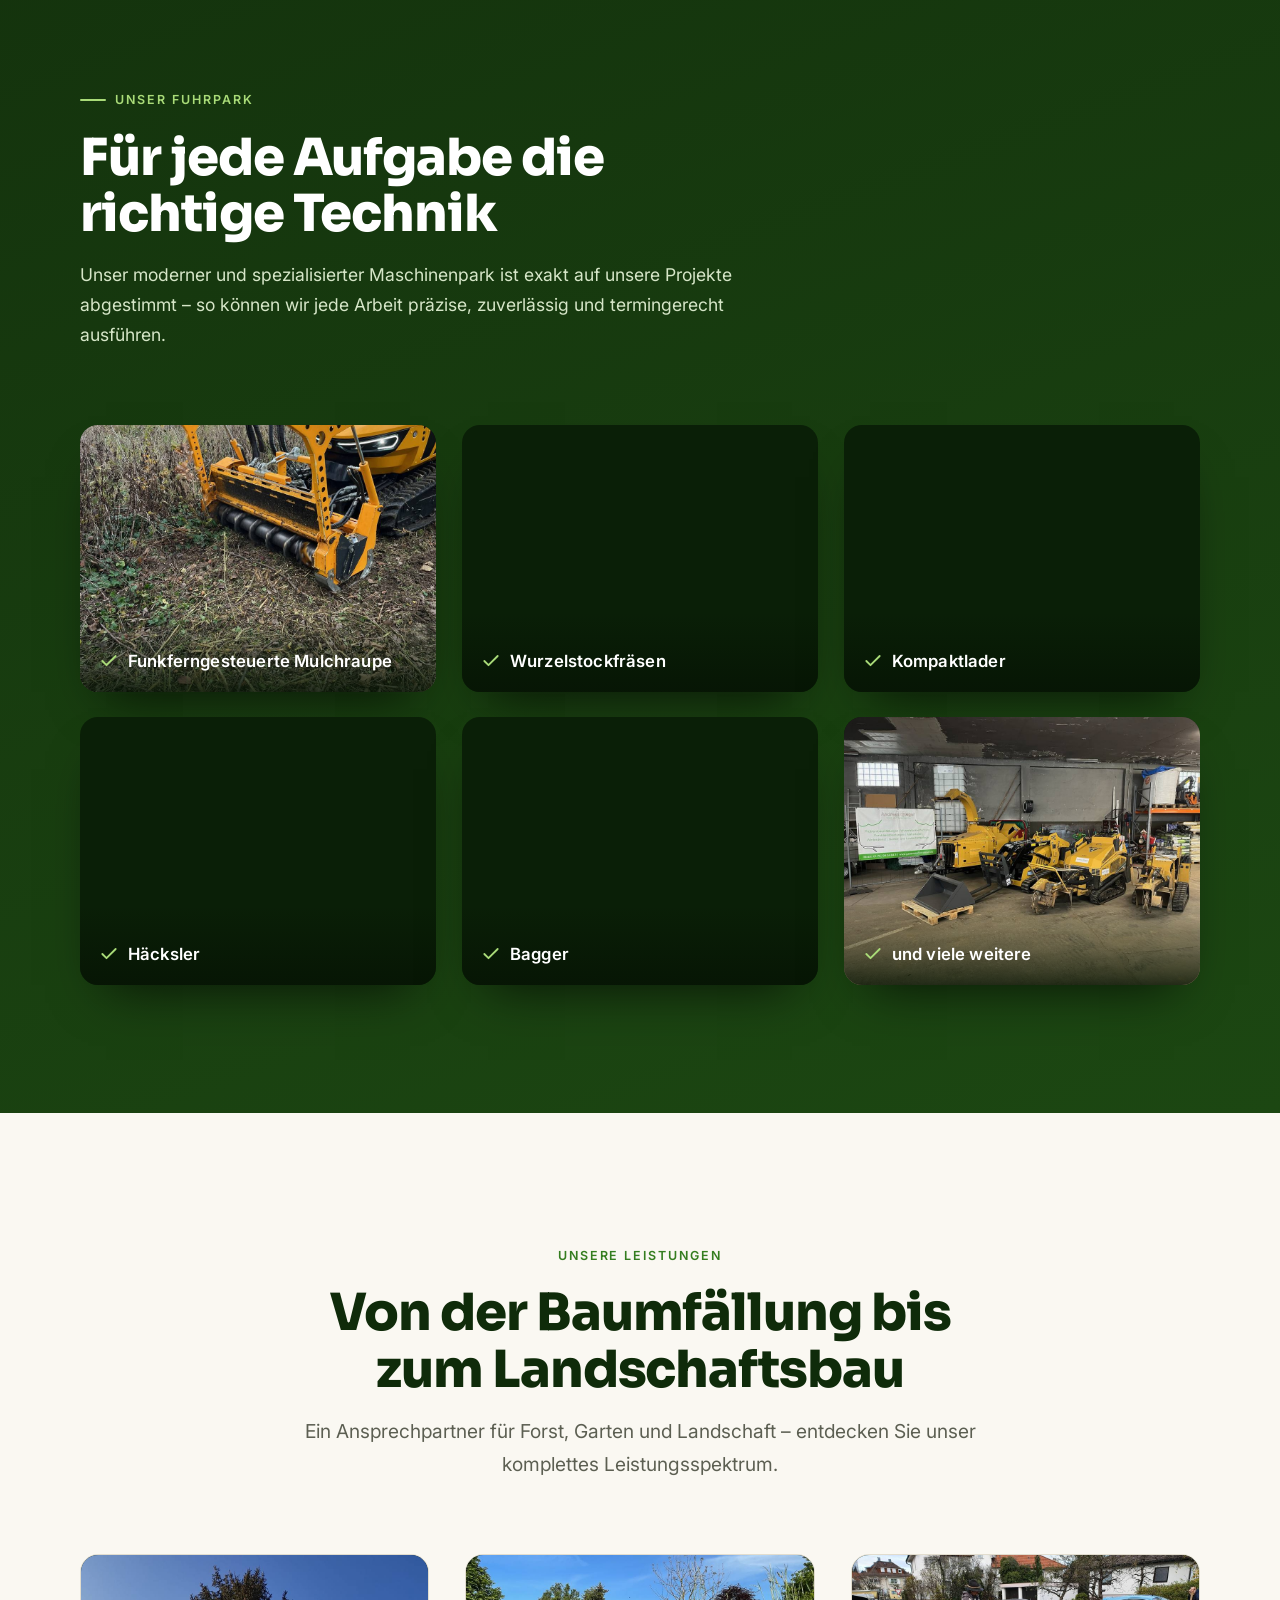
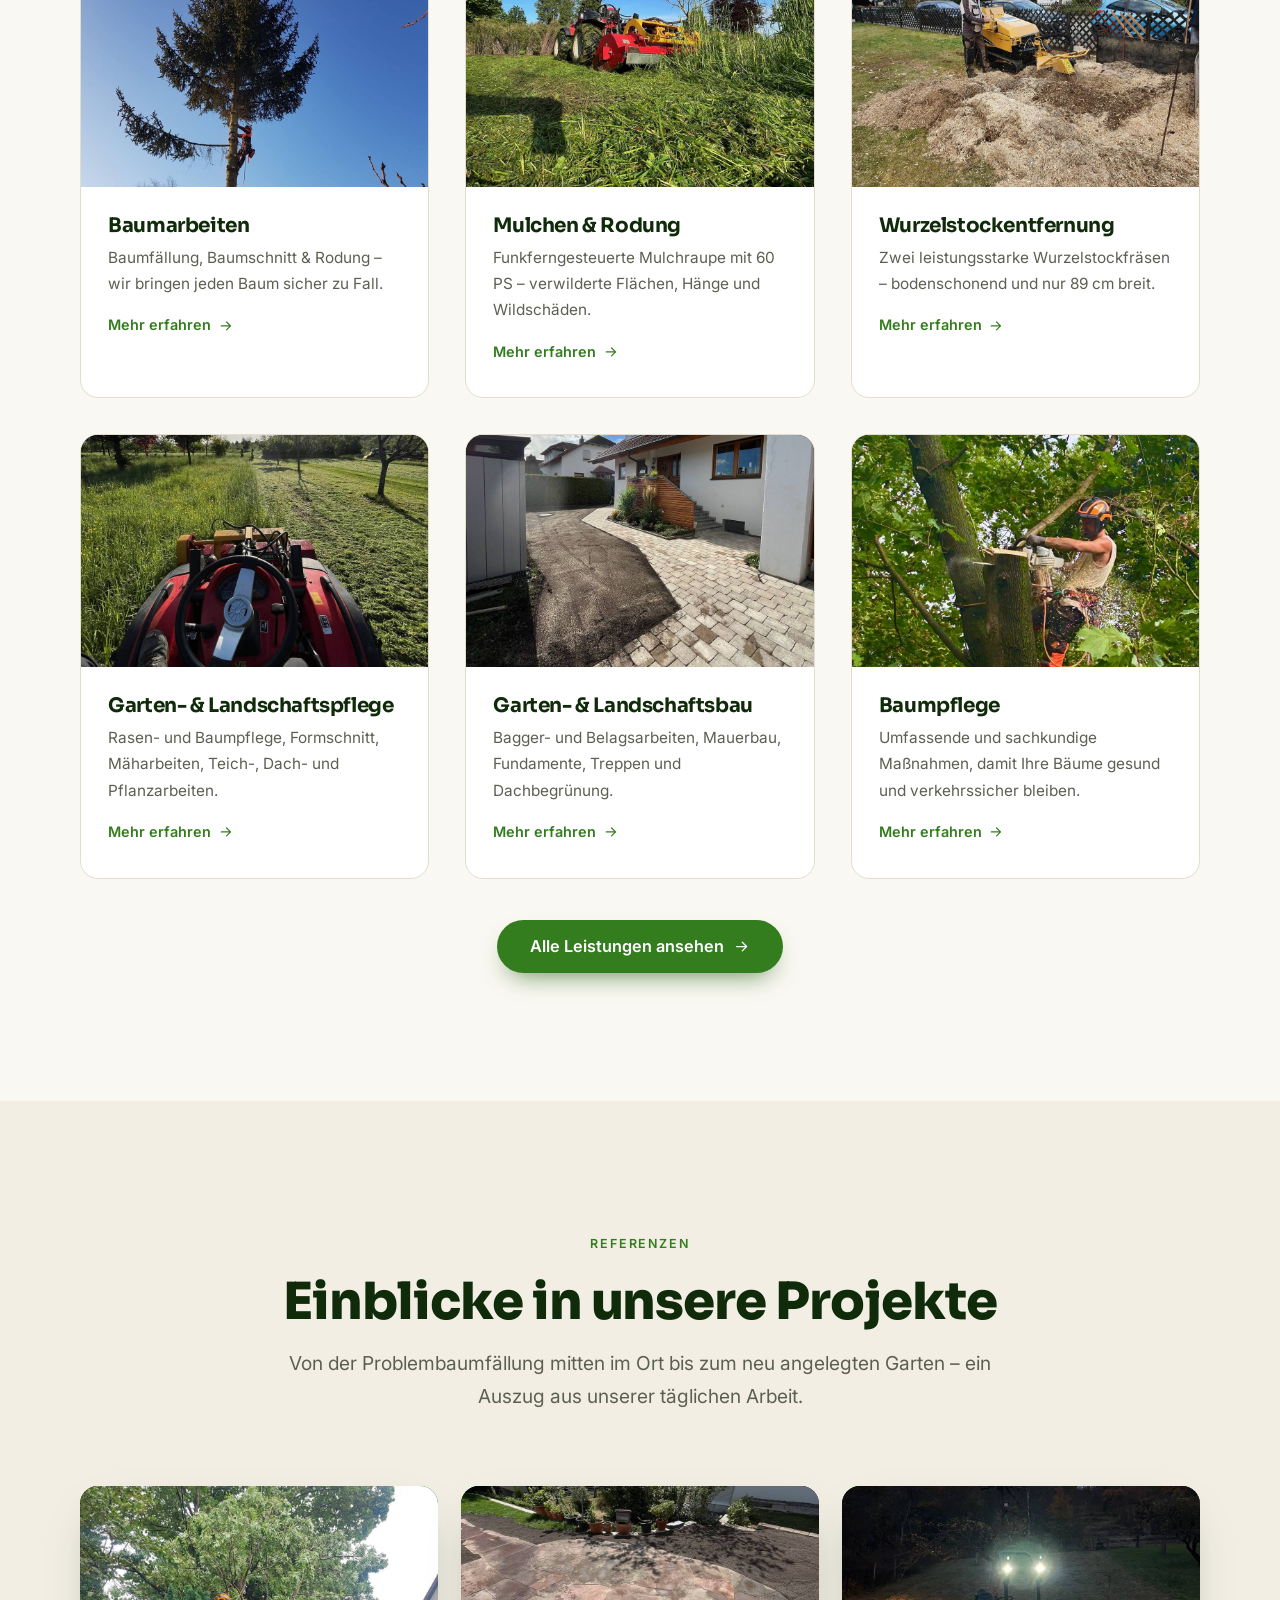
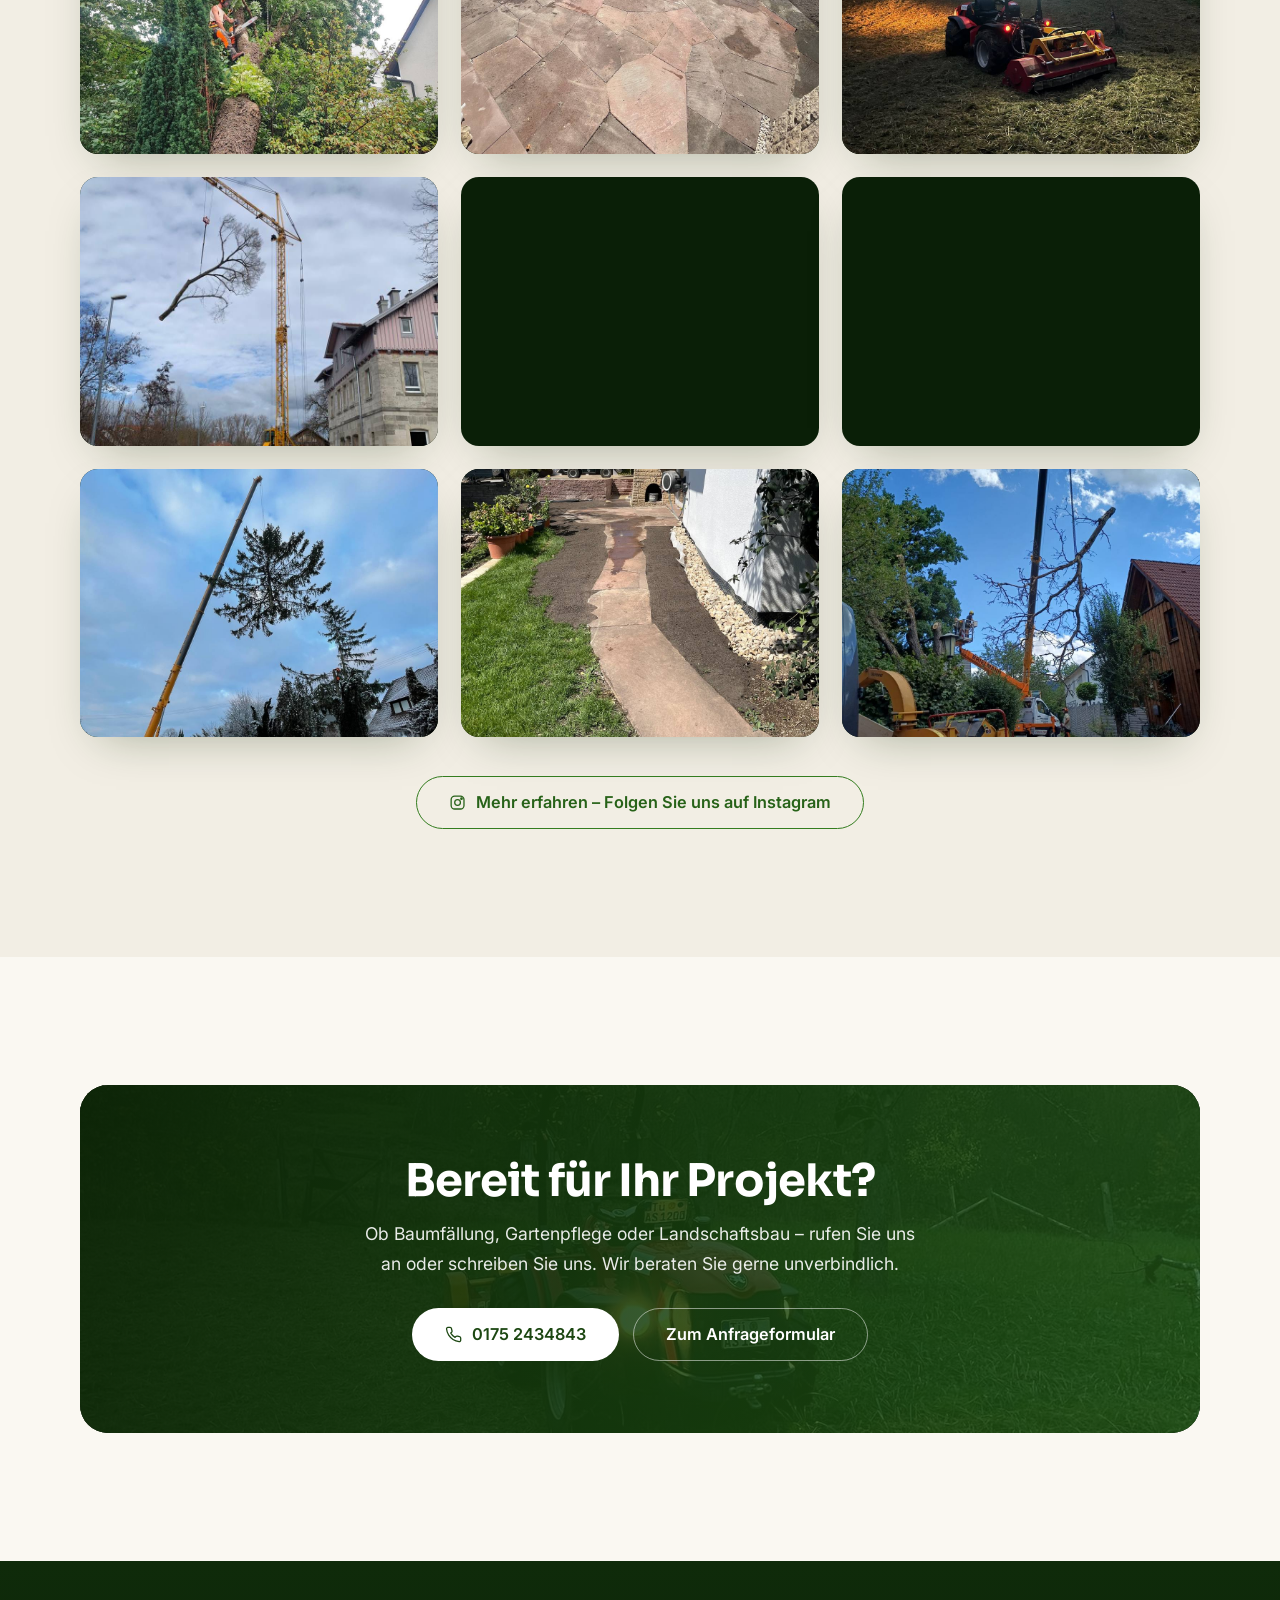
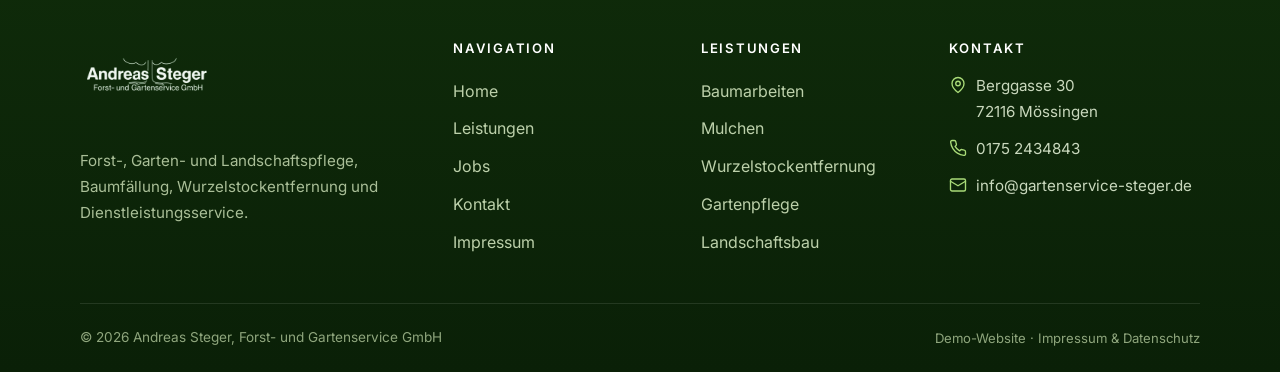
==== commit 1dee5f2d: "Home: replace Baumarbeiten card photo with climber on spruce Co-Authored-By: Claude Opus 5.5 <norepl" ====
--- a/index.html
+++ b/index.html
@@ -163,7 +163,7 @@
     </div>
     <div class="grid grid-3">
       <a class="scard" href="leistungen.html#baumarbeiten" data-reveal>
-        <figure class="media media--photo ratio-3x2"><img class="media__img" src="assets/img/photos/home-baumarbeiten.jpg" alt="Baumfällung mit Kompaktlader und Greifer" loading="lazy" decoding="async"></figure>
+        <figure class="media media--photo ratio-3x2"><img class="media__img" src="assets/img/photos/home-baumarbeiten-kletterer.jpg" alt="Baumkletterer bei der Fällung einer Fichte" loading="lazy" decoding="async"></figure>
         <div class="scard__body">
           <h3>Baumarbeiten</h3>
           <p>Baumfällung, Baumschnitt &amp; Rodung – wir bringen jeden Baum sicher zu Fall.</p>
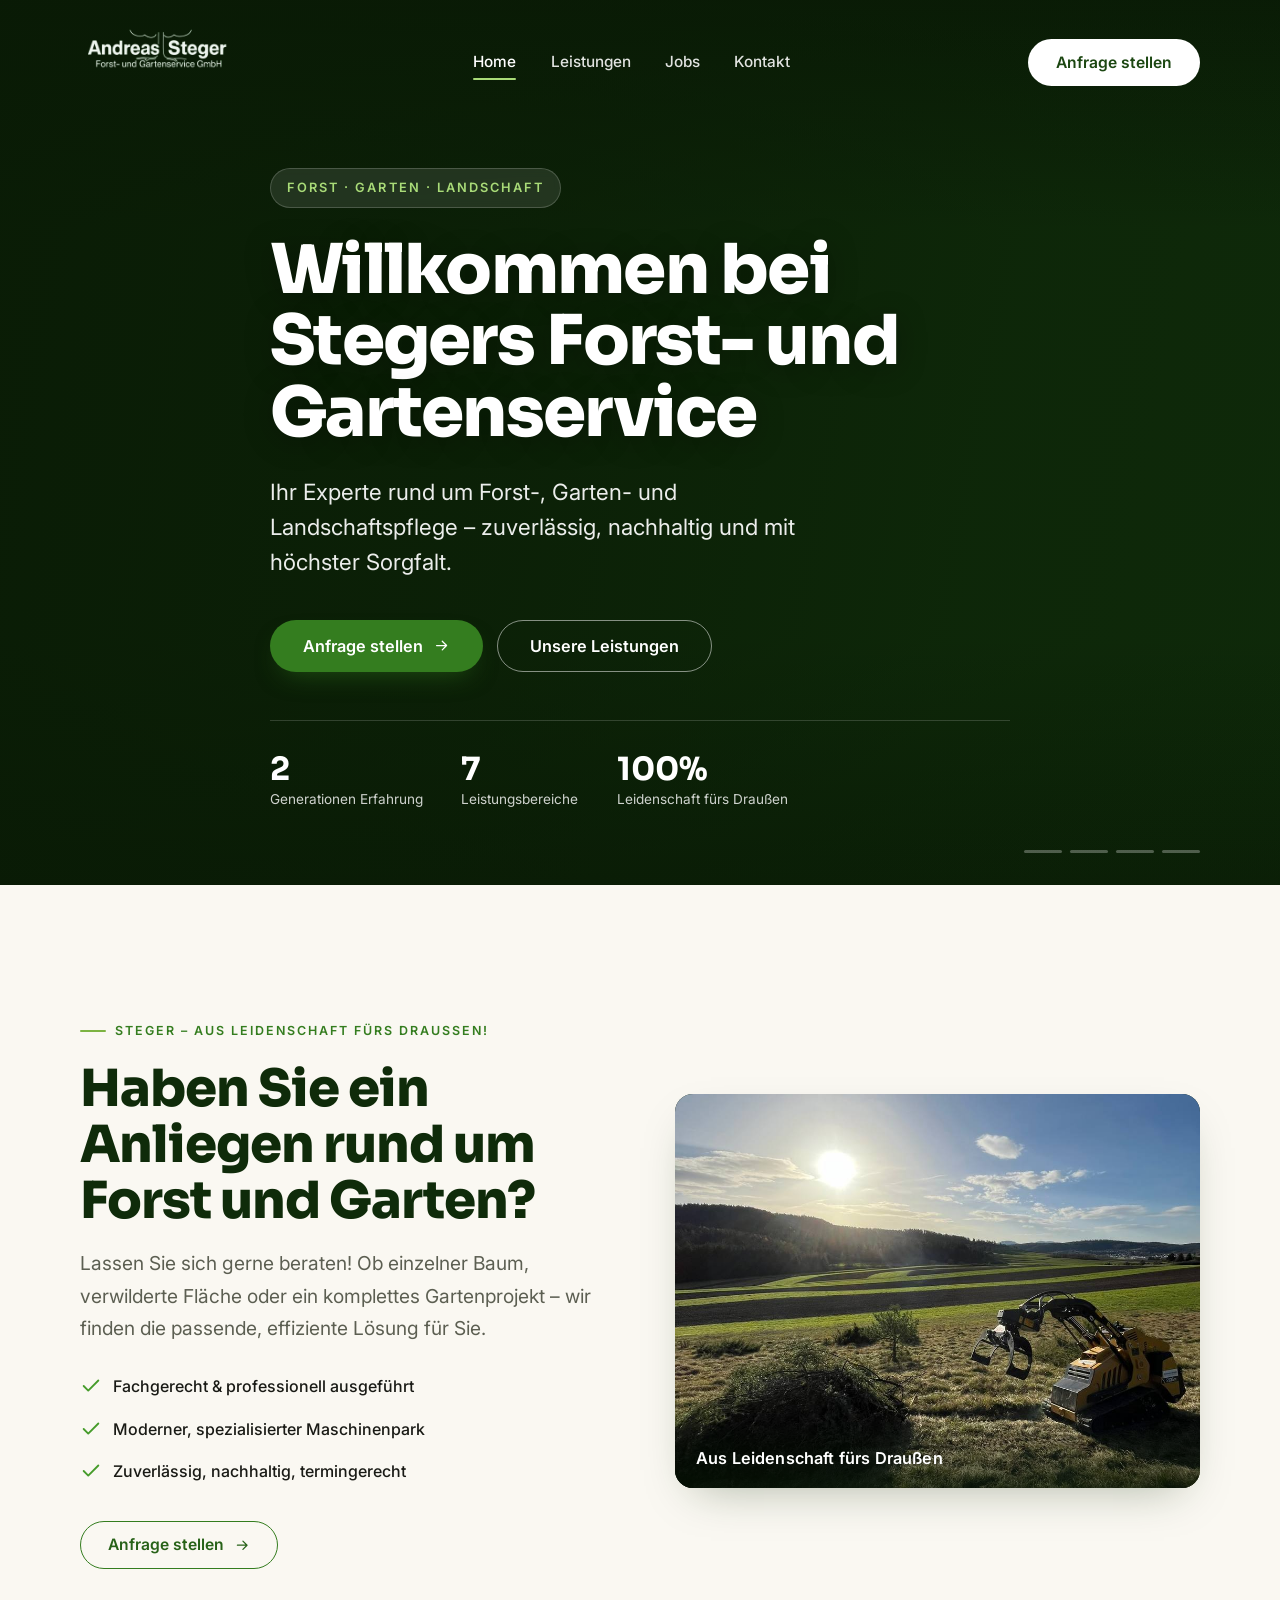
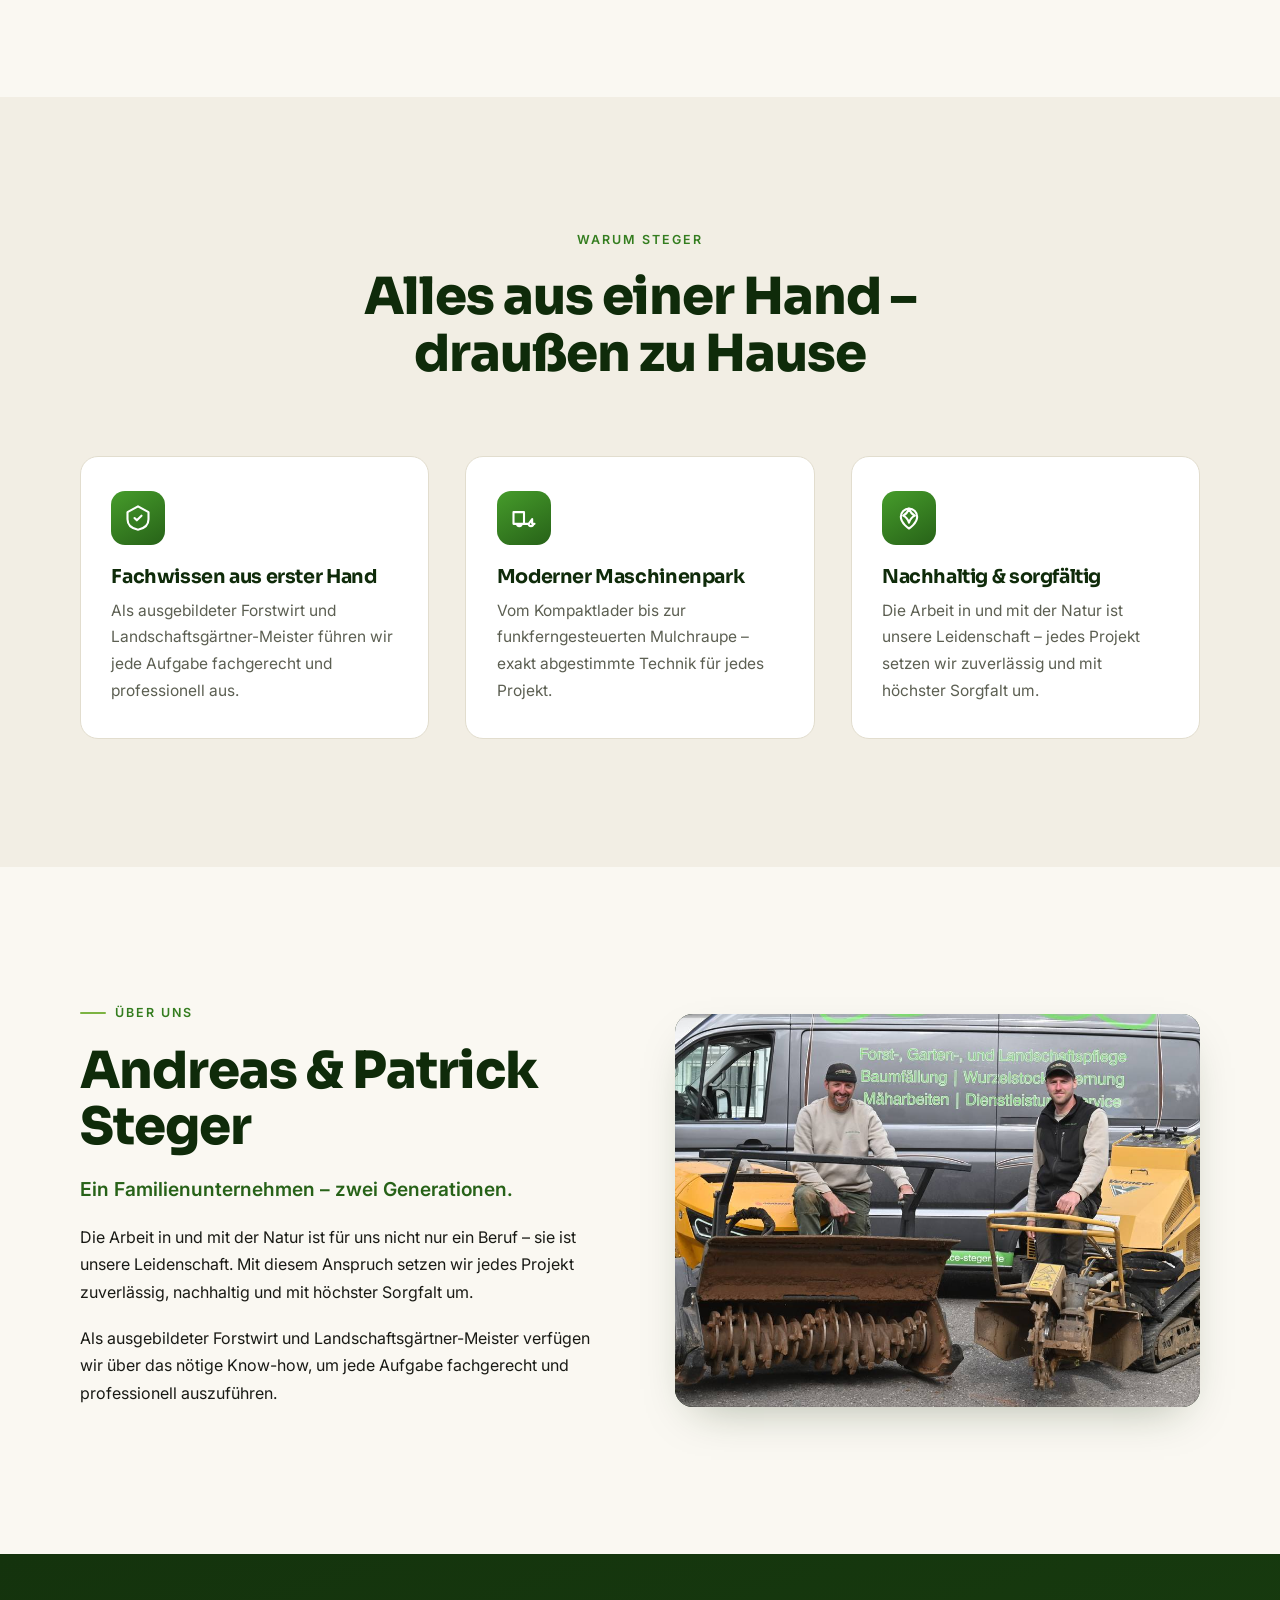
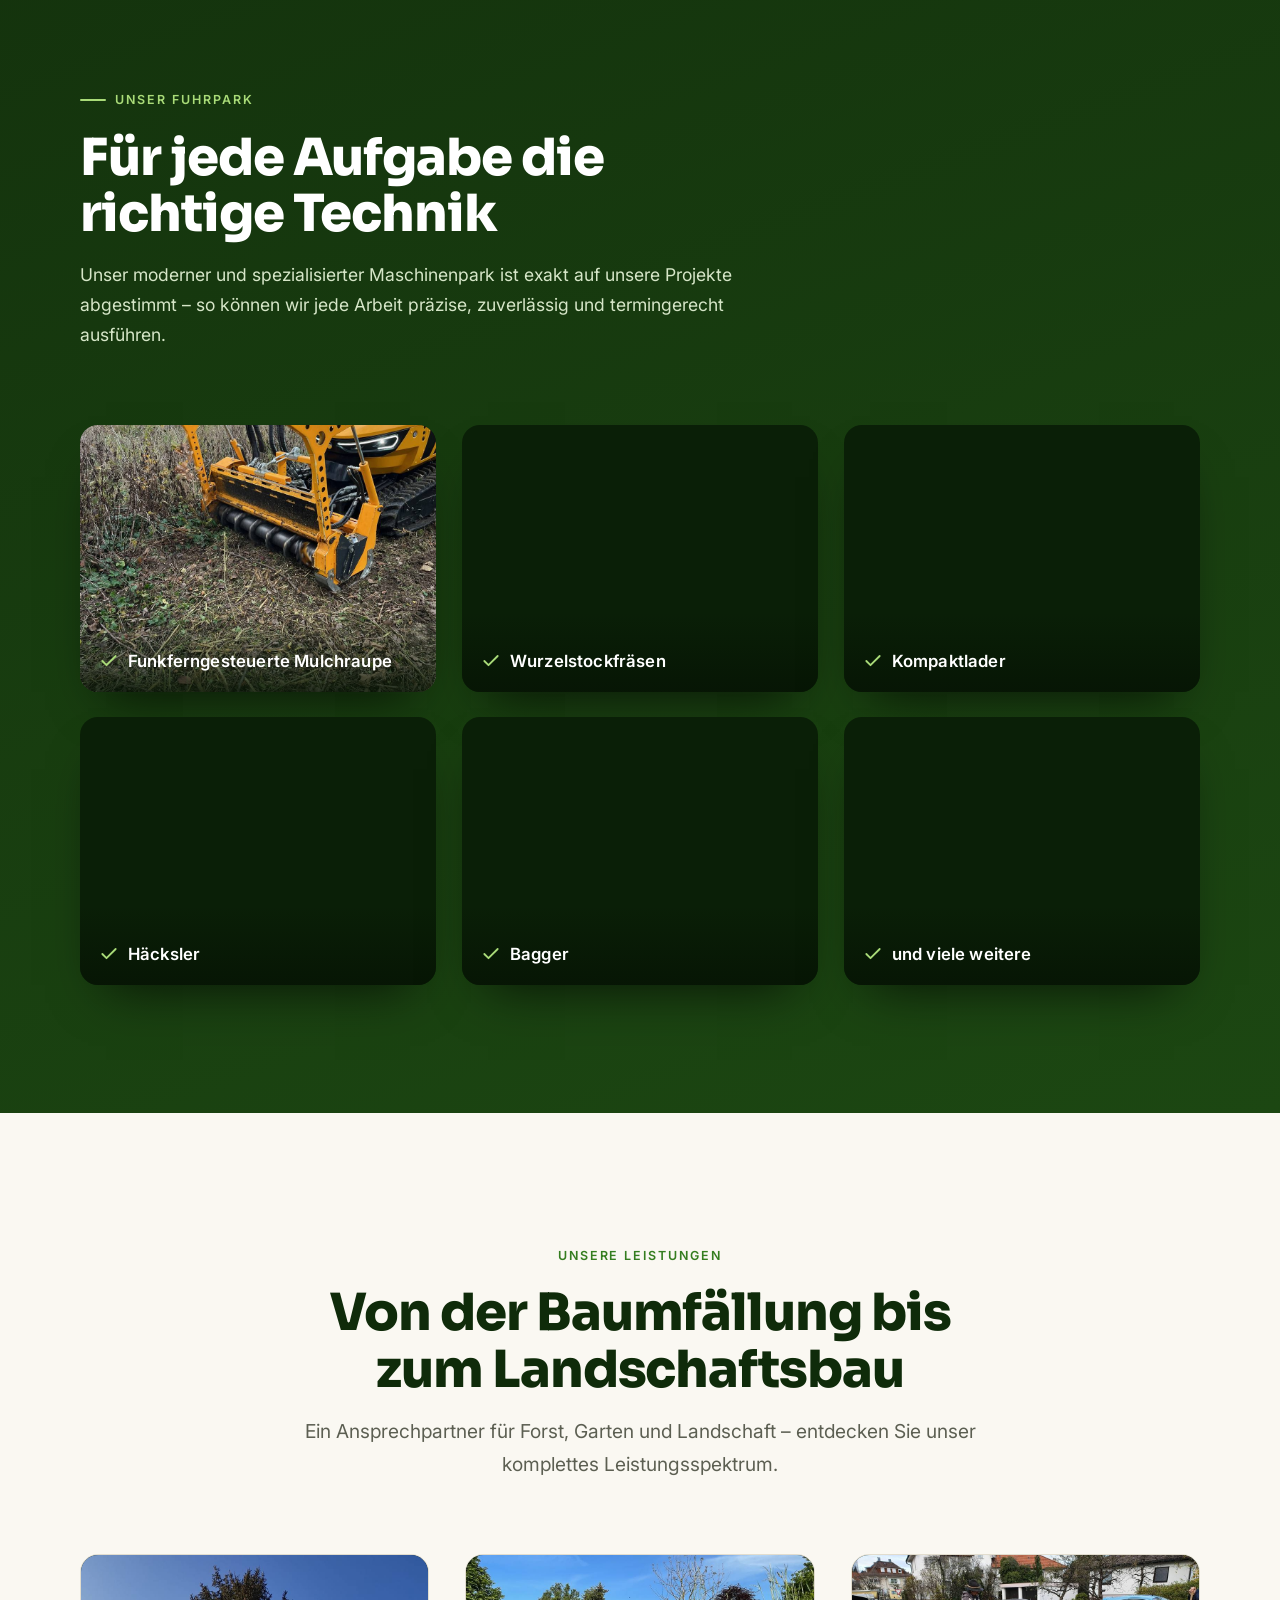
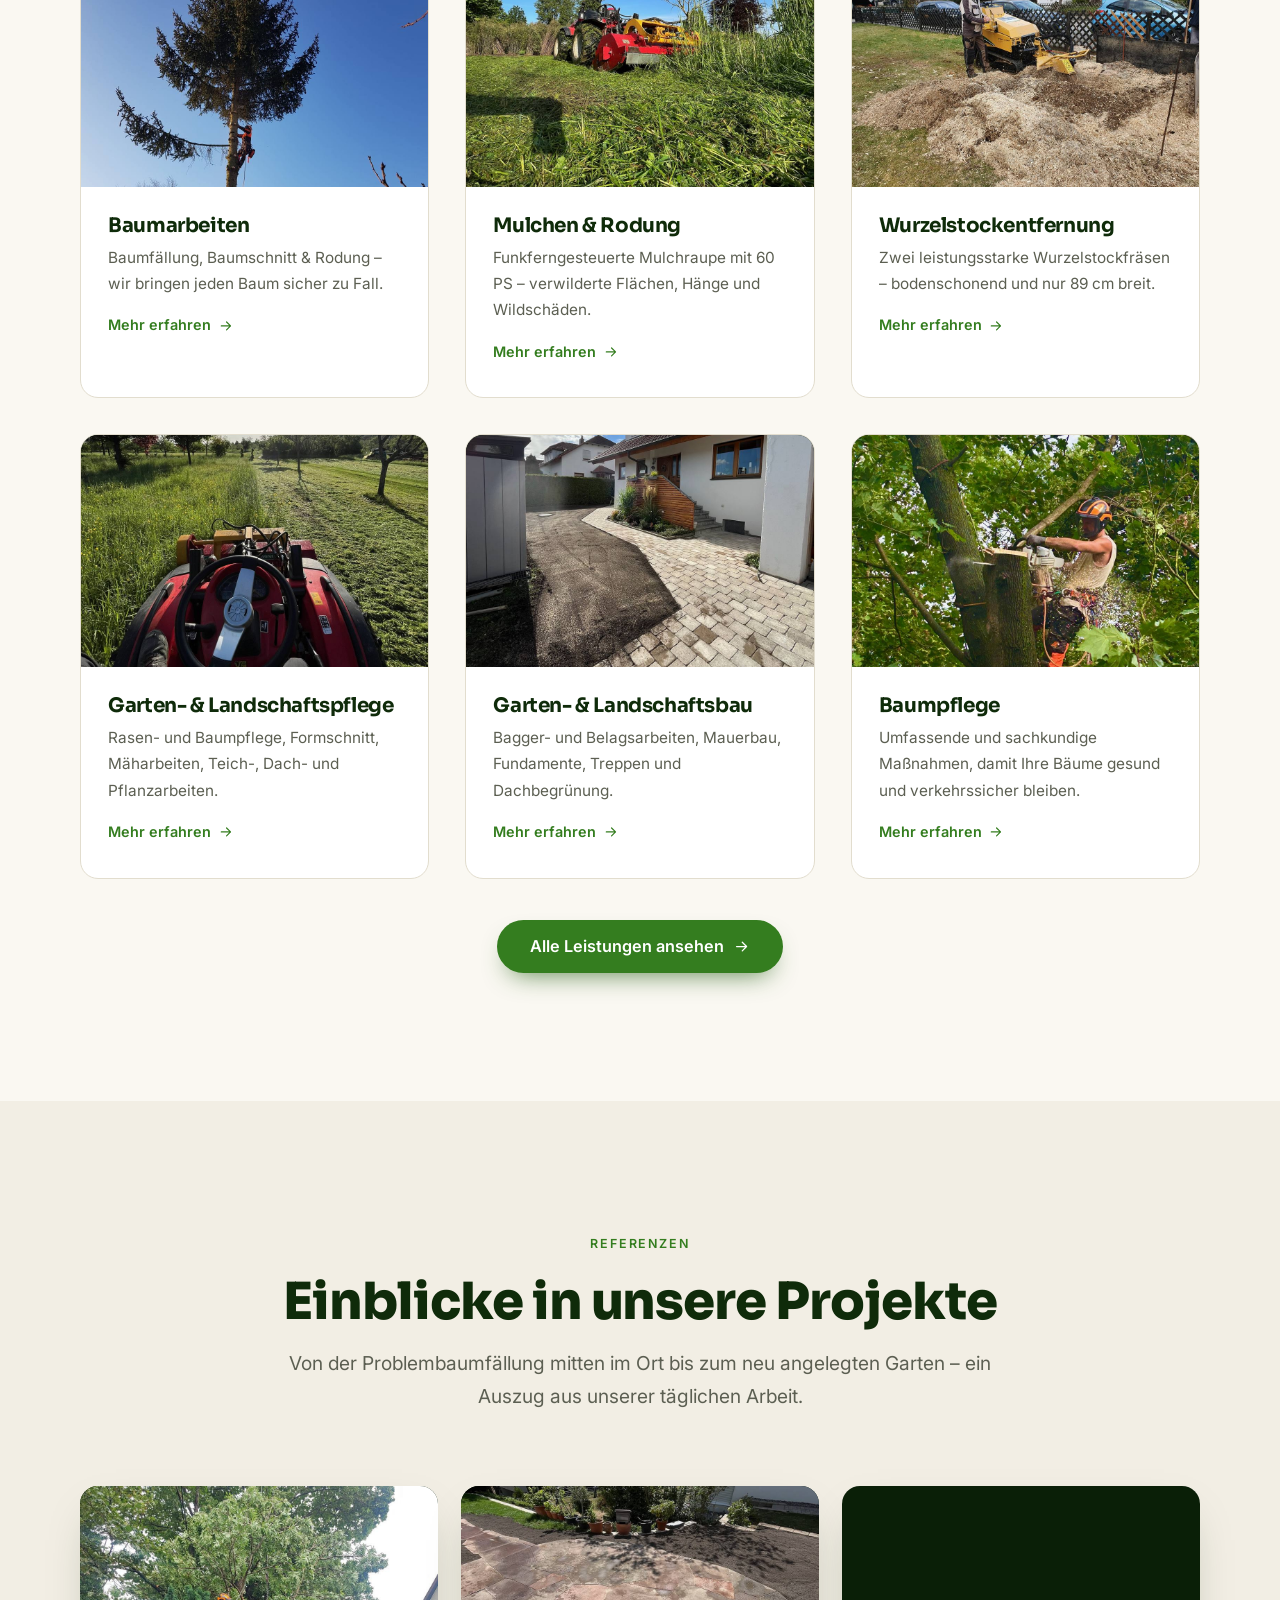
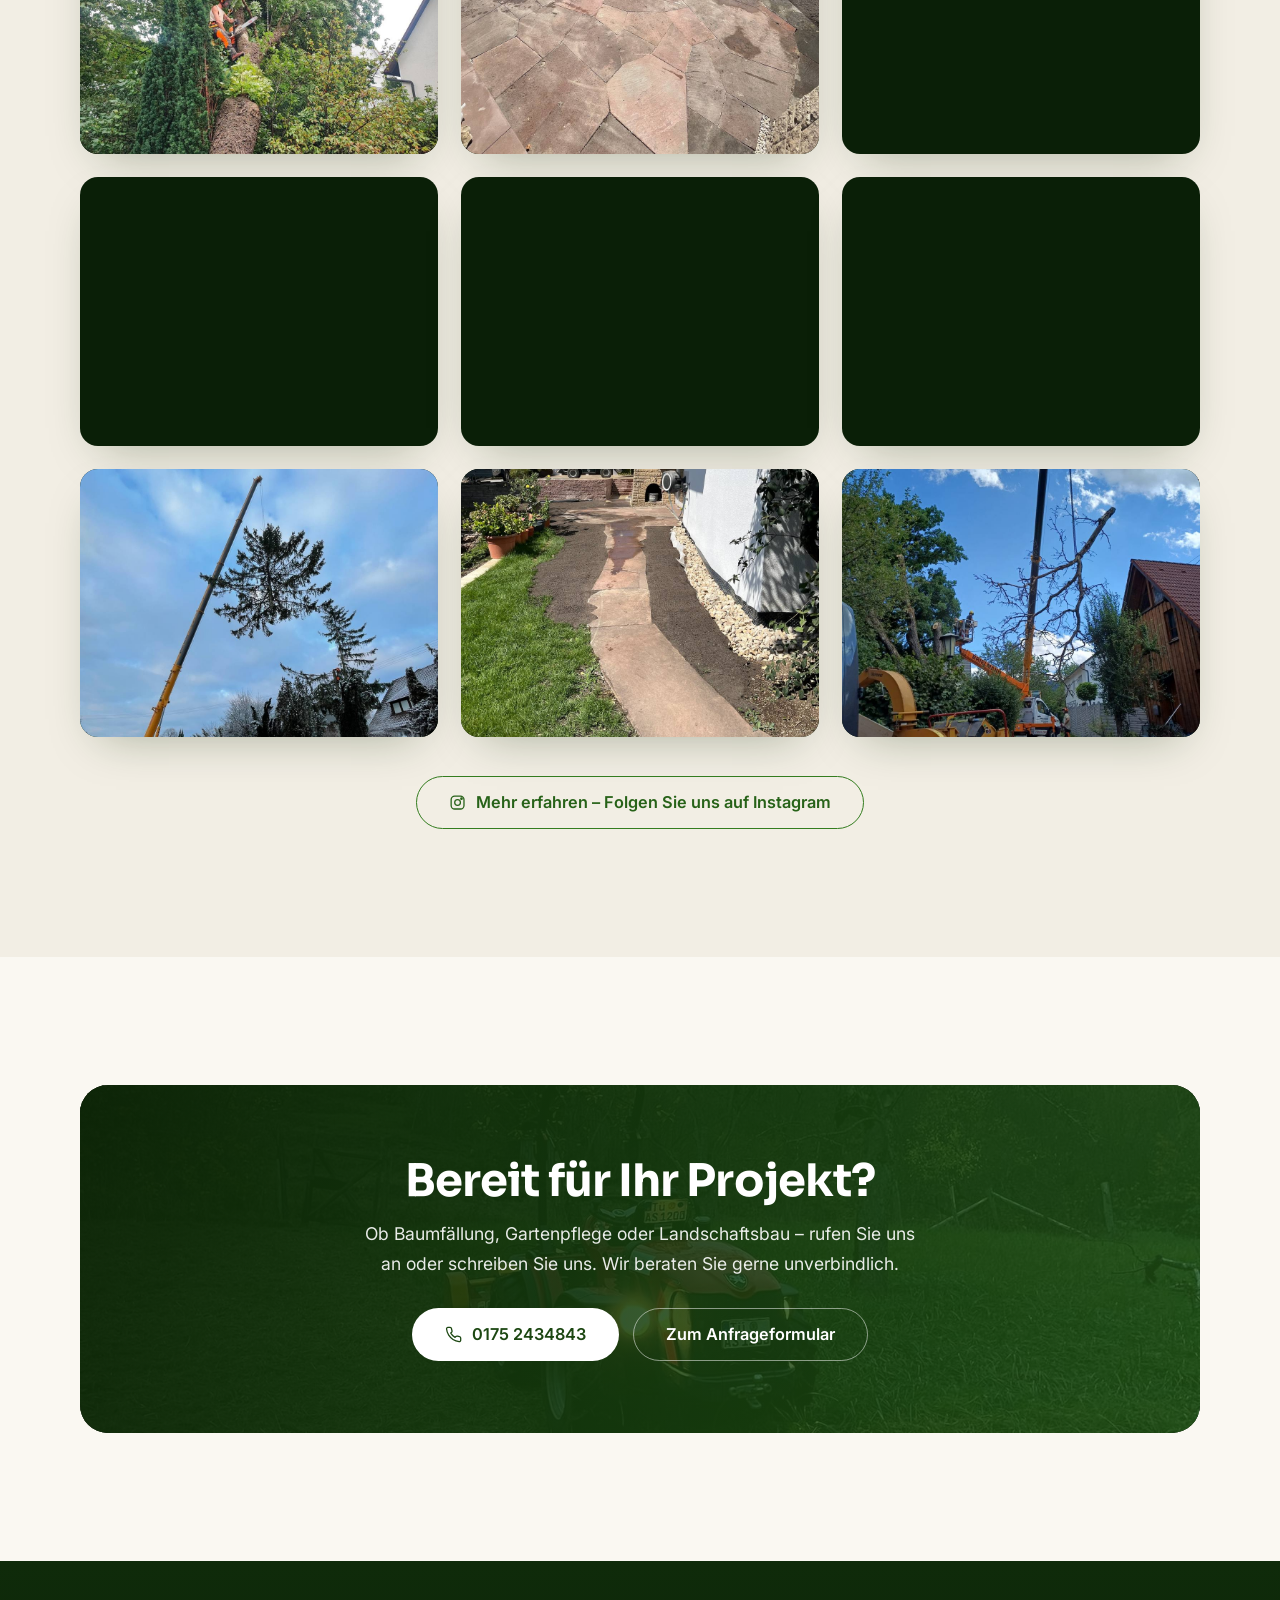
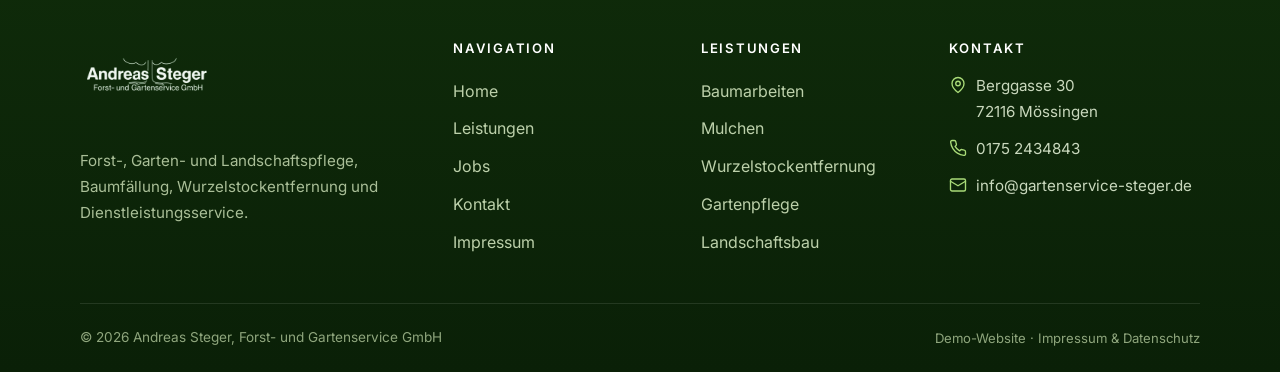
==== commit 71b0d7ee: "Leistungen: vivid header photo, lighter photo-hero shade - Header: tree surgeon in a sunlit green cr" ====
--- a/index.html
+++ b/index.html
@@ -6,7 +6,7 @@
 <title>Andreas Steger – Forst- und Gartenservice GmbH | Mössingen</title>
 <meta name="description" content="Ihr Experte rund um Forst-, Garten- und Landschaftspflege. Baumfällung, Baumpflege, Rodung, Mulchen, Wurzelstockentfernung und Garten- und Landschaftsbau aus Mössingen.">
 <link rel="icon" href="assets/img/favicon.svg" type="image/svg+xml">
-<link rel="stylesheet" href="assets/css/style.css?v=20261013-2">
+<link rel="stylesheet" href="assets/css/style.css?v=20261013-3">
 </head>
 <body>
 <a class="skip" href="#main">Zum Inhalt springen</a>
@@ -309,7 +309,7 @@
   </div>
 </footer>
 
-<script src="assets/js/main.js?v=20261013-2"></script>
+<script src="assets/js/main.js?v=20261013-3"></script>
 <!-- WEBUNDO Analytics -->
 <script src="https://analytics.laendle-digital.com/tracker.js" data-website-id="steger_gartenservice" defer></script>
 </body>
--- a/assets/css/style.css
+++ b/assets/css/style.css
@@ -511,3 +511,8 @@
 
 /* consistent spacing between section headings and the following text */
 h2.h2 + p, h3.h3 + p{margin-top:1.1rem}
+
+/* photo heroes: lighter on the right so the photo shows, dark enough behind the text */
+.hero--photo .hero__scrim{background:
+  linear-gradient(100deg,rgba(9,26,5,.88) 0%,rgba(9,26,5,.62) 42%,rgba(9,26,5,.24) 74%,rgba(9,26,5,.1) 100%),
+  linear-gradient(180deg,rgba(6,18,3,.6) 0%,rgba(6,18,3,0) 26%,rgba(6,18,3,0) 72%,rgba(6,18,3,.45) 100%)}
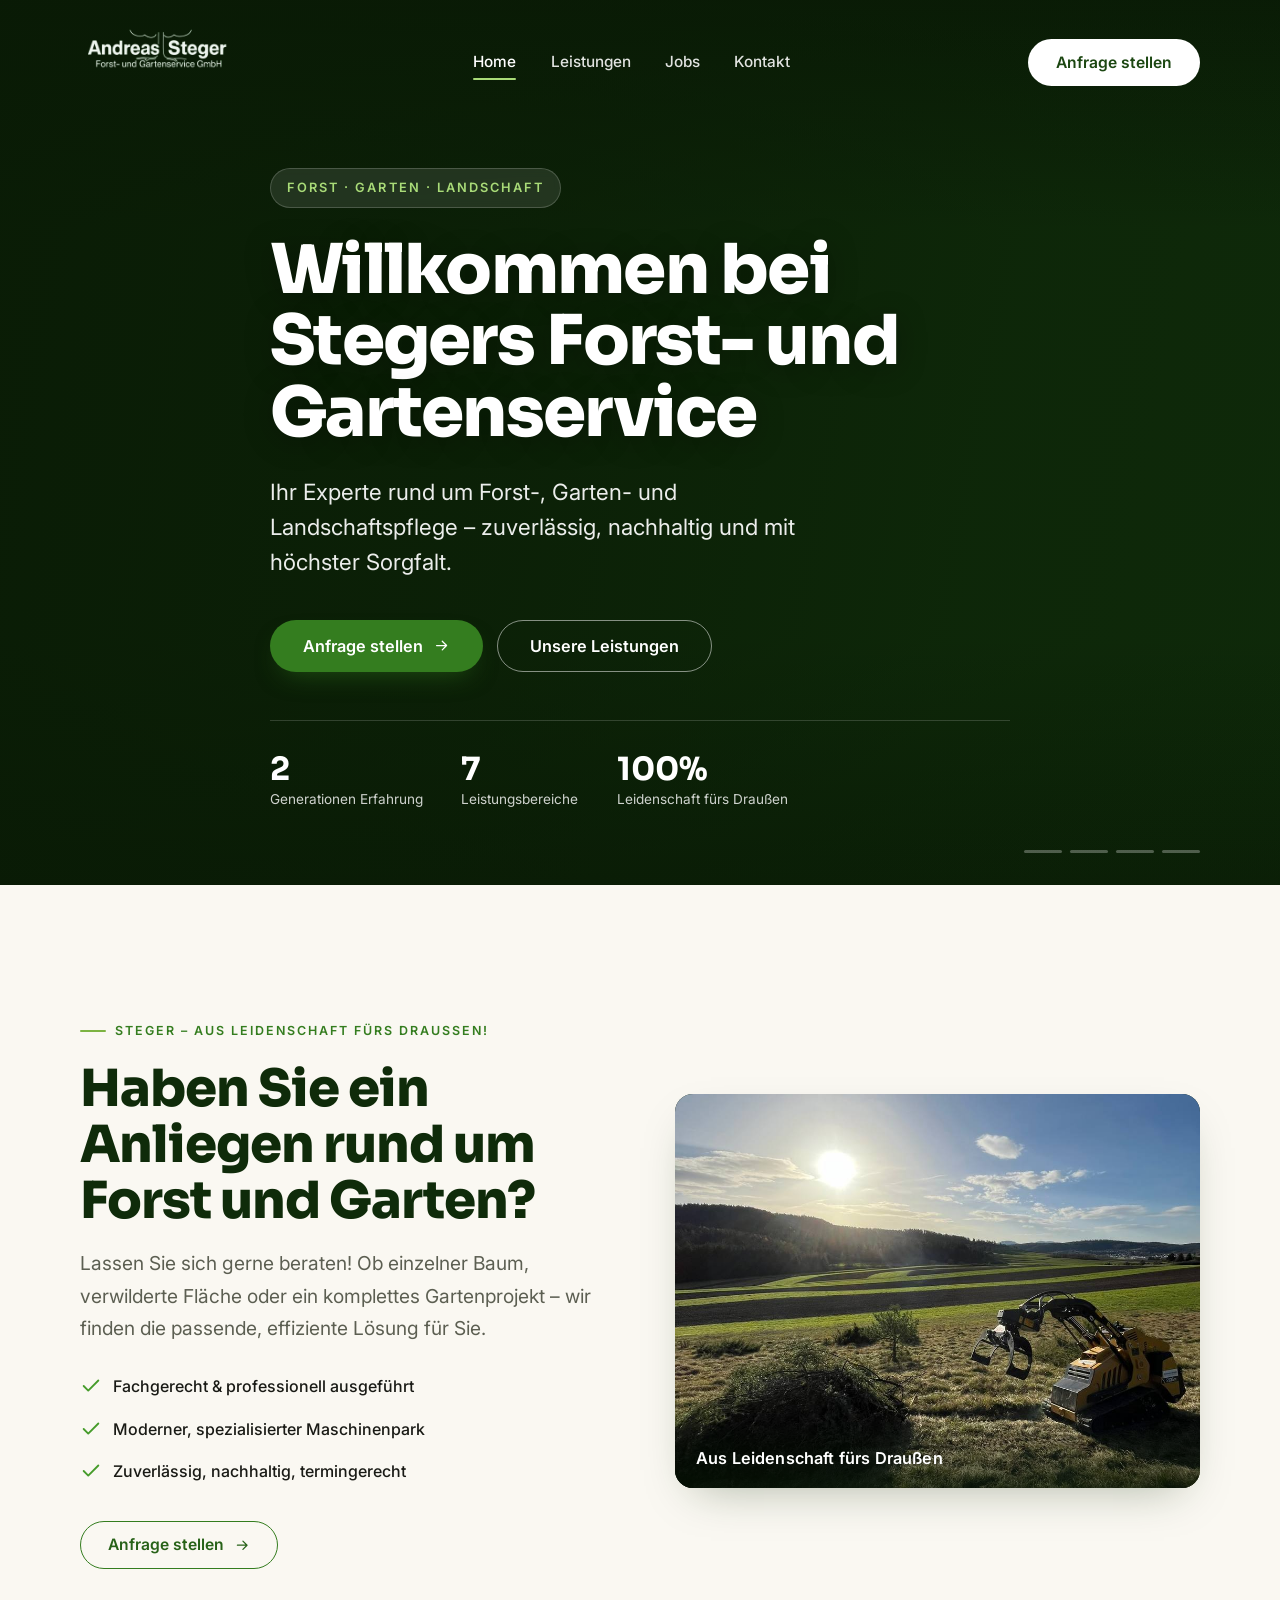
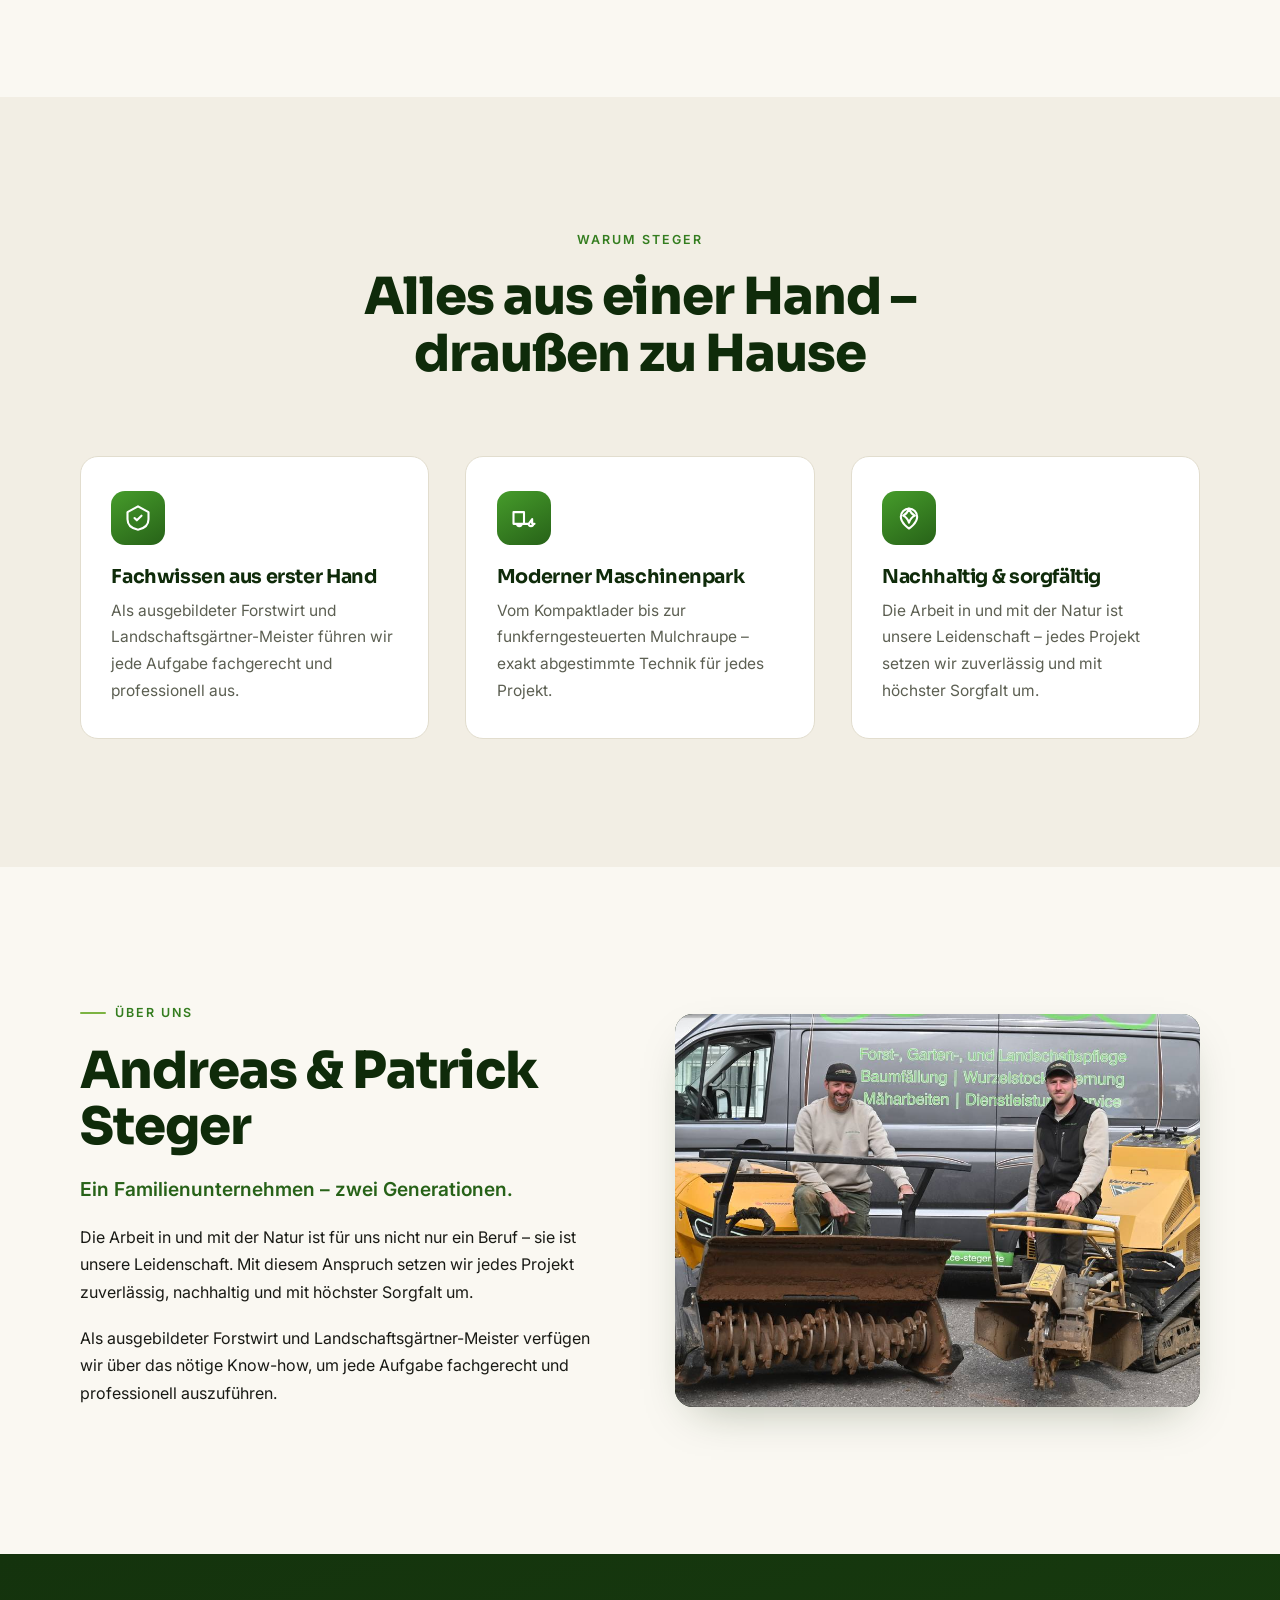
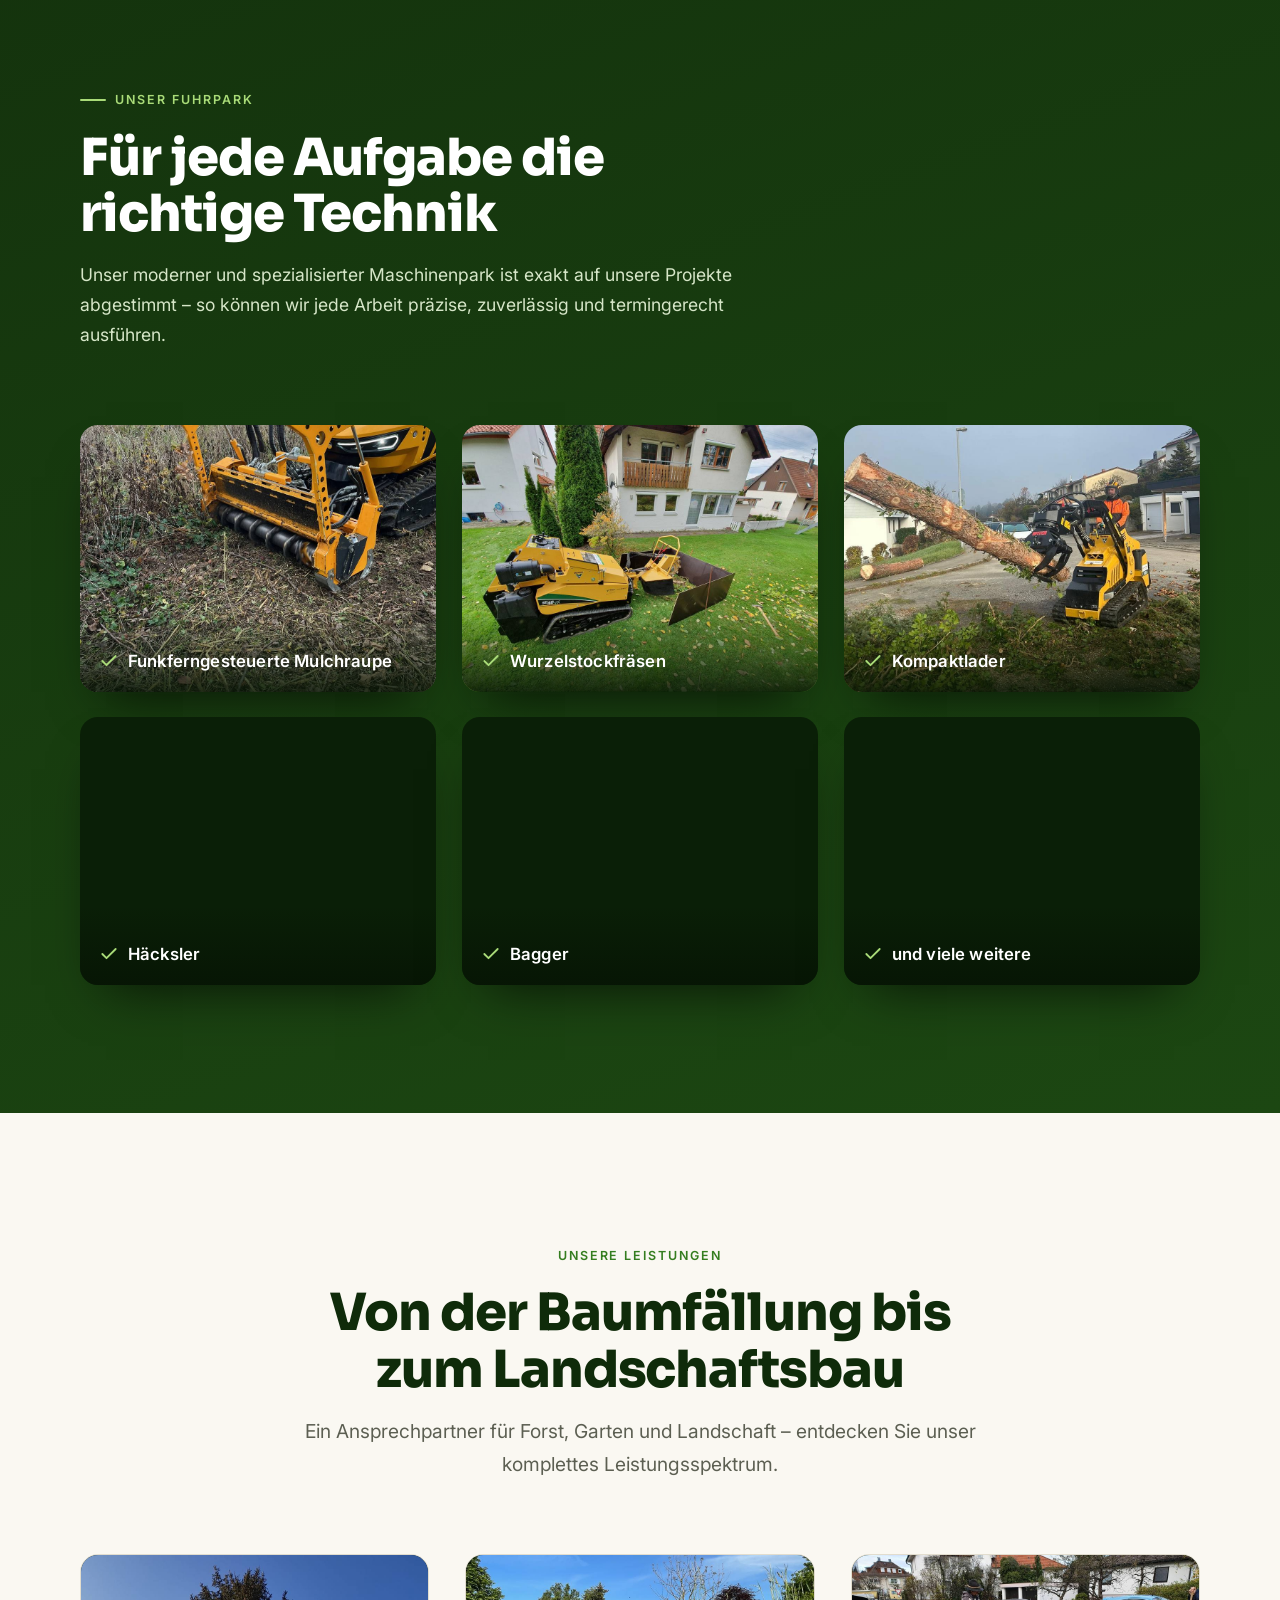
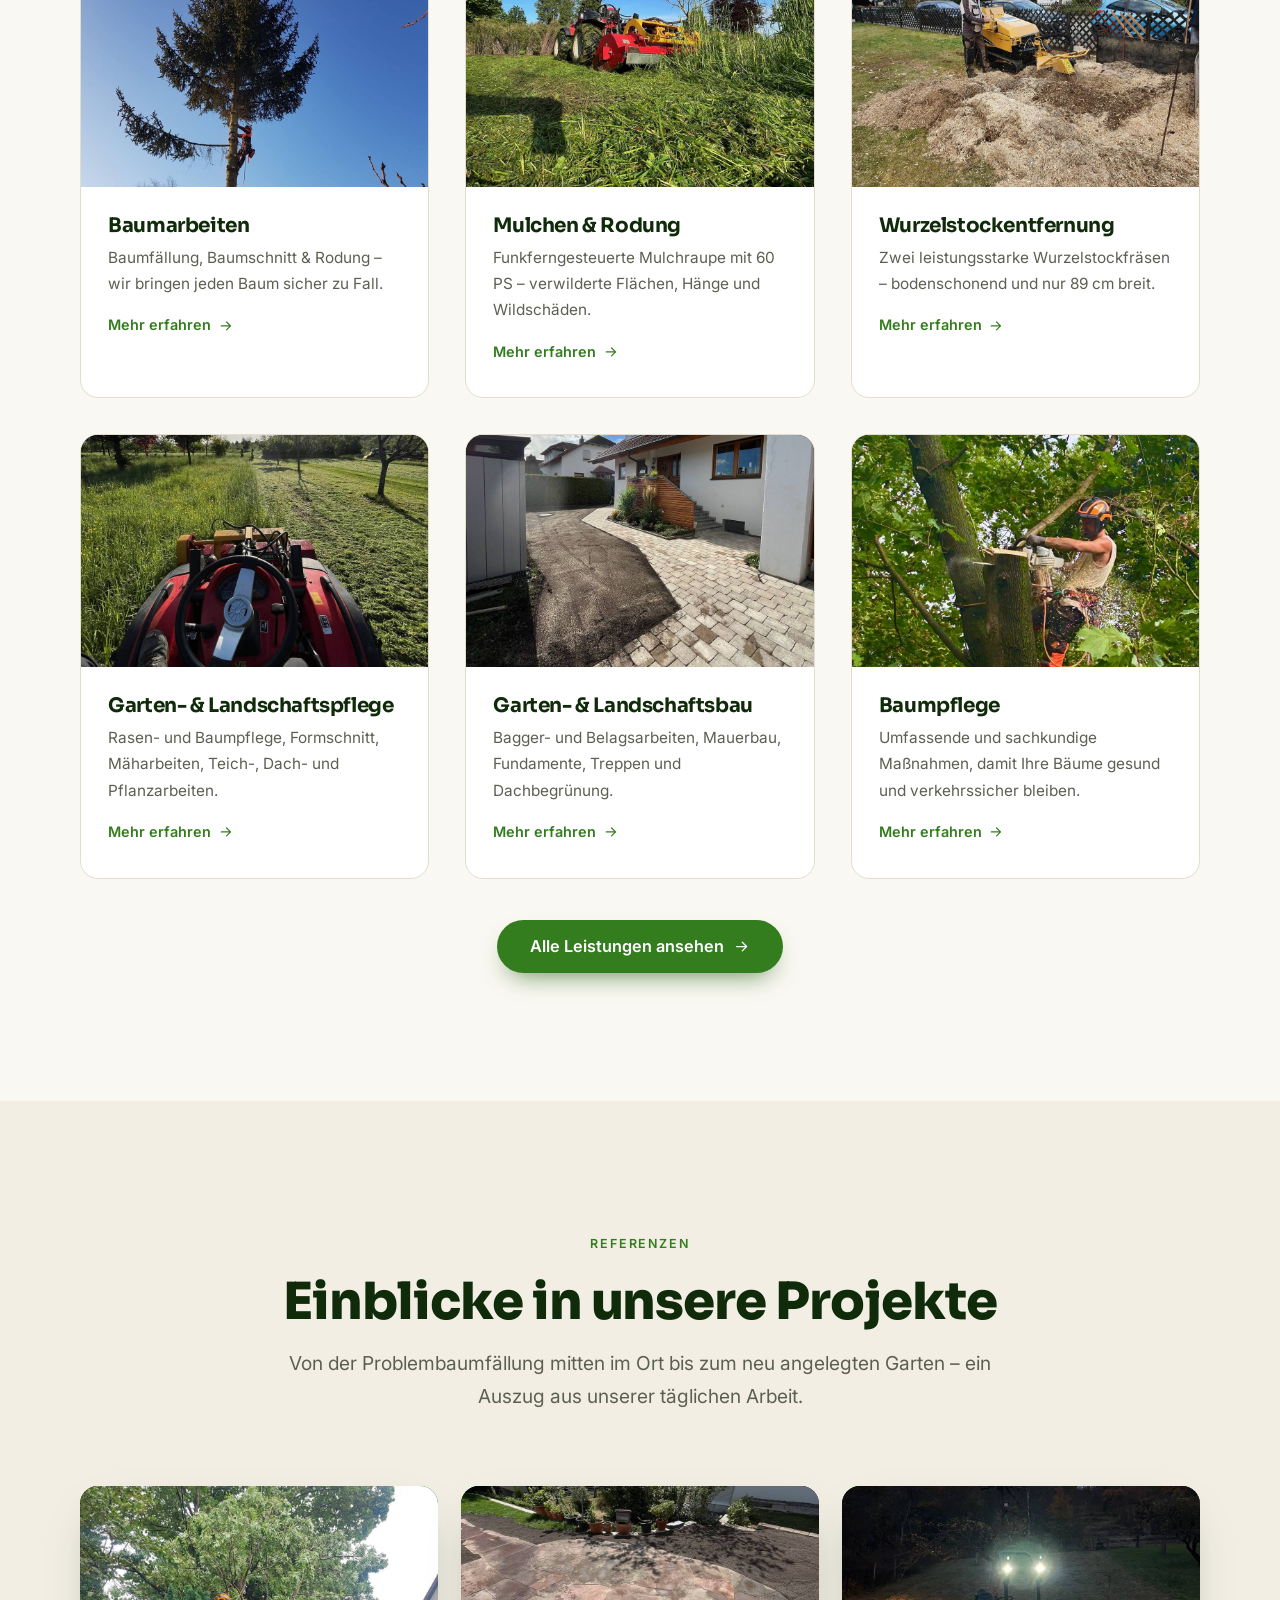
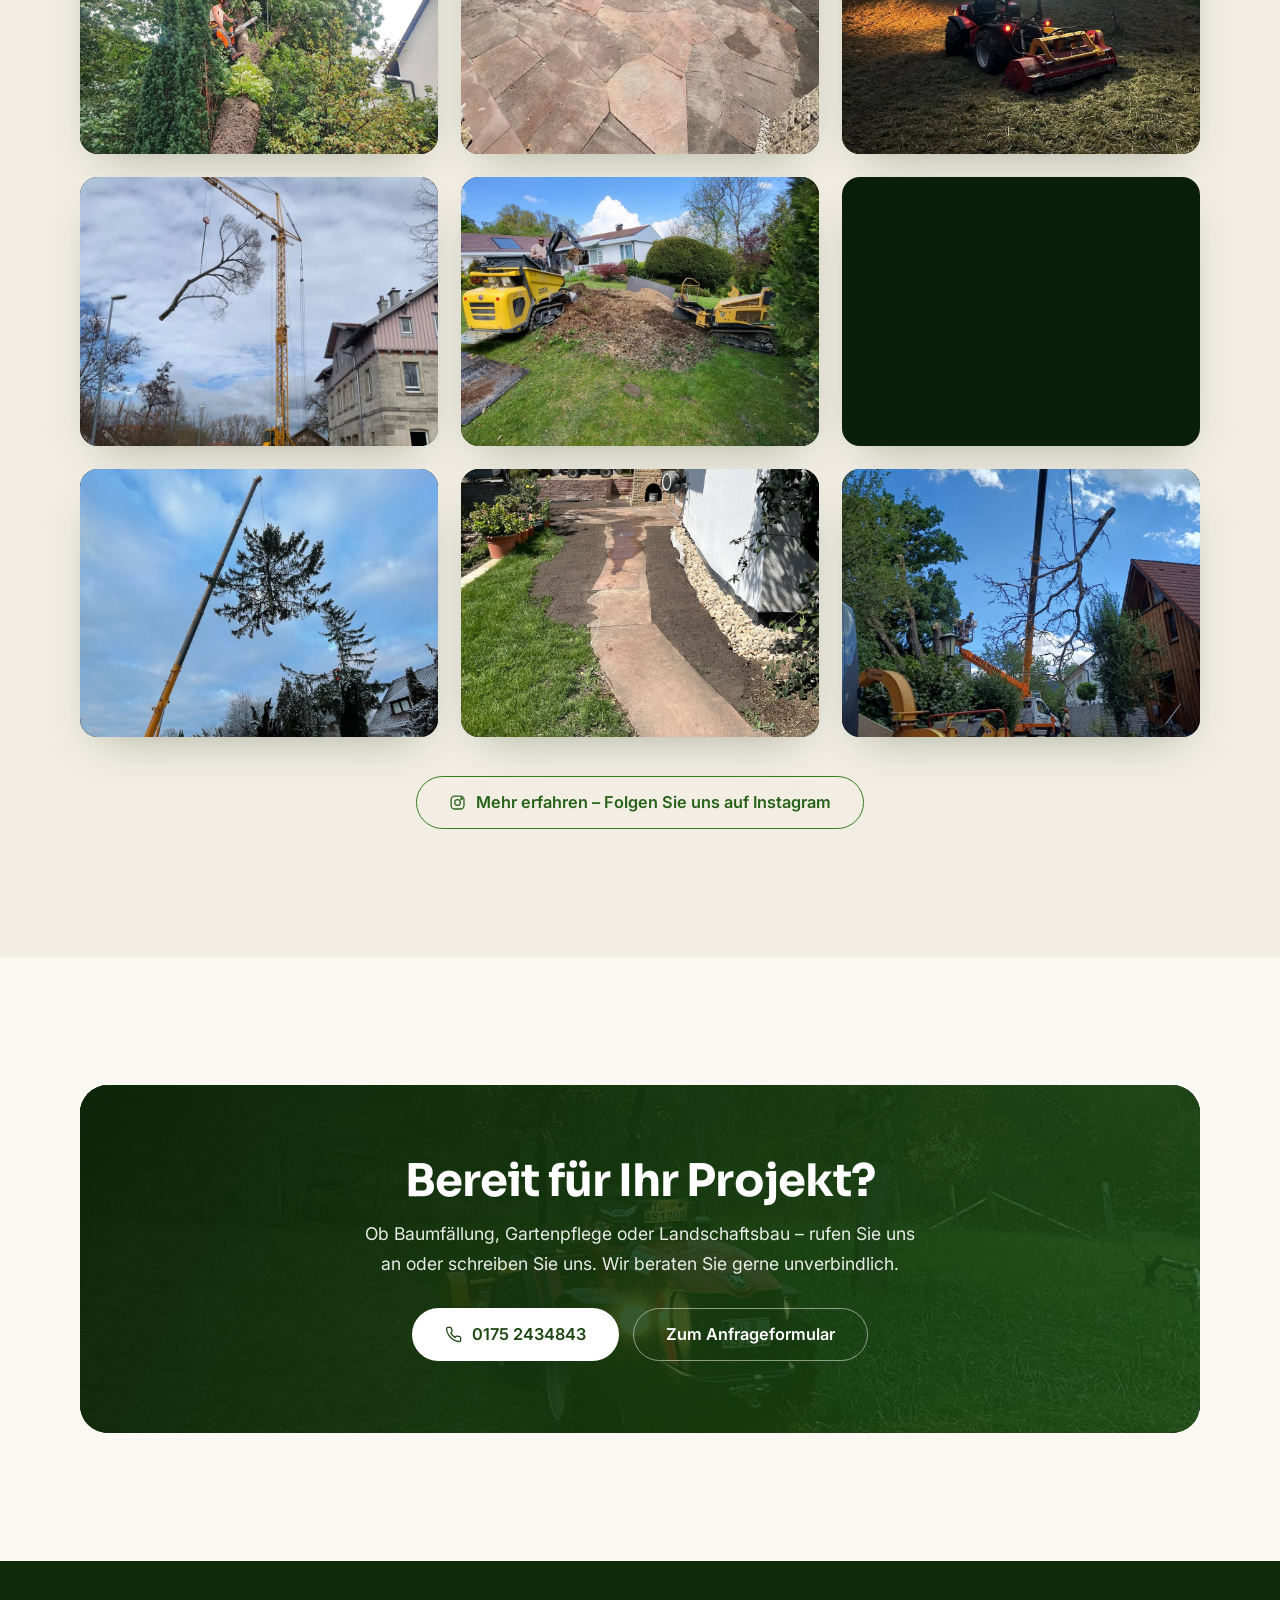
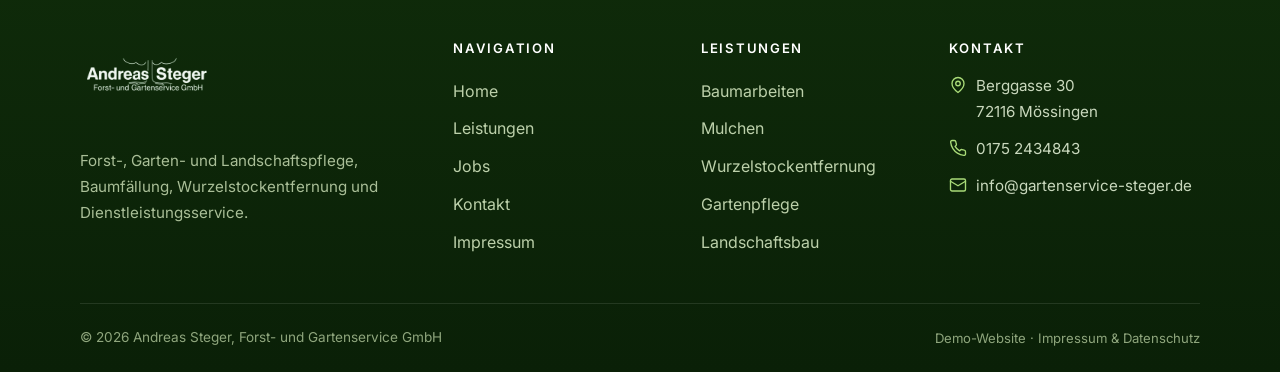
==== commit cb485be7: "Leistungen: add Vorher/Nachher labels to Wildschäden card Co-Authored-By: Claude Opus 5.5 <noreply@a" ====
--- a/index.html
+++ b/index.html
@@ -6,7 +6,7 @@
 <title>Andreas Steger – Forst- und Gartenservice GmbH | Mössingen</title>
 <meta name="description" content="Ihr Experte rund um Forst-, Garten- und Landschaftspflege. Baumfällung, Baumpflege, Rodung, Mulchen, Wurzelstockentfernung und Garten- und Landschaftsbau aus Mössingen.">
 <link rel="icon" href="assets/img/favicon.svg" type="image/svg+xml">
-<link rel="stylesheet" href="assets/css/style.css?v=20261013-3">
+<link rel="stylesheet" href="assets/css/style.css?v=20261013-4">
 </head>
 <body>
 <a class="skip" href="#main">Zum Inhalt springen</a>
--- a/assets/css/style.css
+++ b/assets/css/style.css
@@ -158,6 +158,9 @@
 .media__tag{position:absolute;top:.9rem;left:.9rem;z-index:3;font-size:.68rem;font-weight:600;letter-spacing:.1em;
   text-transform:uppercase;color:rgba(255,255,255,.82);background:rgba(255,255,255,.16);
   backdrop-filter:blur(4px);padding:.32rem .6rem;border-radius:100px}
+/* before/after collage labels (image split at 50%) */
+.media__tag--ba{color:#fff;background:rgba(6,20,4,.5)}
+.media__tag--after{left:calc(50% + .9rem)}
 .media__img{position:absolute;inset:0;width:100%;height:100%;object-fit:cover;z-index:2;display:block}
 .media--photo{background:#0a1f07}
 .media--photo::before{display:none}
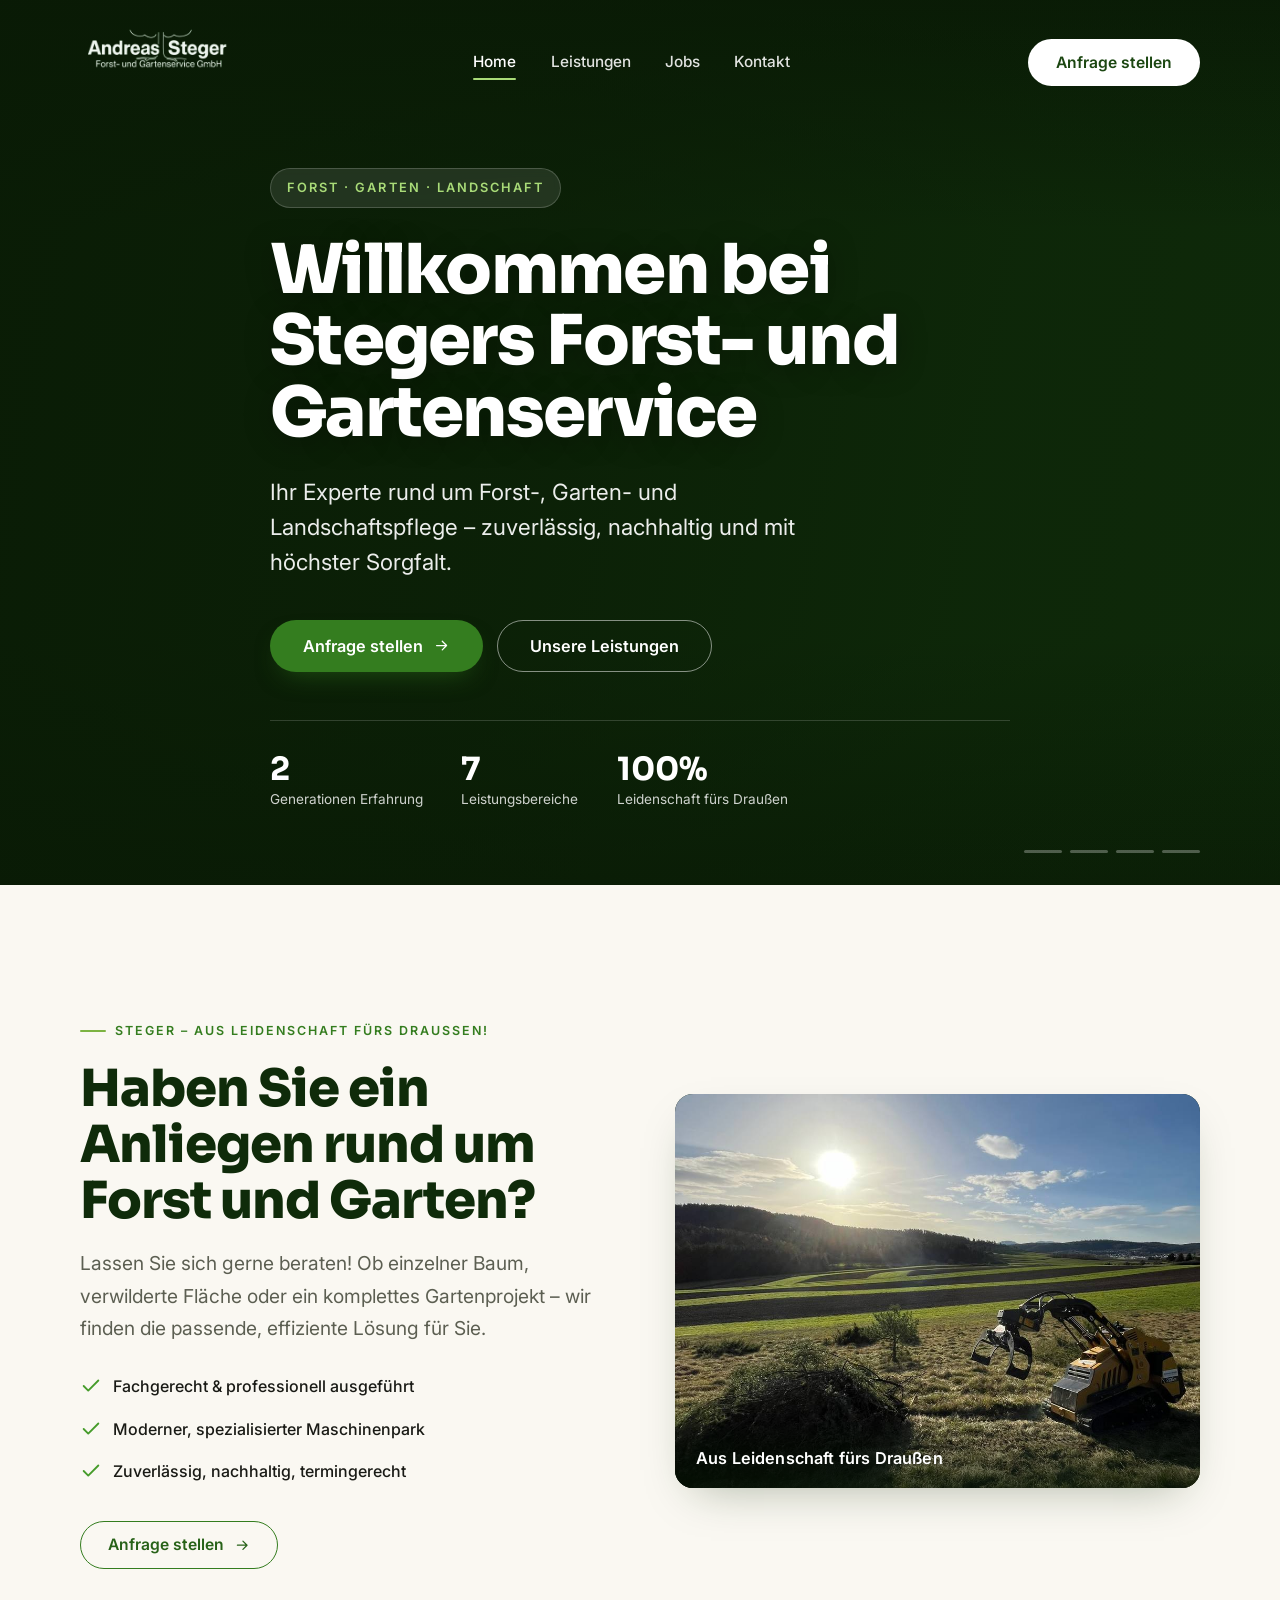
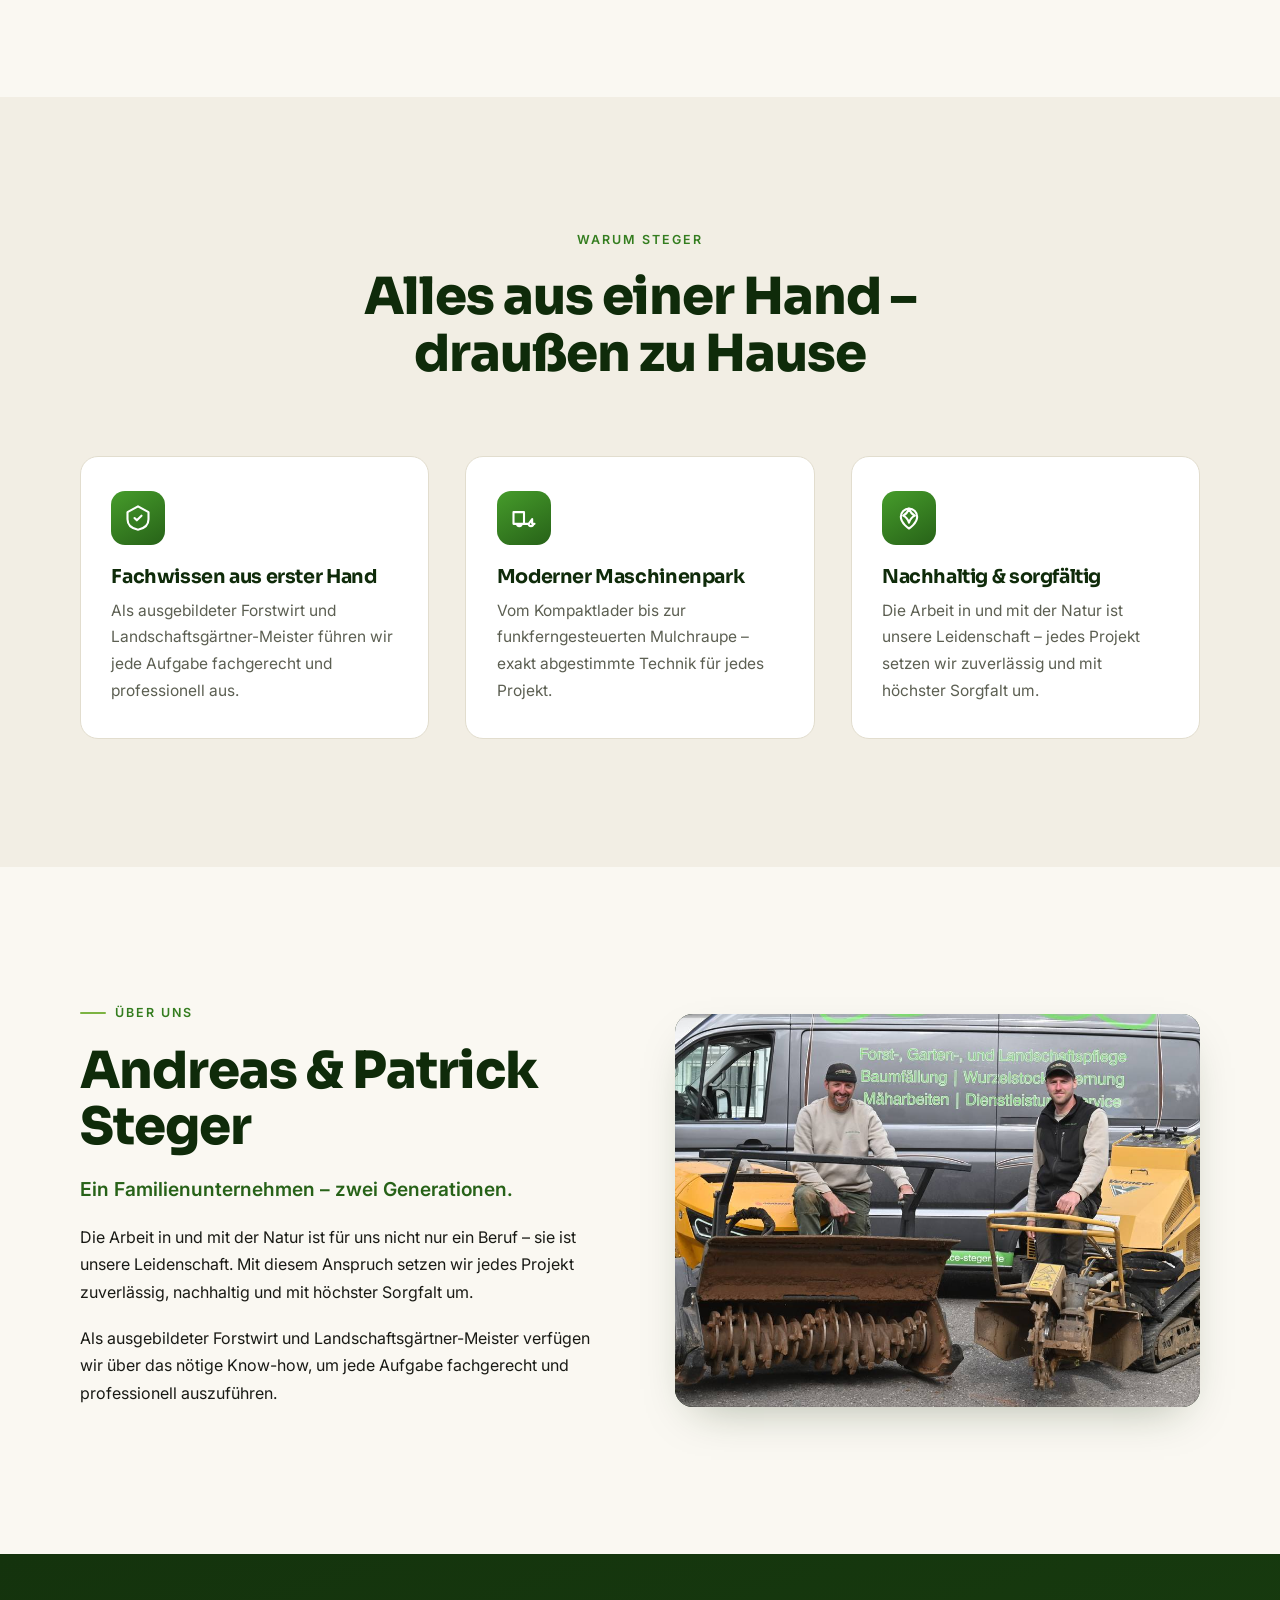
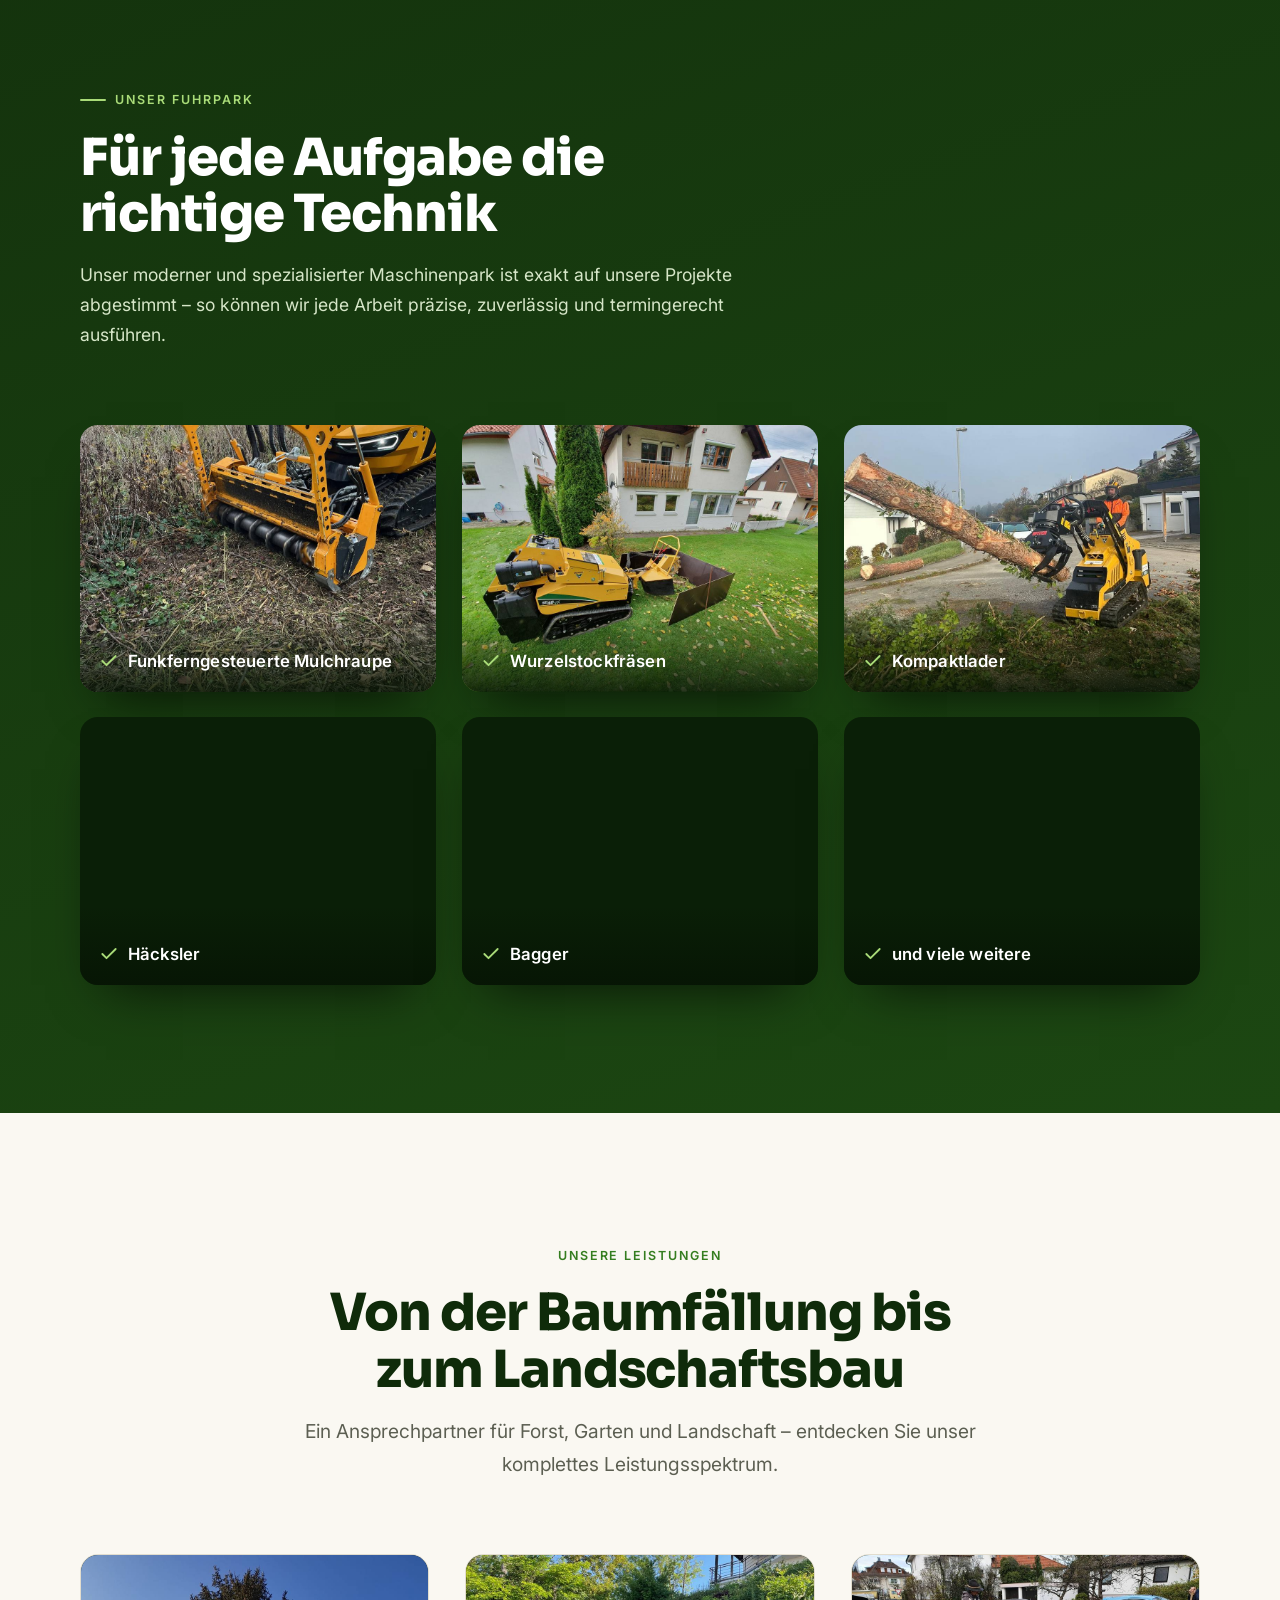
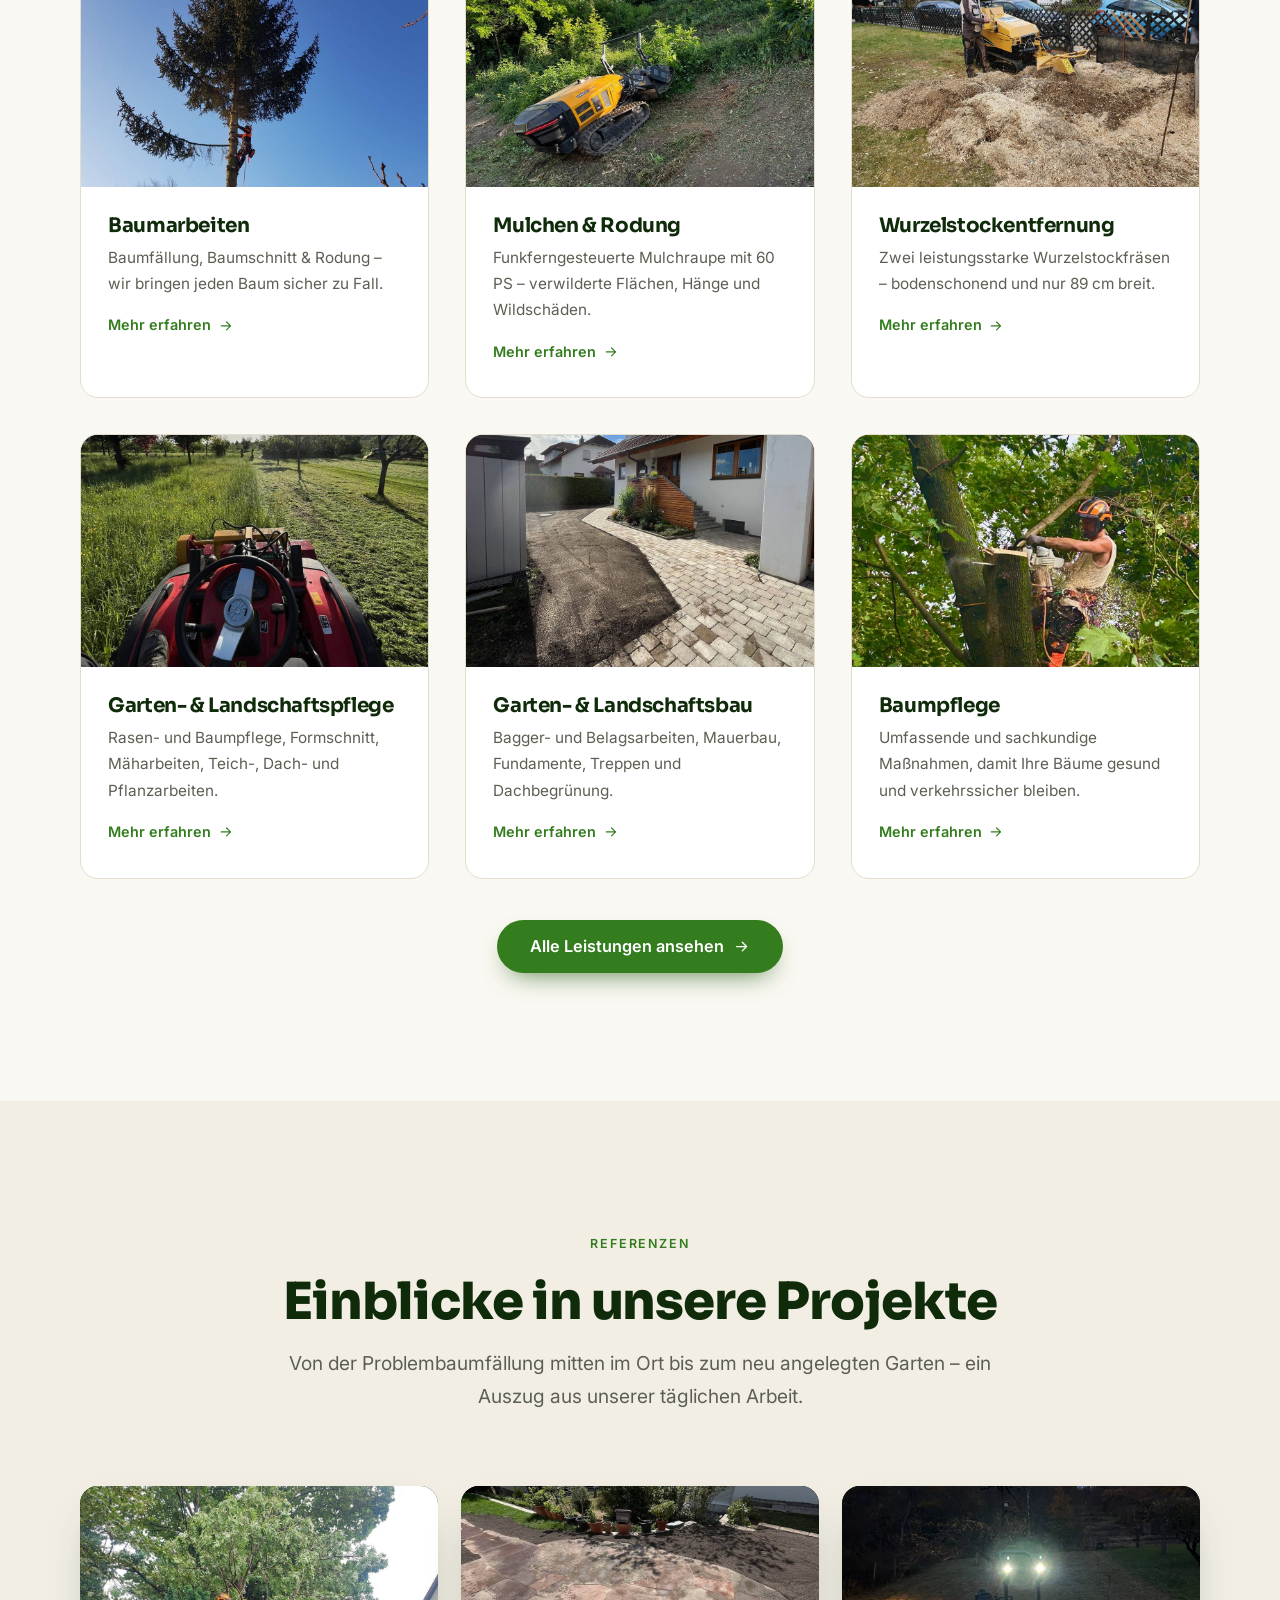
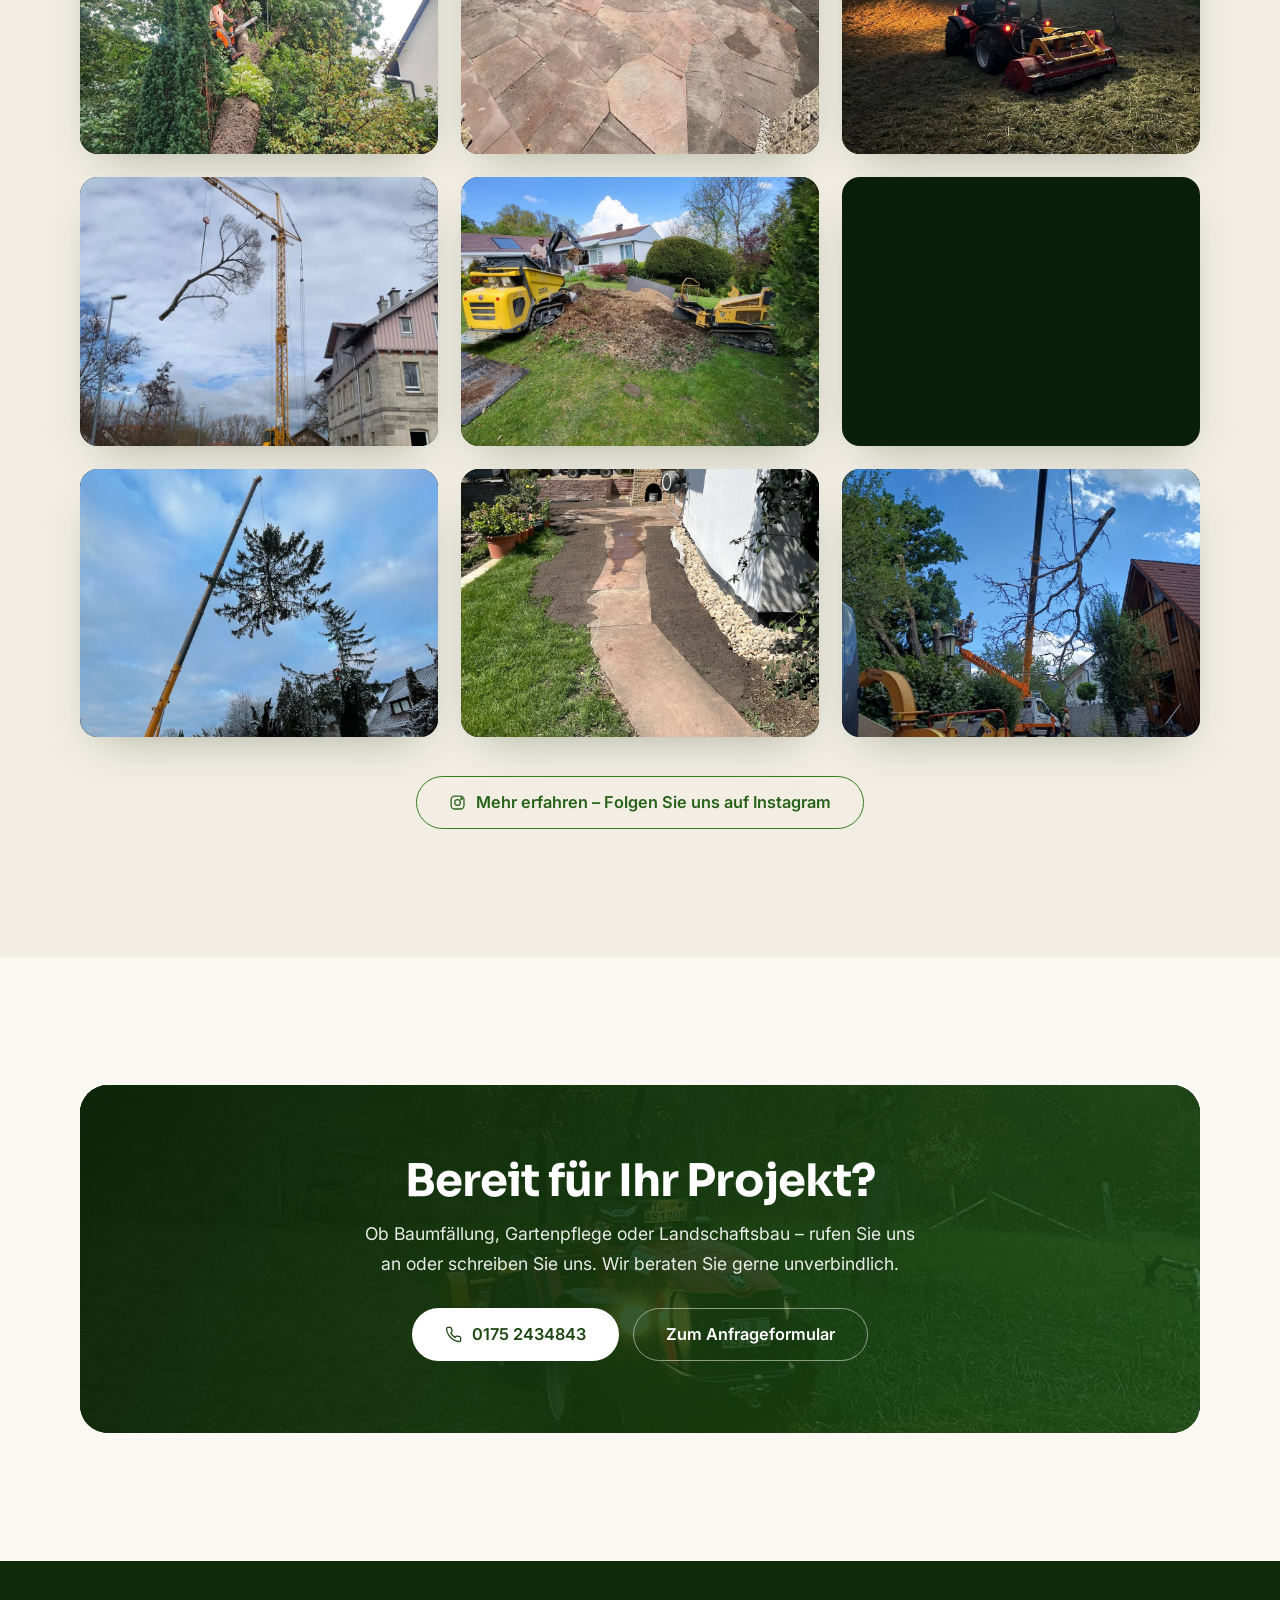
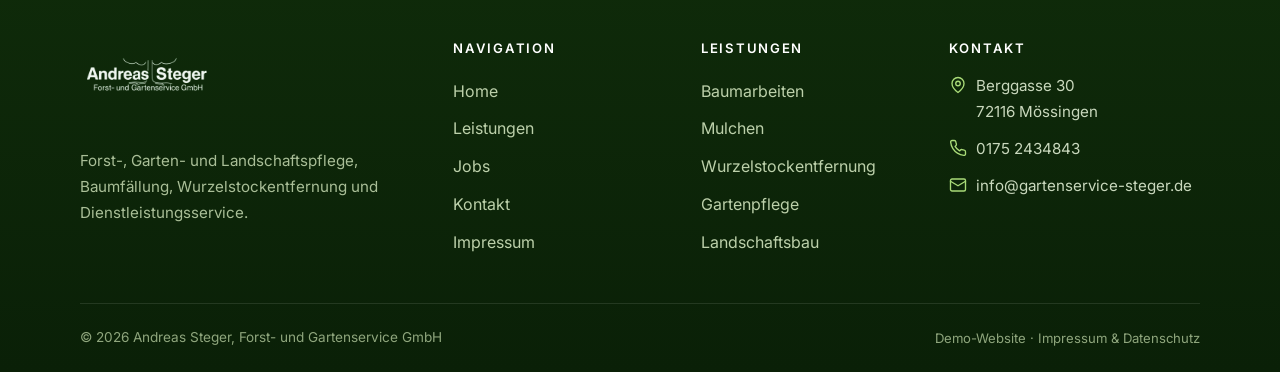
==== commit 09335a95: "Replace Hubsteigerfällung, Baumpflege and home Mulchen photos with new client images Co-Authored-By:" ====
--- a/index.html
+++ b/index.html
@@ -171,7 +171,7 @@
         </div>
       </a>
       <a class="scard" href="leistungen.html#mulchen" data-reveal>
-        <figure class="media media--photo ratio-3x2"><img class="media__img" src="assets/img/photos/home-mulchen.jpg" alt="Mulcharbeiten auf einer verwilderten Wiese" loading="lazy" decoding="async"></figure>
+        <figure class="media media--photo ratio-3x2"><img class="media__img" src="assets/img/photos/home-mulchen-hang.jpg" alt="Ferngesteuerte Mulchraupe beim Mulchen eines steilen Hangs" loading="lazy" decoding="async"></figure>
         <div class="scard__body">
           <h3>Mulchen &amp; Rodung</h3>
           <p>Funkferngesteuerte Mulchraupe mit 60 PS – verwilderte Flächen, Hänge und Wildschäden.</p>
